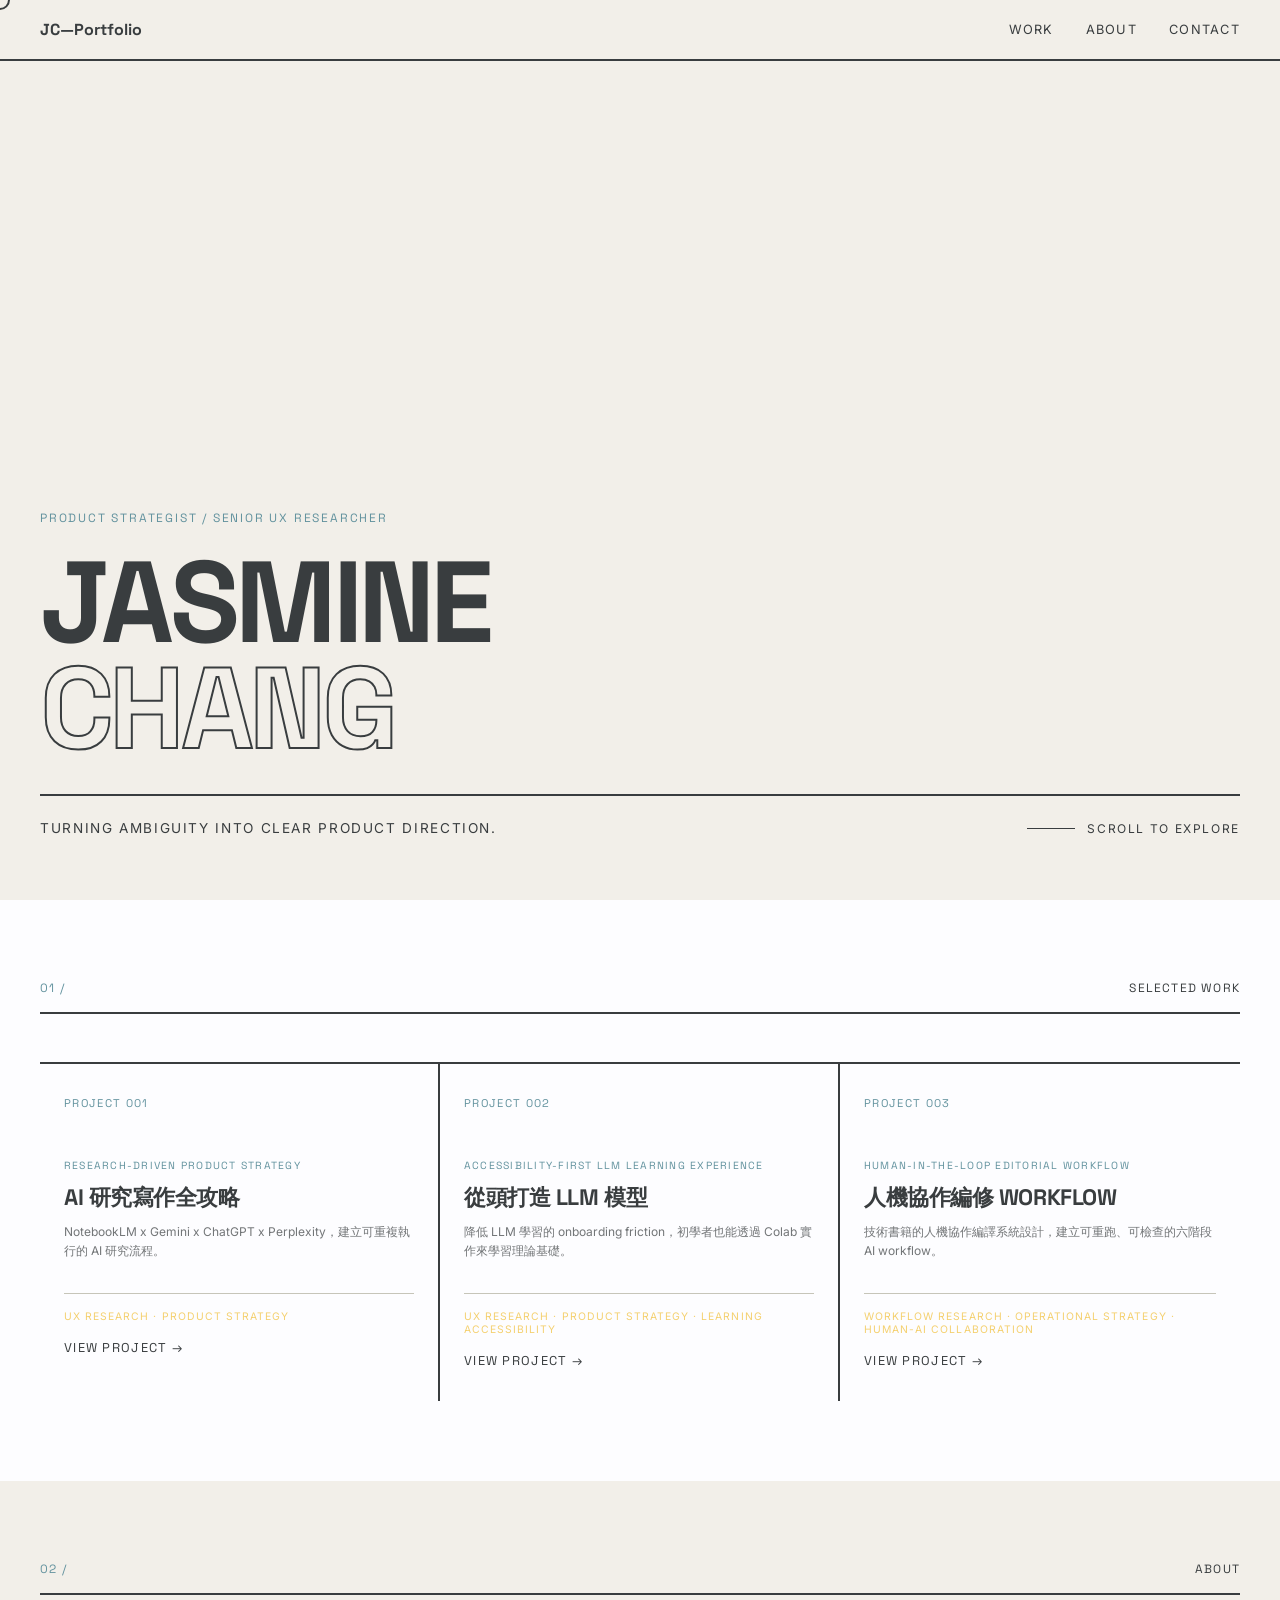
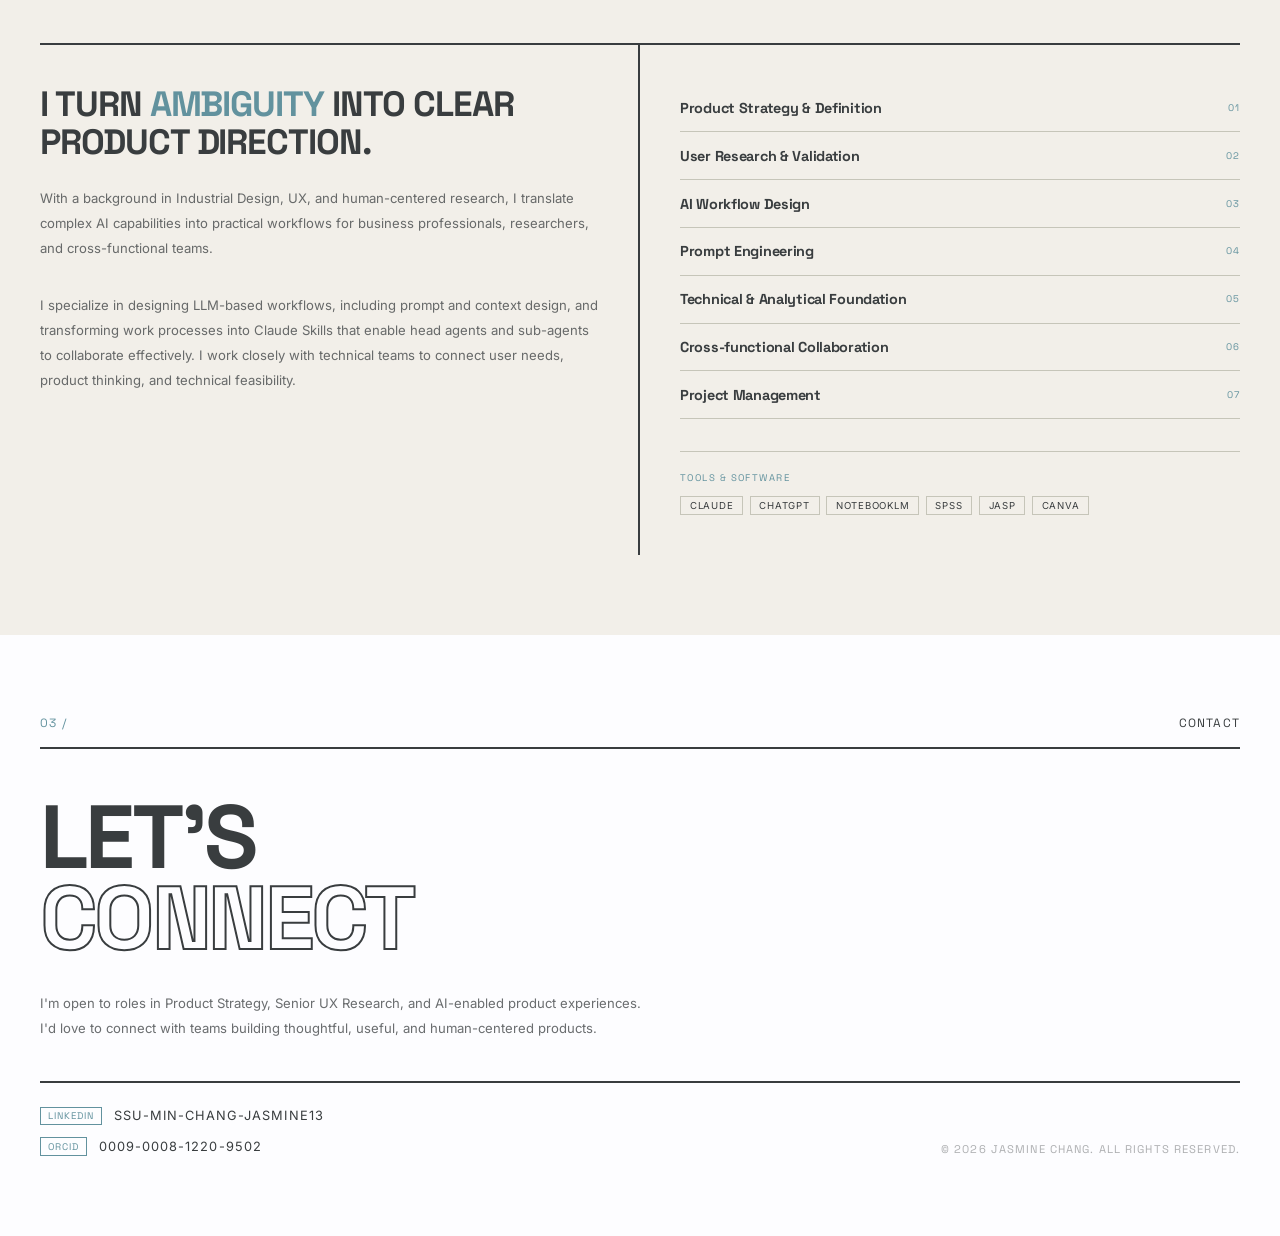
==== index.html @ cd1130ad "Update index.html" ====
<!DOCTYPE html>
<html lang="en">
<head>
<meta charset="UTF-8"/>
<meta name="viewport" content="width=device-width, initial-scale=1.0"/>
<title>Jasmine Chang</title>
<style>
@import url('https://fonts.googleapis.com/css2?family=Space+Grotesk:wght@400;700;900&family=Inter:wght@400;500&display=swap');
*{margin:0;padding:0;box-sizing:border-box;}
:root{
  --black:#393D3F;--white:#FDFDFF;--warm:#F2EFE9;
  --accent:#62929E;--accent2:#546A7B;--orange:#F4D06F;
  --divider:#C6C5B9;--border:2px solid #393D3F;
  --display:'Space Grotesk',sans-serif;--body:'Inter',sans-serif;
}
body{background:var(--warm);color:var(--black);font-family:var(--body);cursor:none;overflow-x:hidden;}
#cursor{position:fixed;width:20px;height:20px;border:2px solid var(--black);border-radius:50%;pointer-events:none;transform:translate(-50%,-50%);transition:width .15s,height .15s,background .15s;z-index:9999;}
#cursor.hover{width:40px;height:40px;background:var(--accent);border-color:var(--accent);opacity:.5;}
nav{position:fixed;top:0;left:0;right:0;padding:1.2rem 2.5rem;display:flex;justify-content:space-between;align-items:center;border-bottom:var(--border);background:var(--warm);z-index:100;}
.nav-logo{font-family:var(--display);font-size:1rem;font-weight:700;}
.nav-links{display:flex;gap:2rem;}
.nav-links a{font-family:var(--body);font-size:.8rem;text-decoration:none;color:var(--black);text-transform:uppercase;letter-spacing:.1em;cursor:none;}
.nav-links a:hover{color:var(--accent);}
section{padding:0 2.5rem;}
#hero{min-height:100vh;display:flex;flex-direction:column;justify-content:flex-end;padding-bottom:4rem;background:var(--warm);}
.hero-tag{font-family:var(--display);font-size:.75rem;text-transform:uppercase;letter-spacing:.15em;color:var(--accent);margin-bottom:1.5rem;margin-top:6rem;}
.hero-title{font-family:var(--display);font-size:clamp(3.5rem,9vw,9rem);line-height:.92;font-weight:900;letter-spacing:-.04em;text-transform:uppercase;margin-bottom:2rem;}
.hero-title span{display:block;}
.hero-title .outline{-webkit-text-stroke:2px var(--black);color:transparent;}
.hero-sub{font-family:var(--body);font-size:.85rem;text-transform:uppercase;letter-spacing:.12em;border-top:var(--border);padding-top:1.5rem;display:flex;justify-content:space-between;align-items:center;}
.scroll-line{width:3rem;height:1px;background:var(--black);}
.hero-scroll{display:flex;align-items:center;gap:.75rem;font-size:.75rem;}
#work{padding-top:5rem;padding-bottom:5rem;background:var(--white);}
.section-header{display:flex;justify-content:space-between;align-items:baseline;margin-bottom:3rem;padding-bottom:1rem;border-bottom:var(--border);}
.section-num{font-family:var(--display);font-size:.75rem;color:var(--accent);text-transform:uppercase;letter-spacing:.1em;}
.section-title-label{font-family:var(--display);font-size:.75rem;text-transform:uppercase;letter-spacing:.1em;}
.projects-grid{display:grid;grid-template-columns:1fr 1fr 1fr;border-top:var(--border);}
.project-card{border-right:var(--border);padding:2rem 1.5rem;cursor:none;position:relative;overflow:hidden;background:var(--white);}
.project-card:last-child{border-right:none;}
.project-card::before{content:'';position:absolute;inset:0;background:var(--accent2);transform:translateY(100%);transition:transform .35s cubic-bezier(.77,0,.18,1);z-index:0;}
.project-card:hover::before{transform:translateY(0);}
.project-card:hover .proj-name,
.project-card:hover .proj-capability,
.project-card:hover .proj-desc{
  color:var(--white);
}  
.project-card:hover .proj-num{color:rgba(255,255,255,.6);}
.project-card:hover .proj-border{border-color:rgba(255,255,255,.3);}
.project-card:hover .proj-arrow{color:var(--white);}
.proj-num{font-family:var(--display);font-size:.7rem;letter-spacing:.12em;text-transform:uppercase;color:var(--accent);position:relative;z-index:1;margin-bottom:3rem;transition:color .2s;}
.proj-name{font-family:var(--display);font-size:1.4rem;font-weight:900;text-transform:uppercase;letter-spacing:-.02em;line-height:1.1;position:relative;z-index:1;margin-bottom:.75rem;transition:color .2s;}
.proj-capability{
  font-family:var(--display);
  font-size:.65rem;
  text-transform:uppercase;
  letter-spacing:.12em;
  color:var(--accent);
  position:relative;
  z-index:1;
  margin-bottom:.75rem;
  line-height:1.5;
  transition:color .2s;
}
.proj-desc{font-size:.75rem;line-height:1.6;position:relative;z-index:1;margin-bottom:2rem;opacity:.7;transition:color .2s;}
.proj-border{border-top:1px solid var(--divider);padding-top:1rem;position:relative;z-index:1;transition:border-color .2s;}
.proj-tags{
  font-size:.65rem;
  text-transform:uppercase;
  letter-spacing:.1em;
  margin-bottom:1rem;
  color:var(--orange);
  opacity:1;
}
.proj-arrow{font-family:var(--display);font-size:.8rem;text-transform:uppercase;letter-spacing:.1em;cursor:none;transition:color .2s;}
.modal-overlay{position:fixed;inset:0;background:rgba(57,61,63,.8);z-index:200;display:flex;align-items:center;justify-content:center;opacity:0;pointer-events:none;transition:opacity .3s;}
.modal-overlay.active{opacity:1;pointer-events:all;}
.modal{background:var(--white);border:var(--border);width:min(720px,92vw);max-height:85vh;overflow-y:auto;transform:translateY(20px);transition:transform .3s;}
.modal-overlay.active .modal{transform:translateY(0);}
.modal-topbar{padding:1.2rem 1.5rem;border-bottom:var(--border);display:flex;justify-content:space-between;align-items:center;position:sticky;top:0;background:var(--white);z-index:10;}
.modal-proj-num{font-family:var(--display);font-size:.65rem;text-transform:uppercase;letter-spacing:.15em;color:var(--accent);}
.modal-close{font-size:.7rem;cursor:none;background:none;font-family:var(--display);color:var(--black);padding:.3rem .7rem;border:1px solid var(--black);text-transform:uppercase;letter-spacing:.08em;}
.modal-close:hover{background:var(--black);color:var(--white);}
.modal-hero{padding:2rem 1.5rem;border-bottom:1px solid var(--divider);}
.modal-name{font-family:var(--display);font-size:clamp(1.6rem,4vw,2.8rem);font-weight:900;text-transform:uppercase;letter-spacing:-.04em;line-height:.95;margin-bottom:1rem;}
.modal-subtitle{font-size:.78rem;opacity:.6;line-height:1.6;}
.m-tag{font-family:var(--body);font-size:.6rem;text-transform:uppercase;letter-spacing:.1em;padding:.25rem .6rem;border:1px solid var(--black);}
.m-tag.hi{background:var(--accent2);border-color:var(--accent2);color:var(--white);}
.tldr-block{margin:1.5rem 1.5rem .75rem;border:var(--border);background:var(--accent2);color:var(--white);padding:1.5rem;}
.tldr-label{font-family:var(--display);font-size:.6rem;text-transform:uppercase;letter-spacing:.15em;color:var(--orange);margin-bottom:1rem;}
.tldr-grid{display:grid;grid-template-columns:1fr 1fr;gap:1rem;}
.tldr-key{font-family:var(--display);font-size:.6rem;text-transform:uppercase;letter-spacing:.1em;opacity:.5;margin-bottom:.3rem;}
.tldr-val{font-family:var(--body);font-size:.78rem;line-height:1.6;}
.tldr-val.accent{color:var(--orange);}
.flow-block{margin:0 1.5rem 1.5rem;border:var(--border);padding:1.5rem;}
.flow-label{font-family:var(--display);font-size:.6rem;text-transform:uppercase;letter-spacing:.15em;color:var(--accent);margin-bottom:1.25rem;}
.flow-steps{display:flex;flex-direction:column;align-items:stretch;}
.flow-step{border:1px solid var(--divider);padding:.85rem 1.25rem;display:flex;align-items:baseline;gap:1rem;background:var(--warm);}
.flow-step-tag{font-family:var(--display);font-size:.6rem;text-transform:uppercase;letter-spacing:.12em;color:var(--white);background:var(--accent2);padding:.2rem .55rem;white-space:nowrap;flex-shrink:0;}
.flow-step-body{font-family:var(--body);font-size:.78rem;line-height:1.6;color:var(--black);}
.flow-arrow{text-align:center;font-size:1rem;color:var(--accent);padding:.3rem 0;line-height:1;}
.modal-sections{padding:0 1.5rem 2rem;}
.m-section{border-top:1px solid var(--divider);padding:1.5rem 0;}
.m-section:first-child{border-top:none;padding-top:.5rem;}
.m-sec-label{font-family:var(--display);font-size:.6rem;text-transform:uppercase;letter-spacing:.15em;color:var(--accent);margin-bottom:.5rem;}
.m-sec-title{font-family:var(--display);font-size:1rem;font-weight:900;text-transform:uppercase;letter-spacing:-.02em;margin-bottom:.75rem;}
.m-body{font-size:.78rem;line-height:1.85;opacity:.75;}
.m-chips{display:flex;flex-wrap:wrap;gap:.4rem;margin-top:.5rem;}
.m-chip{font-size:.6rem;text-transform:uppercase;letter-spacing:.08em;padding:.2rem .55rem;border:1px solid var(--divider);}
.m-bullet-list{list-style:none;margin-top:.75rem;}
.m-bullet-list li{font-size:.78rem;line-height:1.7;padding:.5rem 0;border-bottom:1px solid rgba(57,61,63,.08);display:flex;gap:.75rem;}
.m-bullet-list li::before{content:"—";color:var(--accent);flex-shrink:0;}
.bullet-text{font-size:.78rem;line-height:1.7;margin-bottom:.3rem;}
.outcome-big{font-family:var(--display);font-size:2rem;font-weight:900;color:var(--accent);letter-spacing:-.04em;margin:.5rem 0 .25rem;}
.outcome-sub{font-family:var(--display);font-size:.72rem;opacity:.6;text-transform:uppercase;letter-spacing:.1em;}
#about{padding-top:5rem;padding-bottom:5rem;background:var(--warm);}
.about-grid{display:grid;grid-template-columns:1fr 1fr;border-top:var(--border);}
.about-left{padding:2.5rem 2.5rem 2.5rem 0;border-right:var(--border);}
.about-right{padding:2.5rem 0 2.5rem 2.5rem;}
.about-big{font-family:var(--display);font-size:clamp(1.4rem,3vw,2.2rem);font-weight:900;text-transform:uppercase;line-height:1.1;letter-spacing:-.03em;margin-bottom:1.5rem;}
.about-big .accent{color:var(--accent);}
.about-body{font-size:.82rem;line-height:1.9;opacity:.75;}
  .about-body-spaced{margin-top:2rem;}
.skills-list{list-style:none;}
.skills-list li{padding:.9rem 0;border-bottom:1px solid var(--divider);display:flex;justify-content:space-between;align-items:center;}
.skill-name{font-family:var(--display);font-size:.9rem;font-weight:900;letter-spacing:-.02em;}
.skill-num{font-family:var(--display);font-size:.6rem;color:var(--accent);letter-spacing:.1em;}
#contact{padding-top:5rem;padding-bottom:5rem;background:var(--white);}
.contact-big{font-family:var(--display);font-size:clamp(2.5rem,7vw,7rem);font-weight:900;text-transform:uppercase;line-height:.9;letter-spacing:-.04em;margin-bottom:2rem;}
.contact-big .outline{-webkit-text-stroke:2px var(--black);color:transparent;}
.contact-row{display:flex;justify-content:space-between;align-items:flex-end;border-top:var(--border);padding-top:1.5rem;}
.contact-link{color:var(--black);text-decoration:none;font-size:.8rem;text-transform:uppercase;letter-spacing:.08em;cursor:none;display:flex;align-items:center;gap:.75rem;}
.contact-link:hover{color:var(--accent);}
.contact-badge{font-size:.6rem;color:var(--accent);border:1px solid var(--accent);padding:.15rem .45rem;letter-spacing:.1em;font-family:var(--display);}
.contact-copy{font-size:.7rem;text-transform:uppercase;letter-spacing:.1em;opacity:.4;font-family:var(--display);}
.reveal{opacity:0;transform:translateY(30px);transition:opacity .6s,transform .6s;}
.reveal.visible{opacity:1;transform:none;}

@media (max-width: 768px) {
  body {
    cursor: auto;
  }

  #cursor {
    display: none;
  }

  .projects-grid {
    grid-template-columns: 1fr;
  }

  .project-card {
    border-right: none;
    border-bottom: var(--border);
    cursor: pointer;
  }

  .project-card:last-child {
    border-bottom: none;
  }

  .about-grid {
    grid-template-columns: 1fr;
  }

  .about-left {
    border-right: none;
    border-bottom: var(--border);
    padding-right: 0;
  }

  .about-right {
    padding-left: 0;
  }

  .contact-row {
    flex-direction: column;
    align-items: flex-start;
    gap: 2rem;
  }

  .contact-link {
    cursor: pointer;
  }

  /* Project modal mobile fix */
  .modal-overlay {
    align-items: center;
    padding: 1rem;
  }

  .modal {
    width: 100%;
    max-width: 100%;
    max-height: 82vh;
    overflow-y: auto;
    -webkit-overflow-scrolling: touch;
  }

  .modal-topbar {
    position: sticky;
    top: 0;
    z-index: 20;
    padding: 1rem;
  }

  .modal-close {
    cursor: pointer;
    font-size: .72rem;
    padding: .5rem .75rem;
  }

  .modal-hero {
    padding: 1.4rem 1rem;
  }

  .modal-name {
    font-size: 1.65rem;
    line-height: 1.05;
  }

  .tldr-block {
    margin: 1rem;
    padding: 1rem;
  }

  .tldr-grid {
    grid-template-columns: 1fr;
  }

  .flow-block {
    margin: 0 1rem 1rem;
    padding: 1rem;
  }

  .flow-step {
    flex-direction: column;
    align-items: flex-start;
    gap: .45rem;
  }

  .modal-sections {
    padding: 0 1rem 1.5rem;
  }

  .modal [style*="grid-template-columns:1fr 1fr"],
  .modal [style*="grid-template-columns:1fr 1fr 1fr"],
  .modal [style*="grid-template-columns: 1fr 1fr"],
  .modal [style*="grid-template-columns: 1fr 1fr 1fr"] {
    grid-template-columns: 1fr !important;
  }

  /* Mobile hero spacing */
  #hero {
    min-height: 82vh;
    min-height: 82svh;
    padding-top: 6rem;
    padding-bottom: 3rem;
    justify-content: center;
  }
  .hero-tag {
    margin-top: 0;
    margin-bottom: 1.2rem;
    font-size: .68rem;
    line-height: 1.5;
  }
  .hero-title {
    font-size: clamp(3.2rem, 18vw, 5rem);
    line-height: .95;
    margin-bottom: 1.6rem;
  }
  .hero-sub {
    display: block;
    font-size: .72rem;
    line-height: 1.6;
  }
  .hero-scroll {
    margin-top: 1rem;
  }
  
  /* Mobile scroll-active project card */
  .project-card.mobile-active::before {
    transform: translateY(0);
  }
  .project-card.mobile-active .proj-name,
  .project-card.mobile-active .proj-capability,
  .project-card.mobile-active .proj-desc {
    color: var(--white);
  }
  .project-card.mobile-active .proj-num {
    color: rgba(255,255,255,.6);
  }
  .project-card.mobile-active .proj-border {
    border-color: rgba(255,255,255,.3);
  }
  .project-card.mobile-active .proj-arrow {
    color: var(--white);
  }
  .project-card.mobile-active .proj-tags {
    color: var(--orange);
  }
}
</style>
  
</head>
<body>
<div id="cursor"></div>
<nav>
  <div class="nav-logo">JC—Portfolio</div>
  <div class="nav-links">
    <a href="#work">Work</a>
    <a href="#about">About</a>
    <a href="#contact">Contact</a>
  </div>
</nav>

<section id="hero">
  <p class="hero-tag">Product Strategist / Senior UX Researcher</p>
  <h1 class="hero-title">
    <span>Jasmine</span>
    <span class="outline">Chang</span>
  </h1>
  <div class="hero-sub">
    <span>Turning ambiguity into clear product direction.</span>
    <div class="hero-scroll"><div class="scroll-line"></div><span>Scroll to explore</span></div>
  </div>
</section>

<section id="work">
  <div class="section-header">
    <span class="section-num">01 /</span>
    <span class="section-title-label">Selected Work</span>
  </div>
  <div class="projects-grid">
    <div class="project-card reveal" onclick="openModal(0)">
      <div class="proj-num">Project 001</div>
      <div class="proj-capability">Research-Driven Product Strategy</div>
      <div class="proj-name">AI 研究寫作全攻略</div>
      <div class="proj-desc">NotebookLM x Gemini x ChatGPT x Perplexity，建立可重複執行的 AI 研究流程。</div>
      <div class="proj-border">
        <div class="proj-tags">UX Research · Product Strategy</div>
        <div class="proj-arrow">View Project →</div>
      </div>
    </div>
    <div class="project-card reveal" onclick="openModal(1)">
      <div class="proj-num">Project 002</div>
      <div class="proj-capability">Accessibility-First LLM Learning Experience</div>
      <div class="proj-name">從頭打造 LLM 模型</div>
      <div class="proj-desc">降低 LLM 學習的 onboarding friction，初學者也能透過 Colab 實作來學習理論基礎。</div>
      <div class="proj-border">
        <div class="proj-tags">UX Research · Product Strategy · Learning Accessibility</div>
        <div class="proj-arrow">View Project →</div>
      </div>
    </div>
    <div class="project-card reveal" onclick="openModal(2)">
      <div class="proj-num">Project 003</div>
      <div class="proj-capability">Human-in-the-loop Editorial Workflow</div>
      <div class="proj-name">人機協作編修 workflow</div>
      <div class="proj-desc">技術書籍的人機協作編譯系統設計，建立可重跑、可檢查的六階段 AI workflow。</div>
      <div class="proj-border">
        <div class="proj-tags">Workflow Research · Operational Strategy · Human-AI Collaboration</div>
        <div class="proj-arrow">View Project →</div>
      </div>
    </div>
  </div>
</section>

<section id="about">
  <div class="section-header">
    <span class="section-num">02 /</span>
    <span class="section-title-label">About</span>
  </div>
  <div class="about-grid">
    <div class="about-left reveal">
      <div class="about-big">I turn <span class="accent">ambiguity</span> into clear product direction.</div>
      <p class="about-body">With a background in Industrial Design, UX, and human-centered research, I translate complex AI capabilities into practical workflows for business professionals, researchers, and cross-functional teams.</p>
      <p class="about-body about-body-spaced">I specialize in designing LLM-based workflows, including prompt and context design, and transforming work processes into Claude Skills that enable head agents and sub-agents to collaborate effectively. I work closely with technical teams to connect user needs, product thinking, and technical feasibility.</p>
    </div>
    <div class="about-right reveal">
      <ul class="skills-list">
        <li><span class="skill-name">Product Strategy &amp; Definition</span><span class="skill-num">01</span></li>
        <li><span class="skill-name">User Research &amp; Validation</span><span class="skill-num">02</span></li>
        <li><span class="skill-name">AI Workflow Design</span><span class="skill-num">03</span></li>
        <li><span class="skill-name">Prompt Engineering</span><span class="skill-num">04</span></li>
        <li><span class="skill-name">Technical &amp; Analytical Foundation</span><span class="skill-num">05</span></li>
        <li><span class="skill-name">Cross-functional Collaboration</span><span class="skill-num">06</span></li>
        <li><span class="skill-name">Project Management</span><span class="skill-num">07</span></li>
      </ul>
      <div style="margin-top:2rem;padding-top:1.25rem;border-top:1px solid var(--divider);">
        <div style="font-family:var(--display);font-size:.6rem;text-transform:uppercase;letter-spacing:.15em;color:var(--accent);margin-bottom:.75rem;">Tools &amp; Software</div>
        <div style="display:flex;flex-wrap:wrap;gap:.4rem;">
          <span class="m-chip">Claude</span><span class="m-chip">ChatGPT</span><span class="m-chip">NotebookLM</span><span class="m-chip">SPSS</span><span class="m-chip">JASP</span><span class="m-chip">Canva</span>
        </div>
      </div>
    </div>
  </div>
</section>

<section id="contact">
  <div class="section-header">
    <span class="section-num">03 /</span>
    <span class="section-title-label">Contact</span>
  </div>
  <div class="contact-big reveal"><div>Let's</div><div class="outline">Connect</div></div>
  <div class="reveal" style="margin-bottom:2.5rem;">
    <p style="font-size:.82rem;line-height:1.9;opacity:.75;word-break:keep-all;">I'm open to roles in Product Strategy, Senior UX Research, and AI-enabled product experiences.</p>
    <p style="font-size:.82rem;line-height:1.9;opacity:.75;word-break:keep-all;">I'd love to connect with teams building thoughtful, useful, and human-centered products.</p>
  </div>
  <div class="contact-row reveal">
    <div style="display:flex;flex-direction:column;gap:.75rem;">
      <a href="https://www.linkedin.com/in/ssu-min-chang-jasmine13" target="_blank" rel="noopener noreferrer" class="contact-link"><span class="contact-badge">LinkedIn</span>ssu-min-chang-jasmine13</a>
      <a href="https://orcid.org/0009-0008-1220-9502" target="_blank" rel="noopener noreferrer" class="contact-link"><span class="contact-badge">ORCID</span>0009-0008-1220-9502</a>
    </div>
    <div class="contact-copy">© 2026 Jasmine Chang. All rights reserved.</div>
  </div>
</section>

<div class="modal-overlay" id="modal" onclick="handleOverlayClick(event)">
  <div class="modal" id="modal-box"></div>
</div>

<script>
var cur = document.getElementById('cursor');

// ─── DATA ───────────────────────────────────────────────
var P1 = {
  num:"Project 001", name:"AI 研究寫作全攻略",
  subtitle:"NotebookLM x Gemini x ChatGPT x Perplexity",
  tagGroups:[
    {label:"Research & Strategy", items:["UX Research","Product Strategy"], hi:true},
    {label:"Experience & Execution", items:["AI Workflow Design","Information Architecture","Learning Experience Design","Cross-functional Collaboration"], hi:false}
  ],
  tldr:[
    {key:"問題", val:"AI 工具快速普及，但在「研究寫作」情境中缺乏穩定的應用方法"},
    {key:"方法", val:"探索型研究：情境觀察 + 使用者訪談 + 市場調查"},
    {key:"關鍵洞察", val:"使用者不缺 AI 工具，而是缺「可重複執行的研究流程」", accent:true},
    {key:"成果", val:"產品上市 20 天即達成年度毛利目標 100%", accent:true}
  ],
  flowSteps:[
    {tag:"Research", body:"情境觀察 + 使用者訪談 + 市場調查"},
    {tag:"Key Insight", body:"使用者缺乏「可運用 AI、重複執行的研究 workflow」"},
    {tag:"Workflow Strategy", body:"AI Research Workflow + Responsible AI 設計"},
    {tag:"Outcome", body:"20 天達成年度目標、開拓新受眾"}
  ],
  sections:[
    {label:"Context & Challenge", title:"市場缺口與內部挑戰",
      body:"隨著生成式 AI 工具快速普及，使用者已能取得強大的內容生成能力，但在「研究寫作」這類高知識密集的任務中，仍難以轉化為可支持研究流程的實際方法，造成成效不佳。",
      chips:["#以工具及功能導向為主","#缺乏跨工具整合的應用情境","#缺少結構化研究流程","#公司未曾經營的新受眾"]},
    {label:"Research Goals", title:"研究目標",
      bullets:["了解使用者如何在研究情境中使用 AI 工具","找出研究流程中的關鍵阻礙與斷點","評估是否存在可被產品化的 AI 輔助研究流程"]},
    {label:"Research Approach", title:"探索型研究策略",
      body:"在資源有限且問題高度不確定的情況下，採用輕量但多來源的探索型研究策略。",
      bullets:["情境觀察：參與 AI 相關講座，觀察現場 Q&A；長期接觸研究所學生（超過 10 年），累積觀察超過 60 位研究生的實際研究行為","使用者訪談：訪談日間部、在職研究生的 AI 工具使用行為，共計 10 位","市場調查：台灣尚無 AI 輔助研究相關出版品；專案提案時中國市場僅約 2 本相關書籍"]},
    {label:"User Problem Space", title:"三大核心痛點",
      bulletTags:[
        {text:"研究啟動困難：使用者缺乏「問題定義能力」，而 AI 無法直接解決此問題。", tags:["#對研究命題感到迷茫","#不理解研究假設與變項設計","#無法將興趣範圍轉化為研究問題"]},
        {text:"知識理解與轉化困難：能取得資訊，但缺乏「理解→轉化→應用」的串接機制。", tags:["#難以閱讀與理解學術論文","#無法將論文內容轉化為自身研究","#不知道如何選擇研究方法與統計方法"]},
        {text:"研究流程與工具整合缺失：缺乏「可執行的 AI 研究工作流」與使用規範。", tags:["#不清楚哪些 AI 工具適合什麼階段","#缺乏串接 AI 工具的方法","#缺乏完整研究流程的指引","#不了解使用 AI 所延伸的學術倫理問題"]}
      ]},
    {label:"Key Insight", title:"關鍵洞察",
      bulletTags:[
        {text:"機會：使用者缺乏「AI 工具輔助下，可重複執行的研究流程」", tags:[]},
        {text:"風險：引發學術倫理問題，像是 AI 虛構文獻，導致學位被撤銷", tags:[]}
      ]},
    {label:"Strategy Translation", title:"策略轉化",
      positioning:"「AI 輔助研究流程」——以 workflow 為核心的產品設計", divider:true},
    {label:"Design Principles", title:"設計原則",
      principles:[
        {name:"1. Workflow over Tools", sub:"流程優先於工具", tags:["#將研究過程拆解為可執行的步驟","#在各階段引入適合的 AI 工具","#降低使用者自行組合工具的負擔"]},
        {name:"2. Structured Guidance", sub:"結構化決策引導", tags:["#引導使用者定義研究問題與假設","#提供研究方法與統計分析的選擇邏輯","#將 AI 輸出轉化為可用於研究決策的資訊"]},
        {name:"3. Repeatability & Learnability", sub:"可重複性與可學習性", tags:["#建立標準化 workflow 與操作模板","#讓使用者能在不同研究主題中重複應用","#降低對個人經驗與 trial-and-error 的依賴"]},
        {name:"4. Responsible AI Integration", sub:"負責任的 AI 使用整合", tags:["#在流程中加入「結果檢查」步驟","#引導使用者理解 AI 可能產生的錯誤","#提供學術圈對於 AI 輔助與使用者責任的界定現況"]}
      ],
      principleFooter:"上述原則共同支撐一個核心目標：將 AI 從「內容生成工具」，轉化為「支援研究決策與流程推進的系統」"},
    {label:"Strategy Execution", title:"策略落地",
      body:"基於上述設計原則，我將研究洞察轉化為可執行的產品結構與 AI workflow：",
      execution:[
        {name:"1. 建立 AI 輔助研究 Workflow", body:"將研究流程拆解為多個可執行階段，並於不同階段整合適合的 AI 工具與使用方式。", tags:["#研究問題定義","#文獻閱讀與理解","#研究架構建立","#方法論概念釐清","#統計方法選擇","#論文撰寫與修正"]},
        {name:"2. 整合多工具應用情境", body:"設計跨工具 workflow，而非單一工具教學，降低使用者自行摸索工具組合的成本。", tags:["#ChatGPT & Gemini：研究問題探索、內容生成、統計分析","#NotebookLM：文獻整理與摘要、內容驗證","#Perplexity：蒐集文獻資料","#Canva：研究成果視覺化"]},
        {name:"3. 建立可重複使用的操作模板", body:"將 AI 使用方式轉化為結構化方法，協助使用者建立可持續使用的方法，而非一次性技巧。", tags:["#Prompt 模板","#Workflow 與人工檢查架構","#研究流程 SOP"]},
        {name:"4. 導入 Responsible AI 使用機制", body:"為降低 AI 使用風險，在 workflow 中加入驗證與提醒機制，避免使用者直接依賴 AI 生成結果。", tags:["#文獻來源驗證","#AI 輸出檢查流程","#學術倫理與引用提醒"]},
        {name:"5. 建立領域合作與產品可信度", body:"透過參與 AI 與研究相關講座，觀察領域專家觀點，進一步篩選並建立潛在合作作者名單，確保產品內容具備研究領域專業性。", tags:["#具備研究領域專業性","#兼顧 AI 應用與學術可信度","#符合目標受眾的實際需求與語言脈絡"]}
      ]}
  ],
  outcome:{custom:true, groups:[
    {label:"使用者層面", items:["降低使用者進入 AI 輔助研究的門檻","協助使用者建立研究流程理解","提升 AI 工具在研究情境中的可操作性"]},
    {label:"產品層面", items:["成功將抽象 AI 能力轉化為具體產品場景","建立公司首個 AI 輔助研究類型產品","驗證 workflow 型內容的市場需求"]},
    {label:"商業成果", items:["上市 20 天即達成年毛利目標 100%","上市初期進入各大通路 Top 3","專案績效超過部門平均值 300%"], highlight:true},
    {label:"組織影響", items:["開拓公司未曾經營的新受眾","建立後續「AI 支援決策」相關產品的參考框架","促進公司以相同架構，展開理財類型專案"]}
  ]}
};

var P2 = {
  num:"Project 002", name:"從頭打造 LLM 模型",
  subtitle:"原書：Build a Large Language Model (From Scratch) by Sebastian Raschka",
  tagGroups:[
    {label:"Research & Strategy", items:["UX Research","Product Strategy","Learning Accessibility"], hi:true},
    {label:"Experience & Execution", items:["Learning Experience Design","Information Architecture","Technical Content Design","Cross-functional Collaboration"], hi:false}
  ],
  tldr:[
    {key:"問題", val:"LLM 技術學習門檻高，許多初學者還沒真正開始理解模型概念，就先卡在環境建置與執行流程。"},
    {key:"方法", val:"從初學者的學習體驗出發，重新調整實作流程、內容編排與程式執行方式，降低學習與實作門檻。"},
    {key:"關鍵洞察", val:"初學者在真正理解模型概念之前，就已經因環境建置與 terminal 操作而中斷學習。", accent:true},
    {key:"成果", val:"產品上市 2 個月即達成年度毛利目標 100%。", accent:true}
  ],
  flowSteps:[
    {tag:"Research", body:"情境觀察 + 程式測試 + 內容分析"},
    {tag:"Key Insight", body:"許多對 LLM 有興趣的學習者，在真正開始之前，就先卡在環境建置與技術門檻"},
    {tag:"Learning Experience Design", body:"Colab 實作版本 + 結構化學習引導"},
    {tag:"Outcome", body:"2 個月達成年度目標、提升初學者實作可能性"}
  ],
  sections:[
    {label:"Context & Challenge", title:"LLM 技術的學習門檻高",
      body:"隨著大型語言模型（LLM）受到廣泛關注，越來越多人開始接觸 AI 與模型開發。然而，對初學者來說，光是環境建置，一直到能夠實際執行，都存在不小門檻。本書內容完整且深入，但對非工程背景的讀者而言，實作過程容易在一開始就中斷。",
      chips:["#本地端環境建置流程複雜","#terminal 操作門檻高","#專有名詞與程式邏輯不易理解","#部分流程對初學者來說跳太快","#學習容易在 setup 階段中斷"]},
    {label:"Research Goals", title:"研究目標",
      bullets:["了解初學者在學習與實作 LLM 過程中的主要阻礙","重新思考技術內容的學習體驗，降低初學者在環境建置、理解流程與實作上的負擔","提升讀者從「開始閱讀」到「完成實作」的可能性"]},
    {label:"Research Approach", title:"參與式觀察法",
      body:"以「初學者如何開始學習 LLM」為核心，結合自身學習經驗、程式測試與內容分析，重新檢視整體學習流程。",
      bullets:["情境觀察：自身作為程式初學者，在建置開發環境與執行流程時，觀察到許多容易學習體驗的中斷點","技術驗證：實際測試與 debug 書中所有程式碼流程，確認初學者可能遇到的錯誤情境與執行問題","內容分析：重新檢視原始教材的章節節奏、步驟跨度與專有名詞密度，找出可能造成認知負荷過高的地方"]},
    {label:"User Problem Space", title:"三大核心痛點",
      bulletTags:[
        {text:"環境建置門檻：很多初學者還沒開始理解模型概念，就已經卡在環境建置與執行流程。", tags:["#本地端環境建置複雜","#terminal 操作陌生","#dependency 與執行流程容易中斷學習"]},
        {text:"技術理解斷點：即使成功執行程式，也不代表能真正理解內容。", tags:["#專有名詞難以理解","#程式碼缺乏脈絡說明","#初學者難以理解程式邏輯與用途"]},
        {text:"認知負荷過高：部分章節對初學者來說步驟跨度過大，還沒理解前面的概念，就已經進到下一段實作。", tags:["#章節節奏偏快","#缺乏中間拆解步驟","#流程理解與實作容易脫節"]}
      ]},
    {label:"Key Insight", title:"關鍵洞察",
      body:"觀察到許多對 LLM 有興趣的初學者，在正式開始之前，就被環境建置與技術門檻擋在門外。若能降低其門檻，原本不具工程背景的讀者，也有機會進入 LLM 學習與實作。"},
    {label:"Strategy Translation", title:"策略轉化",
      positioning:"以降低 onboarding friction 與 cognitive load 為核心的學習體驗設計", divider:true},
    {label:"Design Principles", title:"設計原則",
      principles:[
        {name:"1. Lower the Barrier to Start", sub:"降低入門門檻", tags:["#降低環境建置門檻","#減少因 setup 中斷學習的情況","#讓初學者能更快開始實作"]},
        {name:"2. Learn Through Structured Guidance", sub:"透過結構化引導學習", tags:["#拆解複雜流程與步驟","#補充專有名詞與程式碼脈絡","#降低理解與實作之間的落差"]},
        {name:"3. Accessibility with Practical Awareness", sub:"兼顧易用性與實務限制", tags:["#提供 Colab 可執行版本","#補充本地端執行與安全性說明","#平衡學習便利性與實際使用情境"]}
      ],
      principleFooter:"上述原則共同支撐一個核心目標：讓原本偏工程導向的 LLM 學習內容，能被更多初學者理解、開始實作，並持續完成學習。"},
    {label:"Strategy Execution", title:"策略落地",
      execution:[
        {name:"Colab 實作版本設計", body:"將原本需要透過 terminal 與本地端環境執行的部分流程，重新調整為可在 Google Colab 上運行。重新調整部分程式碼與執行方式，讓讀者能直接在 Colab 上完成實作。同時也補充說明：若有資料安全性或本地模型需求，仍建議於本地端執行。", tags:["#重構執行流程為 Colab 版本","#補充本地端安全性說明"]},
        {name:"技術內容重構", body:"針對初學者較容易卡住的內容，降低讀者在理解與實作之間的落差。", tags:["#補充專有名詞說明","#增加程式碼註解","#拆分部分流程步驟","#調整章節節奏與分段"]}
      ]}
  ],
  outcome:{custom:true, groups:[
    {label:"使用者層面", items:["降低初學者開始實作 LLM 的門檻","讓讀者能更快進入模型實作流程","提升技術內容的可理解性與可操作性"]},
    {label:"商業成果", items:["上市 2 個月即達成年度毛利目標 100%","上市初期進入各大通路 Top 3","專案績效超過部門平均值 250%"], highlight:true}
  ]}
};

var P3 = {
  num:"Project 003", name:"人機協作編修 workflow",
  subtitle:"Python scripts + LLM subagents + Human checkpoints",
  tagGroups:[
    {label:"Research & Strategy", items:["Workflow Research","Operational Strategy","Human-AI Collaboration"], hi:true},
    {label:"Experience & Systems", items:["AI Workflow Design","Editorial Process Design","Cross-functional Collaboration"], hi:false}
  ],
  tldr:[
    {key:"問題", val:"技術翻譯高度依賴人工校對與編輯經驗，流程耗時，且 AI 翻譯容易出現漏譯、誤譯與 AI 腔等問題。"},
    {key:"方法", val:"重新設計 AI 與編輯協作流程，建立可重跑、可檢查、可逐步決策的六階段 workflow。"},
    {key:"關鍵洞察", val:"缺乏一套能兼顧品質、一致性與規模化，同時降低成本的人機協作流程。", accent:true},
    {key:"成果", val:"建立可跨書系複用的 AI-assisted editorial workflow，並透過多章節測試驗證流程可行性。", accent:true}
  ],
  flowSteps:[
    {tag:"Research", body:"編輯流程觀察 + 翻譯問題分析 + AI 行為測試"},
    {tag:"Key Insight", body:"問題不只是翻譯速度，而是缺乏兼顧品質與規模化的工作流"},
    {tag:"Workflow System Design", body:"Python scripts + LLM subagents + Human checkpoints"},
    {tag:"Outcome", body:"建立可規模化的人機協作流程 + 多階段審查機制"}
  ],
  sections:[
    {label:"Context & Challenge", title:"技術翻譯流程的效率與品質衝突",
      body:"技術翻譯書籍的製作流程，除了翻譯本身，還包含大量人工校對、原文比對、術語確認與程式測試。傳統流程大多會搭配專業譯者初步翻譯，並高度依賴編輯個人經驗與英文能力，不同編輯對 AI 的使用方式與工作習慣也不一致，導致專案品質與執行時間差異很大。雖然 LLM 能提升翻譯效率、減少譯者相關成本，但因容易產生 AI 幻覺，導致成果品質控管不易。",
      chips:["#漏譯與誤譯","#AI 過度延伸原文語意","#翻譯腔與 AI 腔","#專有名詞不一致","#章節結構混亂","#缺乏可檢查與可回溯的流程"]},
    {label:"Research Goals", title:"研究目標",
      bullets:["了解技術翻譯流程中最耗時且最容易出錯的環節","重新設計 AI 與編輯之間的協作方式，降低重複性校對成本","建立一套能兼顧品質、一致性與規模化，同時降低成本的人機協作 workflow"]},
    {label:"Research Approach", title:"質性研究與系統工程思維的混合研究策略",
      body:"從實際技術翻譯流程出發，結合工作流觀察、AI 行為測試與編輯經驗分析，重新拆解整體編修流程。",
      bullets:["參與觀察法：觀察技術書編輯在翻譯、校稿、術語確認與程式測試上的實際工作流程與時間消耗","AI 行為測試：測試 LLM 在技術翻譯情境中的輸出穩定性，分析漏譯、誤譯、AI 腔與語意偏移等問題","專家意見調查：調查不同編輯在英文能力、AI 使用習慣與校稿方式上的差異，分析哪些流程可以被規格化","系統分析與流程重組：將原本高度依賴人工經驗的流程拆解為可被 Python、LLM 與人工協作的工作階段"]},
    {label:"User Problem Space", title:"三大核心問題",
      bulletTags:[
        {text:"高度依賴人工經驗：大量時間花費在重複比對與人工校稿。", tags:["#逐段比對原文與譯文","#人工確認專有名詞","#程式碼測試與 debug","#不同編輯流程差異大"]},
        {text:"AI 翻譯不穩定：AI 能提升效率，但缺乏穩定品質。", tags:["#漏譯與誤譯","#AI 過度延伸原文語意","#翻譯腔與 AI 腔","#缺乏可驗證機制"]},
        {text:"缺乏標準化、可規模化的流程：整體編譯流程高度依賴個人能力，難以擴展成標準化的系統流程。", tags:["#沒有固定 workflow","#缺乏檢查點與回溯機制","#專有名詞不一致","#難以跨書系複製流程"]}
      ]},
    {label:"Key Insight", title:"關鍵洞察",
      bullets:["觀察到影響技術書籍的翻譯效率、成本控管的關鍵，是缺乏一套能兼顧品質、一致性與規模化，同時降低成本的人機協作 workflow","相較於完全自動化，AI 更適合負責大量比對、檢查與建議，而最終判斷仍需由編輯負責"]},
    {label:"Strategy Translation", title:"策略轉化",
      positioning:"重新設計「AI 與編輯如何協作」的工作流程，將原本高度依賴人工經驗的編修流程，拆解為可被 Python、LLM 與編輯共同完成的 workflow system。", divider:true},
    {label:"Design Principles", title:"設計原則",
      principles:[
        {name:"Human-in-the-loop Workflow", sub:"人機協作工作流", tags:["#AI 負責大量比對與建議","#保留編輯最終決策權","#每個階段設置檢查點","#避免 AI 直接改稿"]},
        {name:"Scalable Editorial System", sub:"可規模化的編修系統", tags:["#建立可重跑 workflow","#建立共用 style guide 與 glossary","#降低個人工作習慣差異","#提升跨書系複用性"]},
        {name:"Verifiable AI Assistance", sub:"可驗證的 AI 輔助機制", tags:["#所有建議皆保留原文與譯文對照","#可 diff、可還原、可追蹤","#降低 AI hallucination 風險","#提升編輯判斷效率"]}
      ],
      principleFooter:"上述原則共同支撐一個核心目標：AI 協助處理大量比對、潤飾等重複性工作，並且提供各個階段的檢查點，將最終判斷與品質把關保留給編輯處理。"},
    {label:"Human-AI Collaboration Model", title:"分工架構",
      collaboration:[
        {name:"Python", icon:"{ }", items:["確定性工作","術語替換、結構標註","套用使用者決策"]},
        {name:"LLM", icon:"#", sub:"Head Agent & Sub Agent", items:["大量文本分析與建議","忠實度對照、風格潤飾、結構建議","只提供建議，不直接改稿"]},
        {name:"Editor", icon:"O", items:["判斷與最終決策","每階段檢查點","採用 / 修改 / 拒絕 AI 建議"]}
      ]},
    {label:"Shared Infrastructure", title:"共用基礎設施",
      body:"建立可被不同編輯與不同書系重複使用的 workflow infrastructure。",
      infraGroups:[
        {name:"Python Scripts", tags:["#結構標註","#術語替換","#忠實度決策套用","#AI 腔掃描","#章節結構分析","#結構調整"]},
        {name:"Shared Artifacts", tags:["#style guide","#term glossary","#decision rules","#code comment criteria","#style extraction checklist"]}
      ]},
    {label:"Strategy Execution", title:"建立六階段編修 Workflow",
      body:"設計從原文 PDF 與譯文 docx，到最終可排版稿件的六階段 workflow：",
      phases:[
        {id:"0", name:"結構標註", tool:"Python + Editor", desc:"使用 Python 自動辨識標題層級與程式碼區塊。"},
        {id:"1", name:"忠實度校稿", tool:"LLM Subagent + Editor + Python", desc:"透過 subagent 對照原文與譯文，產出問題類型、修改建議、前後差異對照表。編輯確認修改內容後，由 Python 套用決策。"},
        {id:"2", name:"程式碼註解", tool:"LLM Subagent + Editor + Python", desc:"針對初學者較難理解的程式碼區塊補充中文註解。編輯確認補充內容後，由 Python 套用決策。"},
        {id:"3", name:"風格萃取", tool:"LLM + Editor", desc:"從既有章節建立全書共用 style guide 與 glossary。編輯將視 AI 編修效果，適時調整風格萃取內容。"},
        {id:"4", name:"風格潤飾", tool:"LLM Subagent + Editor + Python", desc:"為降低翻譯腔與 AI 腔，由 subagent 進行潤飾，產出問題類型、修改建議、前後差異對照表。編輯確認修改內容後，由 Python 套用決策。"},
        {id:"5", name:"補結構", tool:"LLM + Editor", desc:"偵測需要新增小節與層級的段落，提升閱讀節奏與結構清晰度。"}
      ]}
  ],
  outcome:{custom:true, groups:[
    {label:"Workflow 層面", items:["建立可重跑、可回溯的人機協作 workflow","降低人工逐段比對成本","建立跨章節可複用的編修流程","透過多個章節測試，驗證 workflow 可行性"]},
    {label:"品質層面", items:["提升專有名詞一致性","降低漏譯與誤譯問題","降低 AI 腔與翻譯腔","建立可驗證、可追蹤的 AI 輔助機制"]},
    {label:"組織層面", items:["建立可跨書系複用的編修規範與 artifact"], highlight:true,
      chips:["#通用原則","#專有名詞對照表","#敘事句式、節奏與語氣規範","#標點符號風格","#章節結構與標題層級規範","#程式碼標註慣例","#翻譯腔修正規範","#AI 腔修正規範"]}
  ]}
};

var projects = [P1, P2, P3];

// ─── RENDER ─────────────────────────────────────────────
function buildFlowHtml(steps) {
  var h = '<div class="flow-block"><div class="flow-label">Research-Driven Product Strategy</div><div class="flow-steps">';
  for (var i = 0; i < steps.length; i++) {
    h += '<div class="flow-step"><span class="flow-step-tag">' + steps[i].tag + '</span><span class="flow-step-body">' + steps[i].body + '</span></div>';
    if (i < steps.length - 1) h += '<div class="flow-arrow">↓</div>';
  }
  return h + '</div></div>';
}

function renderSection(s) {
  var inner = s.body ? '<p class="m-body">' + s.body + '</p>' : '';

  if (s.bullets) {
    inner += '<ul class="m-bullet-list">';
    for (var i = 0; i < s.bullets.length; i++) inner += '<li>' + s.bullets[i] + '</li>';
    inner += '</ul>';
  }
  if (s.bulletTags) {
    inner += '<ul class="m-bullet-list">';
    for (var i = 0; i < s.bulletTags.length; i++) {
      var b = s.bulletTags[i];
      var chips = '';
      for (var j = 0; j < b.tags.length; j++) chips += '<span class="m-chip">' + b.tags[j] + '</span>';
      inner += '<li><div><div class="bullet-text">' + b.text + '</div>' + (chips ? '<div class="m-chips">' + chips + '</div>' : '') + '</div></li>';
    }
    inner += '</ul>';
  }
  if (s.chips) {
    inner += '<div class="m-chips">';
    for (var i = 0; i < s.chips.length; i++) inner += '<span class="m-chip">' + s.chips[i] + '</span>';
    inner += '</div>';
  }
  if (s.positioning) {
    inner += '<div style="font-family:var(--display);font-size:1.1rem;font-weight:900;line-height:1.4;margin-top:.5rem;letter-spacing:-.02em;">' + s.positioning + '</div>';
    if (s.divider) inner += '<div style="margin-top:1.5rem;display:flex;align-items:center;gap:1rem;"><div style="flex:1;height:2px;background:var(--black);"></div><div style="font-family:var(--display);font-size:.6rem;text-transform:uppercase;letter-spacing:.2em;white-space:nowrap;color:var(--accent);">Design & Execution →</div><div style="flex:1;height:2px;background:var(--black);"></div></div>';
  }
  if (s.principles) {
    inner += '<div style="display:grid;gap:.6rem;margin-top:.75rem;">';
    for (var i = 0; i < s.principles.length; i++) {
      var pr = s.principles[i];
      var ptags = '';
      for (var j = 0; j < pr.tags.length; j++) ptags += '<span class="m-chip">' + pr.tags[j] + '</span>';
      inner += '<div style="border:1px solid var(--divider);padding:.85rem 1rem;background:var(--warm);">' +
        '<div style="font-family:var(--display);font-size:.8rem;font-weight:900;text-transform:uppercase;">' + pr.name + '</div>' +
        '<div style="font-family:var(--display);font-size:.6rem;opacity:.5;text-transform:uppercase;letter-spacing:.08em;margin:.2rem 0 .5rem;">' + pr.sub + '</div>' +
        '<div class="m-chips">' + ptags + '</div></div>';
    }
    inner += '</div>';
    if (s.principleFooter) inner += '<div style="margin-top:1rem;padding:1rem;background:var(--accent2);color:var(--white);font-size:.78rem;line-height:1.7;">' + s.principleFooter + '</div>';
  }
  if (s.collaboration) {
    var colStyles = [
      {bg:'var(--warm)', color:'var(--black)', border:'var(--divider)', lc:'var(--accent)'},
      {bg:'var(--accent2)', color:'var(--white)', border:'var(--accent2)', lc:'var(--orange)'},
      {bg:'#F4D06F', color:'#2a2a2a', border:'#d4aa3a', lc:'#5a4200'}
    ];
    inner += '<div style="display:grid;grid-template-columns:1fr 1fr 1fr;gap:.6rem;margin-top:.75rem;">';
    for (var i = 0; i < s.collaboration.length; i++) {
      var c = s.collaboration[i];
      var st = colStyles[i];
      var citems = '';
      for (var j = 0; j < c.items.length; j++) citems += '<div style="font-size:.72rem;line-height:1.7;padding:.25rem 0;border-bottom:1px solid rgba(0,0,0,.1);opacity:.85;">→ ' + c.items[j] + '</div>';
      inner += '<div style="border:1px solid ' + st.border + ';padding:1.25rem 1rem;background:' + st.bg + ';color:' + st.color + ';">' +
        '<div style="font-family:var(--display);font-size:1.4rem;font-weight:900;margin-bottom:.2rem;color:' + st.lc + ';">' + c.icon + '</div>' +
        '<div style="font-family:var(--display);font-size:.85rem;font-weight:900;text-transform:uppercase;">' + c.name + '</div>' +
        (c.sub ? '<div style="font-family:var(--display);font-size:.55rem;text-transform:uppercase;letter-spacing:.08em;opacity:.6;margin-bottom:.75rem;">' + c.sub + '</div>' : '<div style="margin-bottom:.75rem;"></div>') +
        citems + '</div>';
    }
    inner += '</div>';
  }
  if (s.infraGroups) {
    inner += '<div style="display:grid;grid-template-columns:1fr 1fr;gap:.6rem;margin-top:.75rem;">';
    for (var i = 0; i < s.infraGroups.length; i++) {
      var g = s.infraGroups[i];
      var gtags = '';
      for (var j = 0; j < g.tags.length; j++) gtags += '<span class="m-chip">' + g.tags[j] + '</span>';
      inner += '<div style="border:1px solid var(--divider);padding:1rem;">' +
        '<div style="font-family:var(--display);font-size:.75rem;font-weight:900;text-transform:uppercase;margin-bottom:.75rem;color:var(--accent);">' + g.name + '</div>' +
        '<div class="m-chips">' + gtags + '</div></div>';
    }
    inner += '</div>';
  }
  if (s.phases) {
    inner += '<div style="margin-top:.75rem;">';
    for (var i = 0; i < s.phases.length; i++) {
      var ph = s.phases[i];
      var isLast = i === s.phases.length - 1;
      inner += '<div style="display:flex;align-items:stretch;">';
      inner += '<div style="display:flex;flex-direction:column;align-items:center;width:2.5rem;flex-shrink:0;">';
      inner += '<div style="width:2rem;height:2rem;border-radius:50%;display:flex;align-items:center;justify-content:center;font-family:var(--display);font-size:.7rem;font-weight:900;background:var(--black);color:var(--white);flex-shrink:0;">' + ph.id + '</div>';
      if (!isLast) inner += '<div style="width:2px;flex:1;background:var(--divider);margin:.2rem 0;"></div>';
      inner += '</div>';
      inner += '<div style="flex:1;padding:.4rem 0 ' + (isLast ? '0' : '1.2rem') + ' 1rem;">';
      inner += '<div style="display:flex;flex-wrap:wrap;align-items:center;gap:.5rem;margin-bottom:.3rem;">';
      inner += '<span style="font-family:var(--display);font-size:.85rem;font-weight:900;">Phase ' + ph.id + '｜' + ph.name + '</span>';
      inner += '<span style="font-family:var(--display);font-size:.55rem;text-transform:uppercase;letter-spacing:.08em;padding:.15rem .45rem;border:1px solid var(--divider);color:var(--accent);">' + ph.tool + '</span>';
      inner += '</div>';
      inner += '<div style="font-size:.75rem;line-height:1.7;opacity:.7;">' + ph.desc + '</div>';
      inner += '</div></div>';
    }
    inner += '</div>';
  }
  if (s.execution) {
    inner += '<div style="display:grid;gap:.6rem;margin-top:.75rem;">';
    for (var i = 0; i < s.execution.length; i++) {
      var ex = s.execution[i];
      var etags = '';
      for (var j = 0; j < ex.tags.length; j++) etags += '<span class="m-chip">' + ex.tags[j] + '</span>';
      inner += '<div style="border:1px solid var(--divider);padding:.85rem 1rem;">' +
        '<div style="font-family:var(--display);font-size:.8rem;font-weight:900;text-transform:uppercase;margin-bottom:.35rem;">' + ex.name + '</div>' +
        '<div style="font-size:.75rem;line-height:1.7;opacity:.7;margin-bottom:.5rem;">' + ex.body + '</div>' +
        '<div class="m-chips">' + etags + '</div></div>';
    }
    inner += '</div>';
  }
  return '<div class="m-section"><div class="m-sec-label">' + s.label + '</div><div class="m-sec-title">' + s.title + '</div>' + inner + '</div>';
}

function renderModal(p) {
  var tldrHtml = '';
  for (var i = 0; i < p.tldr.length; i++) {
    var t = p.tldr[i];
    tldrHtml += '<div><div class="tldr-key">' + t.key + '</div><div class="tldr-val' + (t.accent ? ' accent' : '') + '">' + t.val + '</div></div>';
  }

  var tagsHtml = '';
  if (p.tagGroups) {
    tagsHtml = '<div style="margin-top:1.2rem;"><div style="font-family:var(--display);font-size:.6rem;text-transform:uppercase;letter-spacing:.15em;color:var(--accent);margin-bottom:.75rem;">My Role</div><div style="display:flex;flex-wrap:wrap;gap:.75rem;align-items:flex-start;">';
    for (var i = 0; i < p.tagGroups.length; i++) {
      var g = p.tagGroups[i];
      var items = '';
      for (var j = 0; j < g.items.length; j++) items += '<span class="m-tag' + (g.hi ? ' hi' : '') + '">' + g.items[j] + '</span>';
      tagsHtml += '<div style="display:flex;flex-direction:column;gap:.4rem;"><div style="font-family:var(--display);font-size:.55rem;text-transform:uppercase;letter-spacing:.12em;opacity:.45;">' + g.label + '</div><div style="display:flex;flex-wrap:wrap;gap:.4rem;">' + items + '</div></div>';
    }
    tagsHtml += '</div></div>';
  }

  var o = p.outcome;
  var outcomeHtml = '';
  if (o.custom) {
    var gHtml = '';
    for (var i = 0; i < o.groups.length; i++) {
      var g = o.groups[i];
      var hi = g.highlight;
      var iHtml = '';
      for (var j = 0; j < g.items.length; j++) iHtml += '<div style="font-size:.75rem;line-height:1.7;padding:.3rem 0;border-bottom:1px solid rgba(' + (hi ? '255,255,255' : '57,61,63') + ',.1);opacity:' + (hi ? '.9' : '.75') + ';">— ' + g.items[j] + '</div>';
      gHtml += '<div style="padding:1.25rem 1rem;border:' + (hi ? '2px solid var(--black)' : '1px solid var(--divider)') + ';background:' + (hi ? 'var(--accent2)' : 'transparent') + ';color:' + (hi ? 'var(--white)' : 'var(--black)') + ';"><div style="font-family:var(--display);font-size:.6rem;text-transform:uppercase;letter-spacing:.15em;color:' + (hi ? 'var(--orange)' : 'var(--accent)') + ';margin-bottom:.6rem;">' + (i + 1) + '. ' + g.label + '</div>' + iHtml + (g.chips ? '<div style="display:flex;flex-wrap:wrap;gap:.4rem;margin-top:.6rem;">' + g.chips.map(function(c){ return '<span style="font-size:.6rem;text-transform:uppercase;letter-spacing:.08em;padding:.2rem .55rem;border:1px solid rgba(255,255,255,.3);color:var(--white);">' + c + '</span>'; }).join('') + '</div>' : '') + '</div>';
    }
    outcomeHtml = '<div class="m-section"><div class="m-sec-label">Execution Outcome</div><div class="m-sec-title">執行成果</div><div style="display:grid;grid-template-columns:' + (o.groups.length === 3 ? '1fr 1fr 1fr' : '1fr 1fr') + ';gap:.6rem;margin-top:.5rem;">' + gHtml + '</div></div>';
  } else {
    outcomeHtml = '<div class="m-section"><div class="m-sec-label">Outcome</div><div class="outcome-big">' + o.stat + '</div><div class="m-sec-title" style="margin-bottom:.25rem">' + o.label + '</div><div class="outcome-sub">' + o.sub + '</div></div>';
  }

  var flowHtml = p.flowSteps ? buildFlowHtml(p.flowSteps) : '';
  var sectionsHtml = '';
  for (var i = 0; i < p.sections.length; i++) sectionsHtml += renderSection(p.sections[i]);

  document.getElementById('modal-box').innerHTML =
    '<div class="modal-topbar"><span class="modal-proj-num">' + p.num + '</span><button class="modal-close" onclick="closeModal()">× Close</button></div>' +
    '<div class="modal-hero"><div class="modal-name">' + p.name + '</div><div class="modal-subtitle">' + p.subtitle + '</div>' + tagsHtml + '</div>' +
    '<div class="tldr-block"><div class="tldr-label">TL ; DR</div><div class="tldr-grid">' + tldrHtml + '</div></div>' +
    flowHtml +
    '<div class="modal-sections">' + sectionsHtml + outcomeHtml + '</div>';
}

function openModal(i) {
  renderModal(projects[i]);
  document.getElementById('modal').classList.add('active');
  document.body.style.overflow = 'hidden';
}
function closeModal() {
  document.getElementById('modal').classList.remove('active');
  document.body.style.overflow = '';
}
function handleOverlayClick(e) {
  if (e.target === document.getElementById('modal')) closeModal();
}
document.addEventListener('keydown', function(e) { if (e.key === 'Escape') closeModal(); });
document.addEventListener('mousemove', function(e) { cur.style.left = e.clientX + 'px'; cur.style.top = e.clientY + 'px'; });
document.querySelectorAll('a,button,.project-card').forEach(function(el) {
  el.addEventListener('mouseenter', function() { cur.classList.add('hover'); });
  el.addEventListener('mouseleave', function() { cur.classList.remove('hover'); });
});
document.querySelectorAll('.nav-links a').forEach(function(a) {
  a.addEventListener('click', function(e) {
    e.preventDefault();
    var t = document.querySelector(a.getAttribute('href'));
    if (t) t.scrollIntoView({ behavior: 'smooth' });
  });
});
var obs = new IntersectionObserver(function(entries) {
  entries.forEach(function(e) { if (e.isIntersecting) e.target.classList.add('visible'); });
}, { threshold: .15 });
document.querySelectorAll('.reveal').forEach(function(el) { obs.observe(el); });
var projectCards = document.querySelectorAll('.project-card');
var cardObserver = new IntersectionObserver(function(entries) {
  entries.forEach(function(entry) {
    if (window.innerWidth <= 768) {
      if (entry.isIntersecting) {
        projectCards.forEach(function(card) {
          card.classList.remove('mobile-active');
        });
        entry.target.classList.add('mobile-active');
      }
    }
  });
}, {
  threshold: 0.55
});
projectCards.forEach(function(card) {
  cardObserver.observe(card);
});
</script>
</body>
</html>
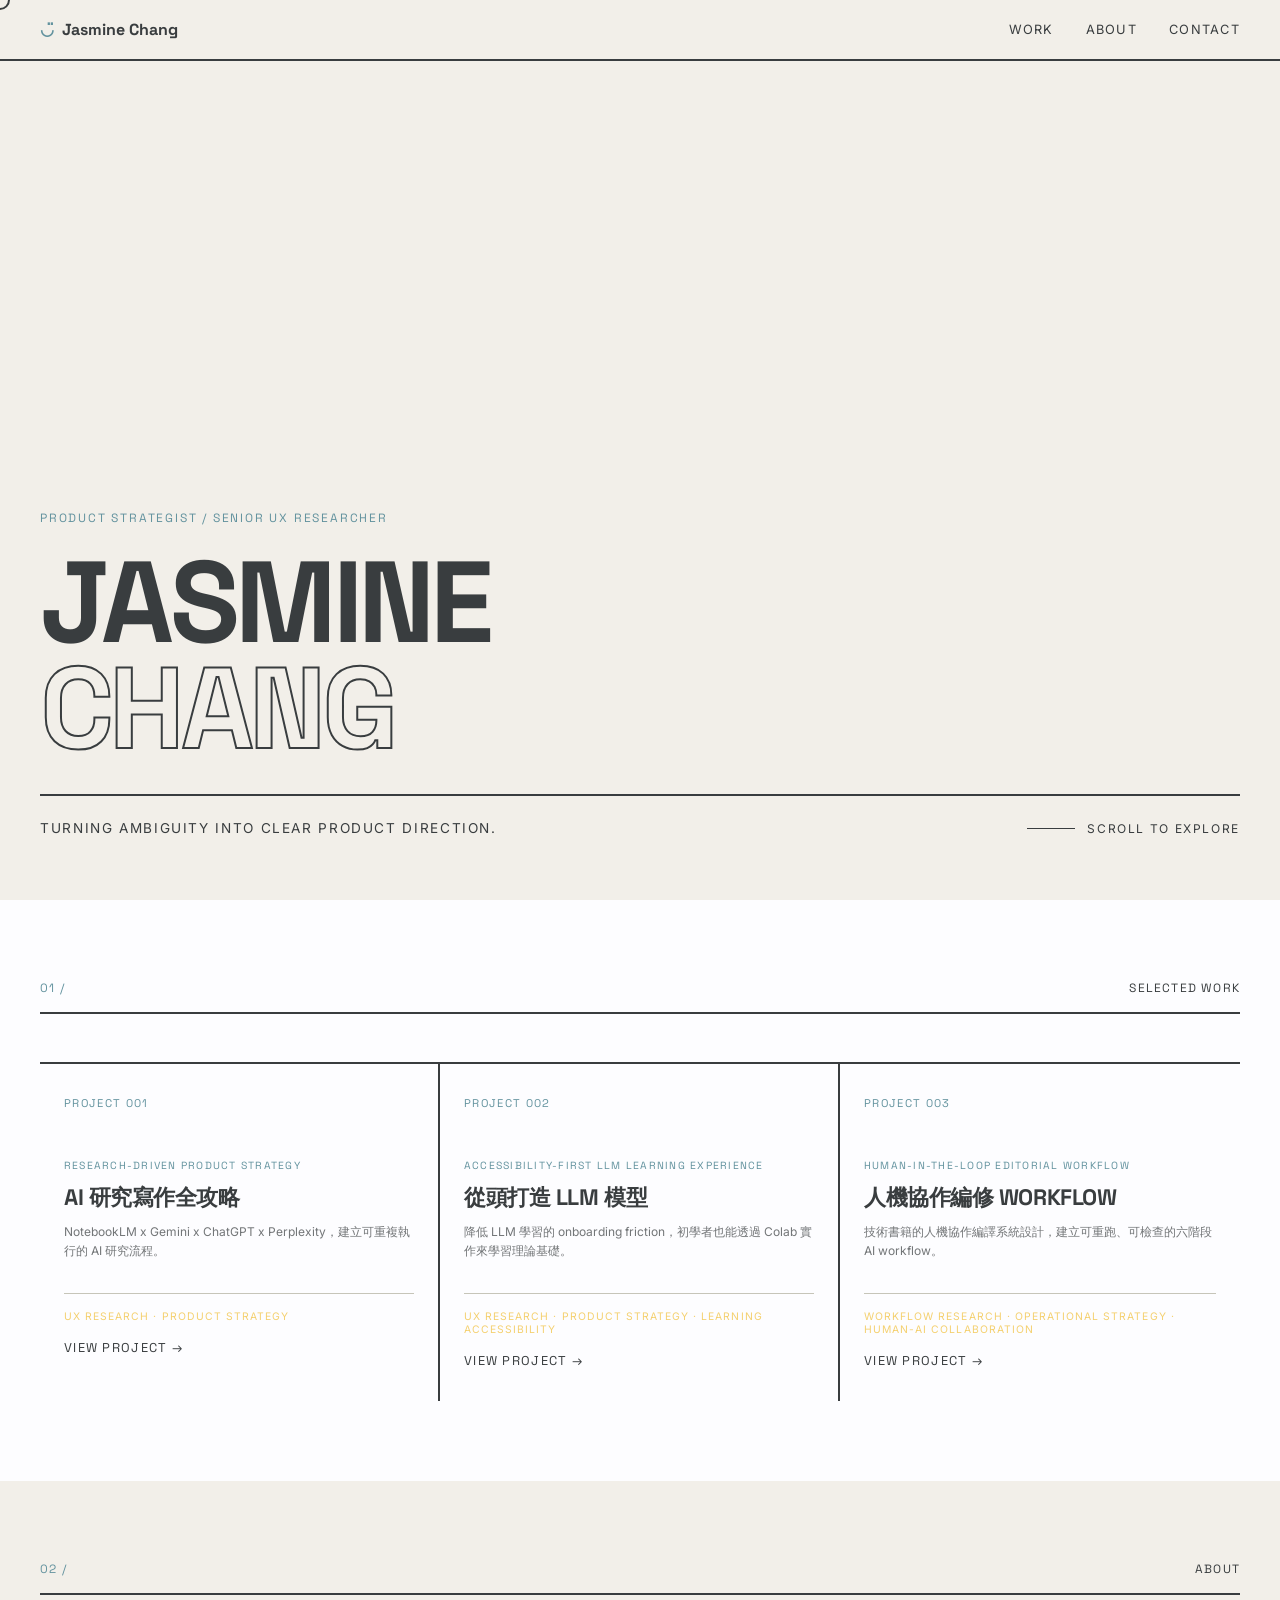
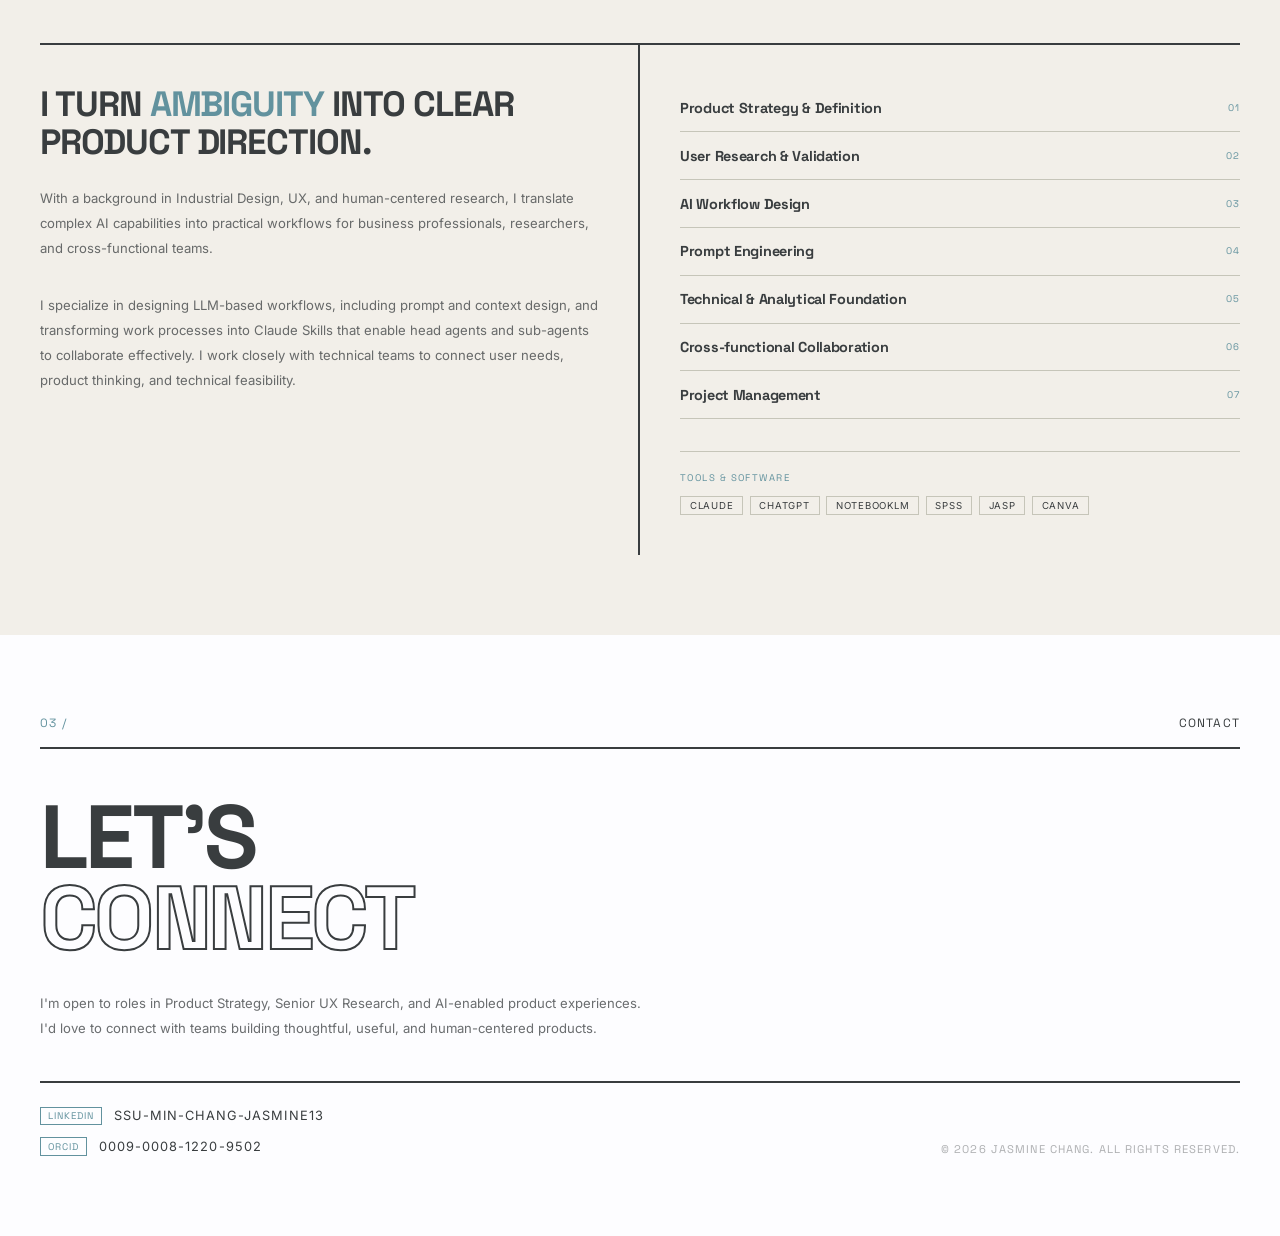
==== commit be8aca26: "Update index.html" ====
--- a/index.html
+++ b/index.html
@@ -18,6 +18,11 @@
 #cursor.hover{width:40px;height:40px;background:var(--accent);border-color:var(--accent);opacity:.5;}
 nav{position:fixed;top:0;left:0;right:0;padding:1.2rem 2.5rem;display:flex;justify-content:space-between;align-items:center;border-bottom:var(--border);background:var(--warm);z-index:100;}
 .nav-logo{font-family:var(--display);font-size:1rem;font-weight:700;}
+.text-logo{
+  letter-spacing:0;
+  margin-right:.25rem;
+  color:var(--accent);
+}
 .nav-links{display:flex;gap:2rem;}
 .nav-links a{font-family:var(--body);font-size:.8rem;text-decoration:none;color:var(--black);text-transform:uppercase;letter-spacing:.1em;cursor:none;}
 .nav-links a:hover{color:var(--accent);}
@@ -277,26 +282,37 @@
     margin-top: 1rem;
   }
   
-  /* Mobile scroll-active project card */
-  .project-card.mobile-active::before {
-    transform: translateY(0);
-  }
-  .project-card.mobile-active .proj-name,
-  .project-card.mobile-active .proj-capability,
-  .project-card.mobile-active .proj-desc {
-    color: var(--white);
-  }
-  .project-card.mobile-active .proj-num {
-    color: rgba(255,255,255,.6);
-  }
-  .project-card.mobile-active .proj-border {
-    border-color: rgba(255,255,255,.3);
-  }
-  .project-card.mobile-active .proj-arrow {
-    color: var(--white);
-  }
-  .project-card.mobile-active .proj-tags {
-    color: var(--orange);
+  /* Mobile project cards: clearer tappable design */
+  .project-card {
+    cursor: pointer;
+    padding: 1.8rem 1.2rem;
+  }
+  .project-card::before {
+    display: none;
+  }
+  .proj-border {
+    display: flex;
+    justify-content: space-between;
+    align-items: flex-end;
+    gap: 1rem;
+  }
+  .proj-arrow {
+    font-size: .7rem;
+    opacity: .9;
+    white-space: nowrap;
+  }
+  .proj-arrow::after {
+    content: "";
+    display: inline-block;
+    width: .45rem;
+    height: .45rem;
+    margin-left: .35rem;
+    border-top: 1.5px solid currentColor;
+    border-right: 1.5px solid currentColor;
+    transform: rotate(45deg) translateY(-1px);
+  }
+  .project-card:active {
+    transform: scale(.99);
   }
 }
 </style>
@@ -305,7 +321,7 @@
 <body>
 <div id="cursor"></div>
 <nav>
-  <div class="nav-logo">JC—Portfolio</div>
+  <div class="nav-logo"><span class="text-logo">◡̈</span> Jasmine Chang</div>
   <div class="nav-links">
     <a href="#work">Work</a>
     <a href="#about">About</a>
@@ -819,24 +835,6 @@
   entries.forEach(function(e) { if (e.isIntersecting) e.target.classList.add('visible'); });
 }, { threshold: .15 });
 document.querySelectorAll('.reveal').forEach(function(el) { obs.observe(el); });
-var projectCards = document.querySelectorAll('.project-card');
-var cardObserver = new IntersectionObserver(function(entries) {
-  entries.forEach(function(entry) {
-    if (window.innerWidth <= 768) {
-      if (entry.isIntersecting) {
-        projectCards.forEach(function(card) {
-          card.classList.remove('mobile-active');
-        });
-        entry.target.classList.add('mobile-active');
-      }
-    }
-  });
-}, {
-  threshold: 0.55
-});
-projectCards.forEach(function(card) {
-  cardObserver.observe(card);
-});
 </script>
 </body>
 </html>
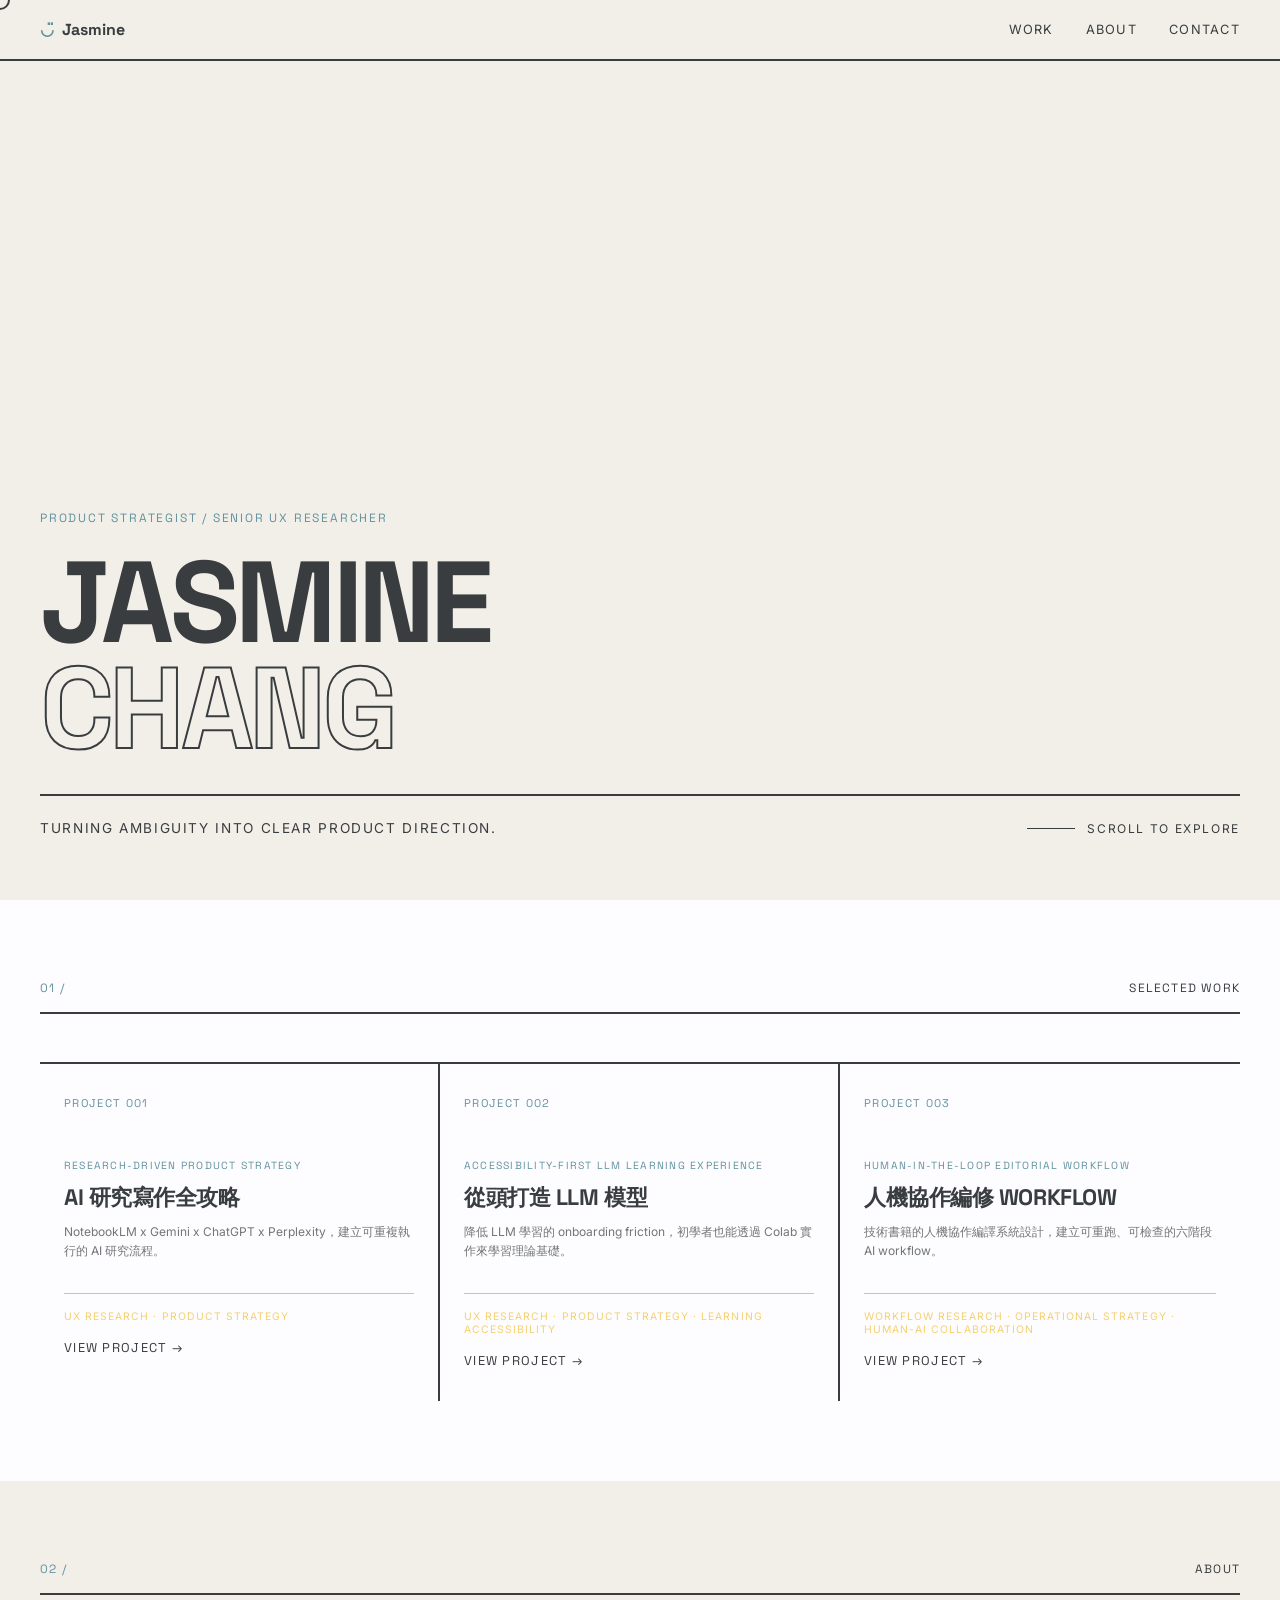
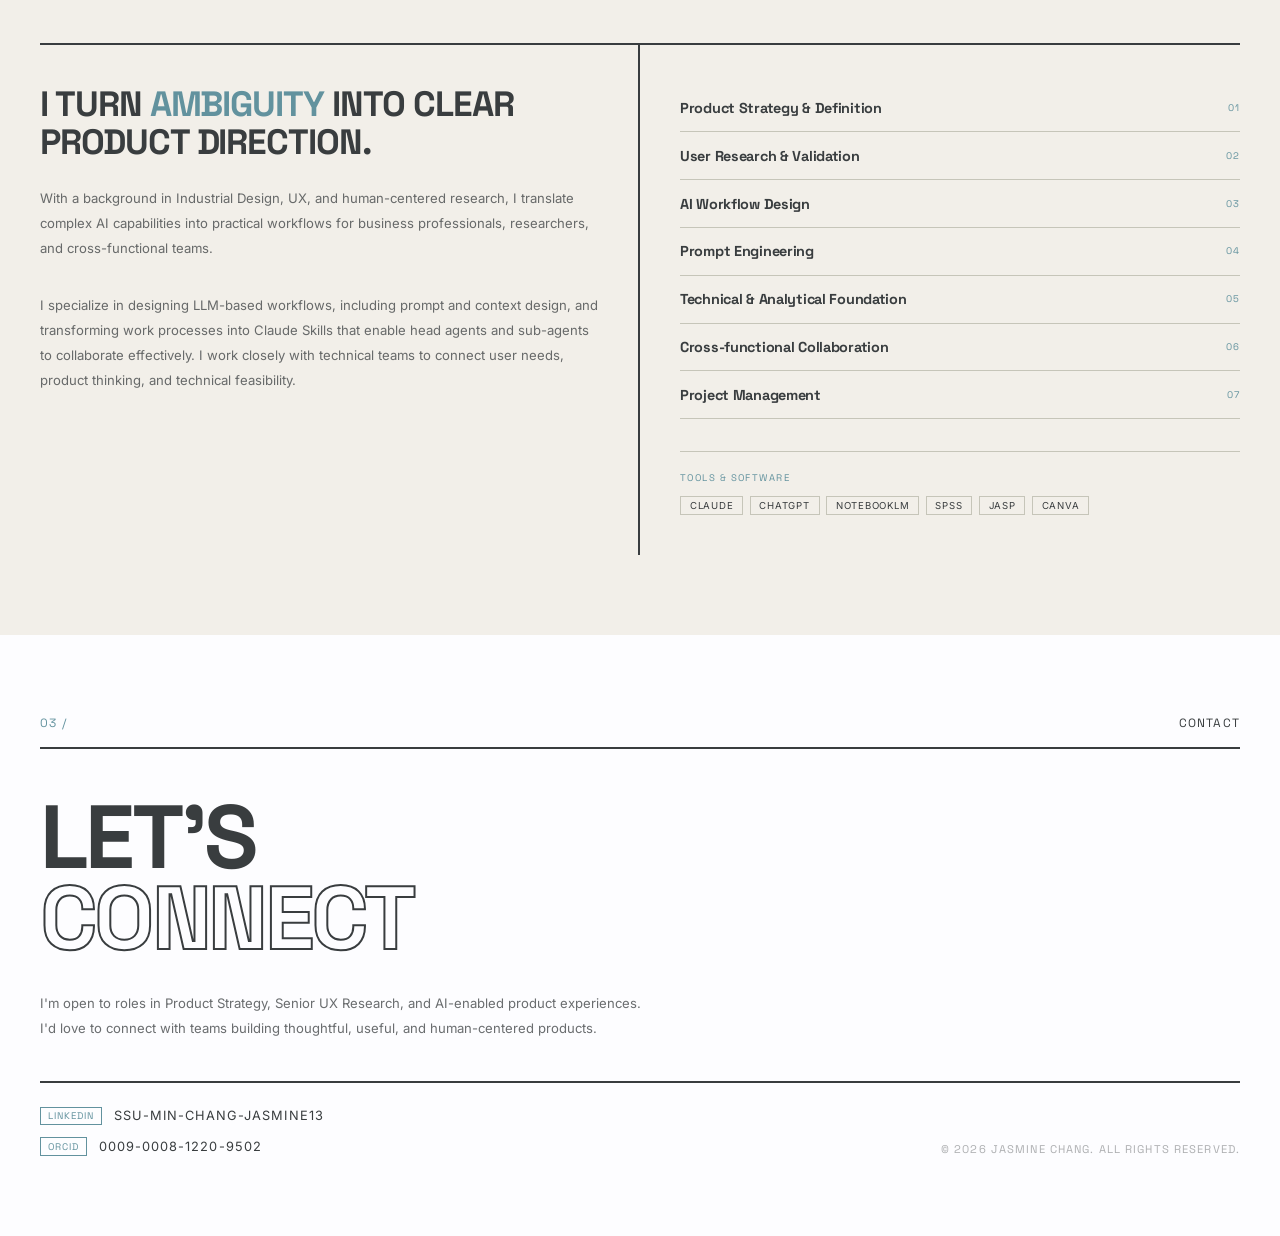
==== commit 9dd1fb44: "Update index.html" ====
--- a/index.html
+++ b/index.html
@@ -149,10 +149,35 @@
     display: none;
   }
 
+  /* Mobile nav spacing */
+  nav {
+    padding: .9rem 1rem;
+  }
+
+  .nav-logo {
+    font-size: .78rem;
+    white-space: nowrap;
+    flex-shrink: 0;
+  }
+
+  .text-logo {
+    margin-right: .18rem;
+  }
+
+  .nav-links {
+    gap: .55rem;
+    flex-shrink: 1;
+  }
+
+  .nav-links a {
+    font-size: .58rem;
+    letter-spacing: .04em;
+  }
+
   .projects-grid {
     grid-template-columns: 1fr;
   }
-
+  
   .project-card {
     border-right: none;
     border-bottom: var(--border);
@@ -321,7 +346,7 @@
 <body>
 <div id="cursor"></div>
 <nav>
-  <div class="nav-logo"><span class="text-logo">◡̈</span> Jasmine Chang</div>
+  <div class="nav-logo"><span class="text-logo">◡̈</span> Jasmine</div>
   <div class="nav-links">
     <a href="#work">Work</a>
     <a href="#about">About</a>
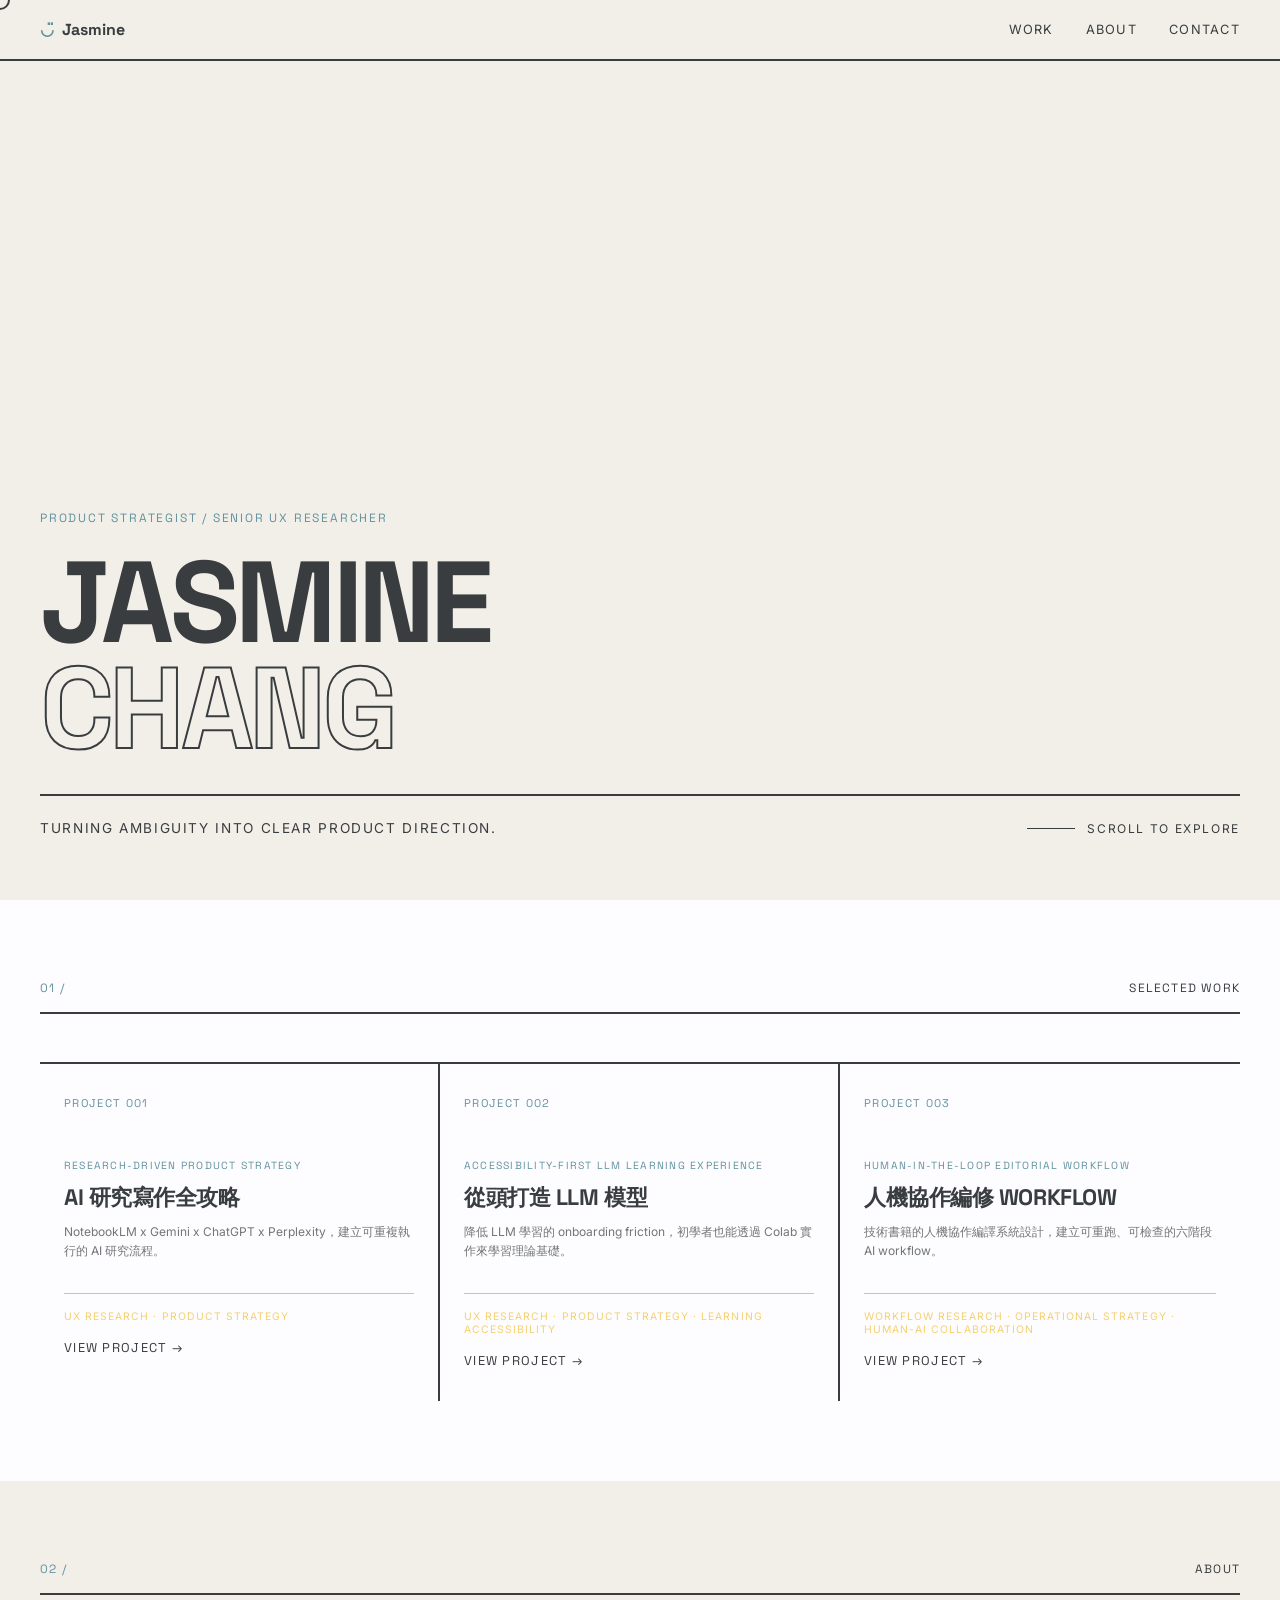
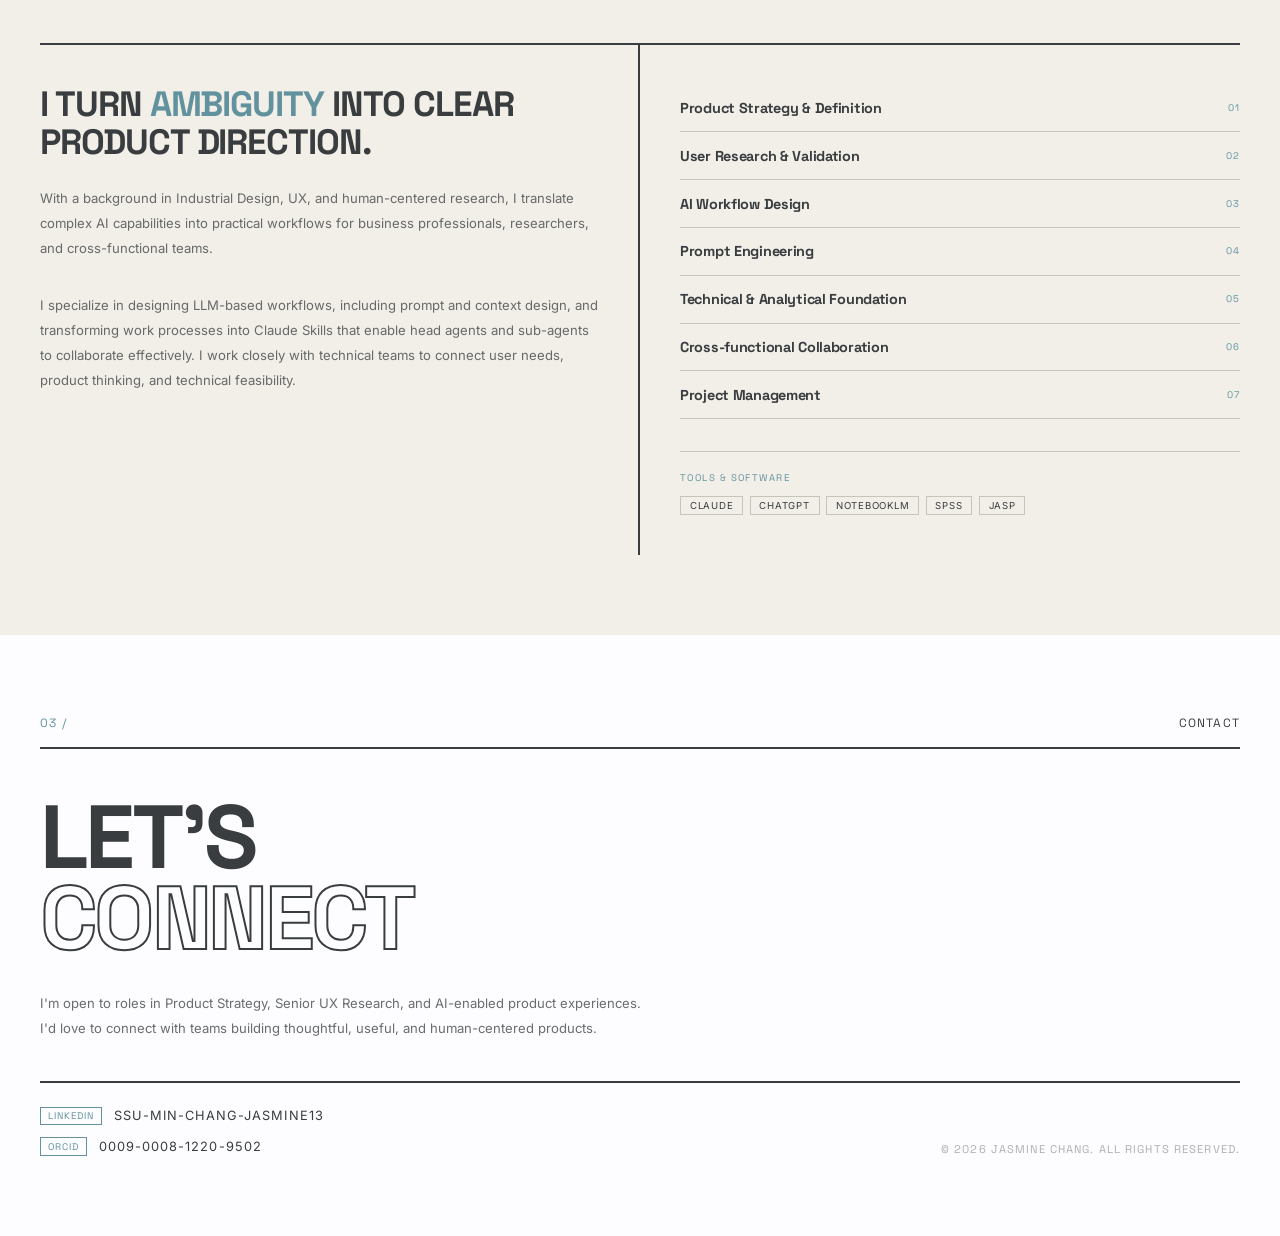
==== commit 6350241b: "Update index.html" ====
--- a/index.html
+++ b/index.html
@@ -429,7 +429,7 @@
       <div style="margin-top:2rem;padding-top:1.25rem;border-top:1px solid var(--divider);">
         <div style="font-family:var(--display);font-size:.6rem;text-transform:uppercase;letter-spacing:.15em;color:var(--accent);margin-bottom:.75rem;">Tools &amp; Software</div>
         <div style="display:flex;flex-wrap:wrap;gap:.4rem;">
-          <span class="m-chip">Claude</span><span class="m-chip">ChatGPT</span><span class="m-chip">NotebookLM</span><span class="m-chip">SPSS</span><span class="m-chip">JASP</span><span class="m-chip">Canva</span>
+          <span class="m-chip">Claude</span><span class="m-chip">ChatGPT</span><span class="m-chip">NotebookLM</span><span class="m-chip">SPSS</span><span class="m-chip">JASP</span>
         </div>
       </div>
     </div>
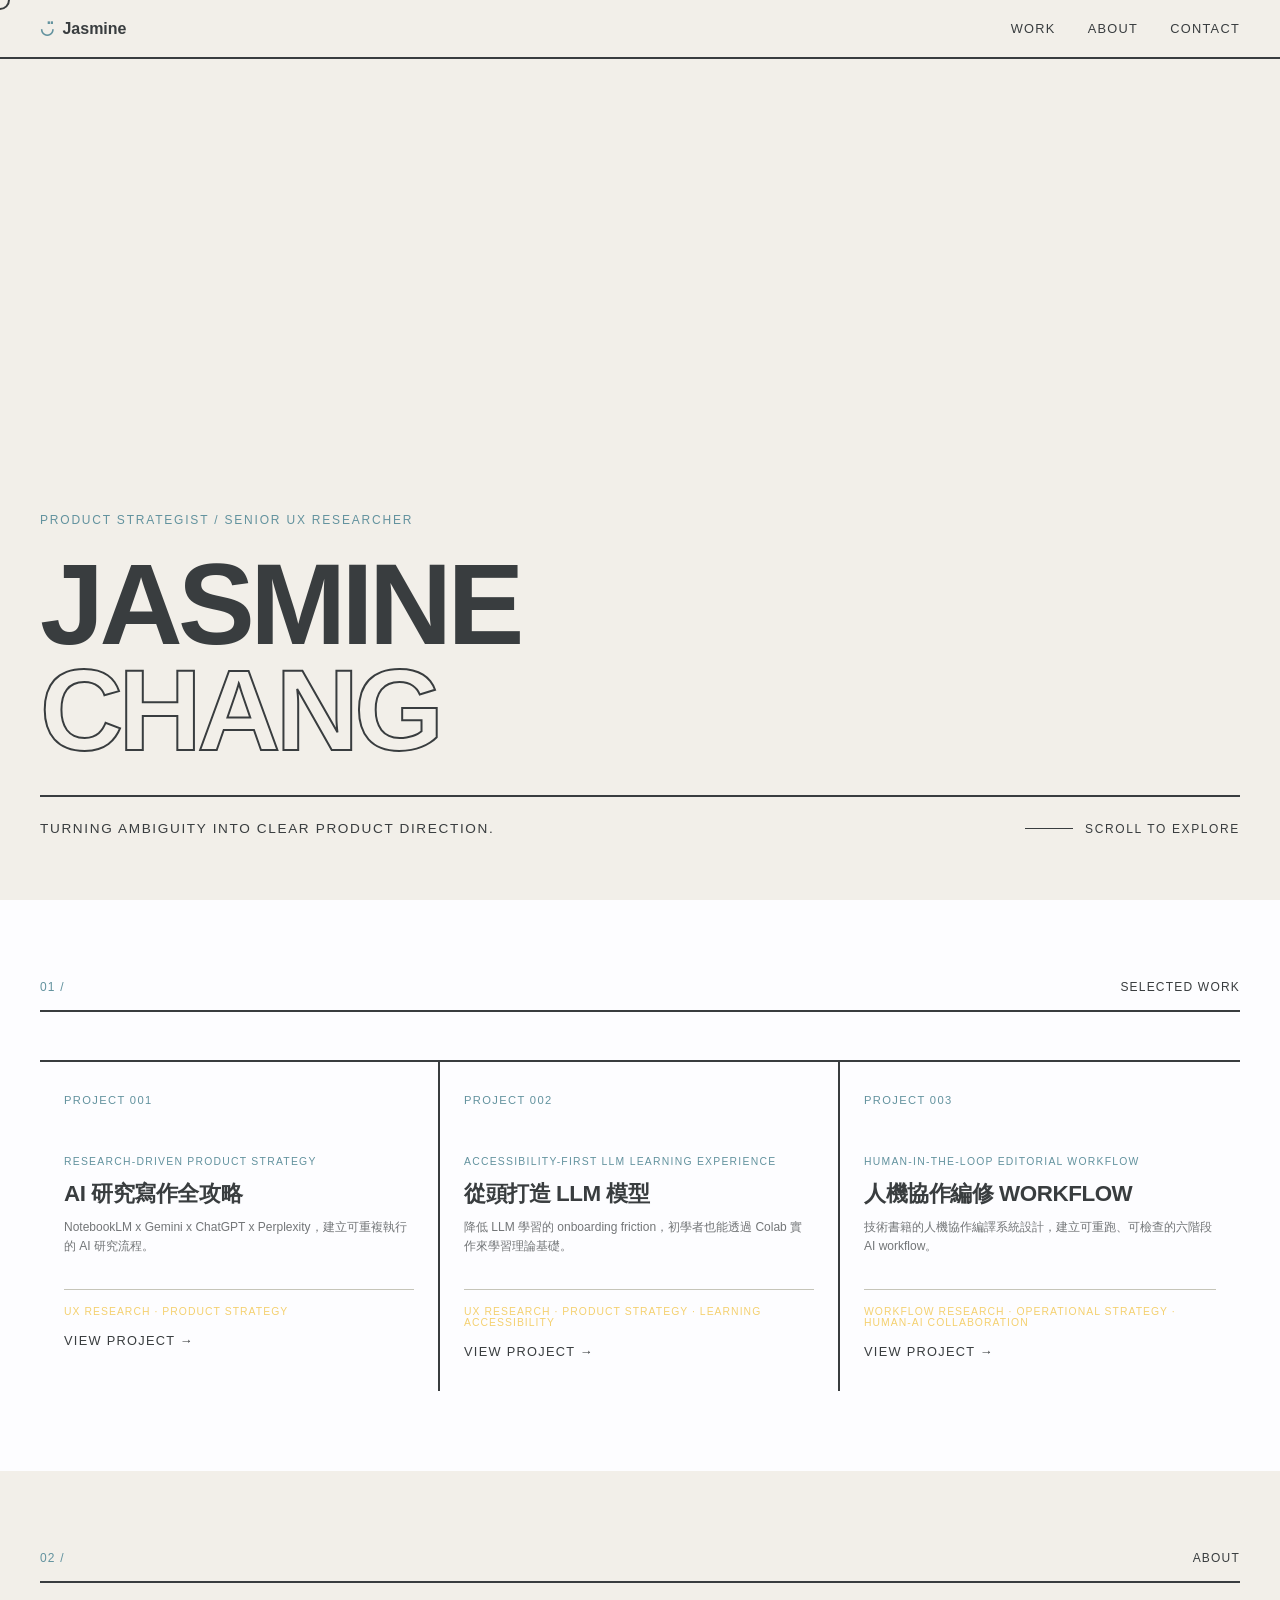
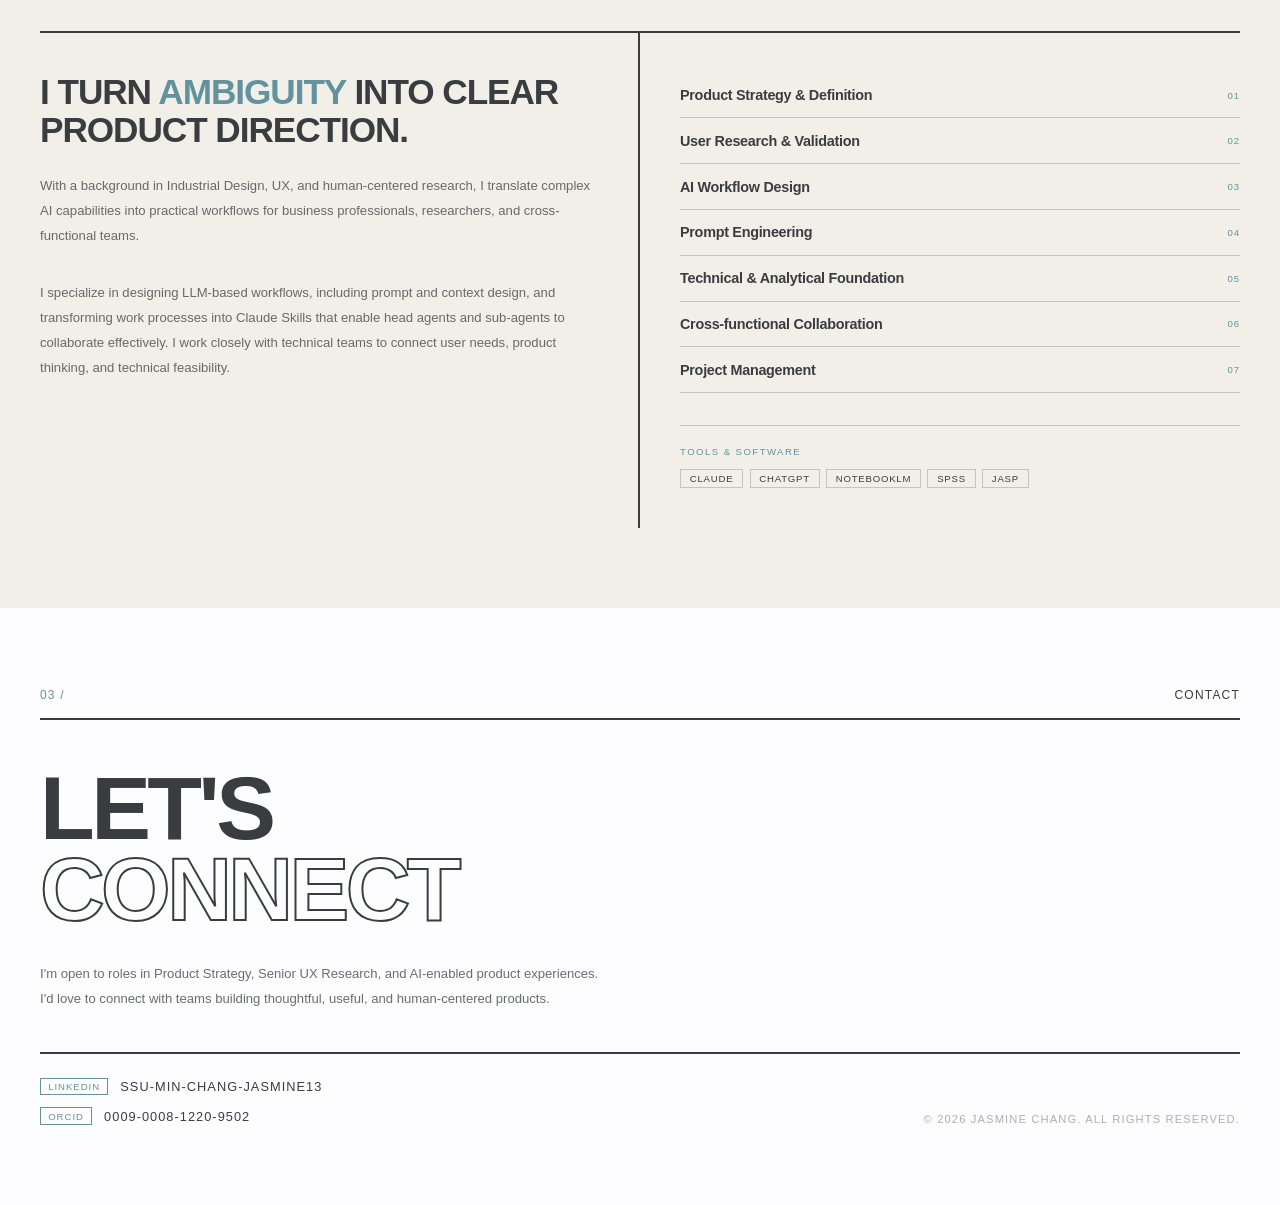
==== commit cb2e21d3: "Add files via upload" ====
--- a/index.html
+++ b/index.html
@@ -4,347 +4,13 @@
 <meta charset="UTF-8"/>
 <meta name="viewport" content="width=device-width, initial-scale=1.0"/>
 <title>Jasmine Chang</title>
-<style>
-@import url('https://fonts.googleapis.com/css2?family=Space+Grotesk:wght@400;700;900&family=Inter:wght@400;500&display=swap');
-*{margin:0;padding:0;box-sizing:border-box;}
-:root{
-  --black:#393D3F;--white:#FDFDFF;--warm:#F2EFE9;
-  --accent:#62929E;--accent2:#546A7B;--orange:#F4D06F;
-  --divider:#C6C5B9;--border:2px solid #393D3F;
-  --display:'Space Grotesk',sans-serif;--body:'Inter',sans-serif;
-}
-body{background:var(--warm);color:var(--black);font-family:var(--body);cursor:none;overflow-x:hidden;}
-#cursor{position:fixed;width:20px;height:20px;border:2px solid var(--black);border-radius:50%;pointer-events:none;transform:translate(-50%,-50%);transition:width .15s,height .15s,background .15s;z-index:9999;}
-#cursor.hover{width:40px;height:40px;background:var(--accent);border-color:var(--accent);opacity:.5;}
-nav{position:fixed;top:0;left:0;right:0;padding:1.2rem 2.5rem;display:flex;justify-content:space-between;align-items:center;border-bottom:var(--border);background:var(--warm);z-index:100;}
-.nav-logo{font-family:var(--display);font-size:1rem;font-weight:700;}
-.text-logo{
-  letter-spacing:0;
-  margin-right:.25rem;
-  color:var(--accent);
-}
-.nav-links{display:flex;gap:2rem;}
-.nav-links a{font-family:var(--body);font-size:.8rem;text-decoration:none;color:var(--black);text-transform:uppercase;letter-spacing:.1em;cursor:none;}
-.nav-links a:hover{color:var(--accent);}
-section{padding:0 2.5rem;}
-#hero{min-height:100vh;display:flex;flex-direction:column;justify-content:flex-end;padding-bottom:4rem;background:var(--warm);}
-.hero-tag{font-family:var(--display);font-size:.75rem;text-transform:uppercase;letter-spacing:.15em;color:var(--accent);margin-bottom:1.5rem;margin-top:6rem;}
-.hero-title{font-family:var(--display);font-size:clamp(3.5rem,9vw,9rem);line-height:.92;font-weight:900;letter-spacing:-.04em;text-transform:uppercase;margin-bottom:2rem;}
-.hero-title span{display:block;}
-.hero-title .outline{-webkit-text-stroke:2px var(--black);color:transparent;}
-.hero-sub{font-family:var(--body);font-size:.85rem;text-transform:uppercase;letter-spacing:.12em;border-top:var(--border);padding-top:1.5rem;display:flex;justify-content:space-between;align-items:center;}
-.scroll-line{width:3rem;height:1px;background:var(--black);}
-.hero-scroll{display:flex;align-items:center;gap:.75rem;font-size:.75rem;}
-#work{padding-top:5rem;padding-bottom:5rem;background:var(--white);}
-.section-header{display:flex;justify-content:space-between;align-items:baseline;margin-bottom:3rem;padding-bottom:1rem;border-bottom:var(--border);}
-.section-num{font-family:var(--display);font-size:.75rem;color:var(--accent);text-transform:uppercase;letter-spacing:.1em;}
-.section-title-label{font-family:var(--display);font-size:.75rem;text-transform:uppercase;letter-spacing:.1em;}
-.projects-grid{display:grid;grid-template-columns:1fr 1fr 1fr;border-top:var(--border);}
-.project-card{border-right:var(--border);padding:2rem 1.5rem;cursor:none;position:relative;overflow:hidden;background:var(--white);}
-.project-card:last-child{border-right:none;}
-.project-card::before{content:'';position:absolute;inset:0;background:var(--accent2);transform:translateY(100%);transition:transform .35s cubic-bezier(.77,0,.18,1);z-index:0;}
-.project-card:hover::before{transform:translateY(0);}
-.project-card:hover .proj-name,
-.project-card:hover .proj-capability,
-.project-card:hover .proj-desc{
-  color:var(--white);
-}  
-.project-card:hover .proj-num{color:rgba(255,255,255,.6);}
-.project-card:hover .proj-border{border-color:rgba(255,255,255,.3);}
-.project-card:hover .proj-arrow{color:var(--white);}
-.proj-num{font-family:var(--display);font-size:.7rem;letter-spacing:.12em;text-transform:uppercase;color:var(--accent);position:relative;z-index:1;margin-bottom:3rem;transition:color .2s;}
-.proj-name{font-family:var(--display);font-size:1.4rem;font-weight:900;text-transform:uppercase;letter-spacing:-.02em;line-height:1.1;position:relative;z-index:1;margin-bottom:.75rem;transition:color .2s;}
-.proj-capability{
-  font-family:var(--display);
-  font-size:.65rem;
-  text-transform:uppercase;
-  letter-spacing:.12em;
-  color:var(--accent);
-  position:relative;
-  z-index:1;
-  margin-bottom:.75rem;
-  line-height:1.5;
-  transition:color .2s;
-}
-.proj-desc{font-size:.75rem;line-height:1.6;position:relative;z-index:1;margin-bottom:2rem;opacity:.7;transition:color .2s;}
-.proj-border{border-top:1px solid var(--divider);padding-top:1rem;position:relative;z-index:1;transition:border-color .2s;}
-.proj-tags{
-  font-size:.65rem;
-  text-transform:uppercase;
-  letter-spacing:.1em;
-  margin-bottom:1rem;
-  color:var(--orange);
-  opacity:1;
-}
-.proj-arrow{font-family:var(--display);font-size:.8rem;text-transform:uppercase;letter-spacing:.1em;cursor:none;transition:color .2s;}
-.modal-overlay{position:fixed;inset:0;background:rgba(57,61,63,.8);z-index:200;display:flex;align-items:center;justify-content:center;opacity:0;pointer-events:none;transition:opacity .3s;}
-.modal-overlay.active{opacity:1;pointer-events:all;}
-.modal{background:var(--white);border:var(--border);width:min(720px,92vw);max-height:85vh;overflow-y:auto;transform:translateY(20px);transition:transform .3s;}
-.modal-overlay.active .modal{transform:translateY(0);}
-.modal-topbar{padding:1.2rem 1.5rem;border-bottom:var(--border);display:flex;justify-content:space-between;align-items:center;position:sticky;top:0;background:var(--white);z-index:10;}
-.modal-proj-num{font-family:var(--display);font-size:.65rem;text-transform:uppercase;letter-spacing:.15em;color:var(--accent);}
-.modal-close{font-size:.7rem;cursor:none;background:none;font-family:var(--display);color:var(--black);padding:.3rem .7rem;border:1px solid var(--black);text-transform:uppercase;letter-spacing:.08em;}
-.modal-close:hover{background:var(--black);color:var(--white);}
-.modal-hero{padding:2rem 1.5rem;border-bottom:1px solid var(--divider);}
-.modal-name{font-family:var(--display);font-size:clamp(1.6rem,4vw,2.8rem);font-weight:900;text-transform:uppercase;letter-spacing:-.04em;line-height:.95;margin-bottom:1rem;}
-.modal-subtitle{font-size:.78rem;opacity:.6;line-height:1.6;}
-.m-tag{font-family:var(--body);font-size:.6rem;text-transform:uppercase;letter-spacing:.1em;padding:.25rem .6rem;border:1px solid var(--black);}
-.m-tag.hi{background:var(--accent2);border-color:var(--accent2);color:var(--white);}
-.tldr-block{margin:1.5rem 1.5rem .75rem;border:var(--border);background:var(--accent2);color:var(--white);padding:1.5rem;}
-.tldr-label{font-family:var(--display);font-size:.6rem;text-transform:uppercase;letter-spacing:.15em;color:var(--orange);margin-bottom:1rem;}
-.tldr-grid{display:grid;grid-template-columns:1fr 1fr;gap:1rem;}
-.tldr-key{font-family:var(--display);font-size:.6rem;text-transform:uppercase;letter-spacing:.1em;opacity:.5;margin-bottom:.3rem;}
-.tldr-val{font-family:var(--body);font-size:.78rem;line-height:1.6;}
-.tldr-val.accent{color:var(--orange);}
-.flow-block{margin:0 1.5rem 1.5rem;border:var(--border);padding:1.5rem;}
-.flow-label{font-family:var(--display);font-size:.6rem;text-transform:uppercase;letter-spacing:.15em;color:var(--accent);margin-bottom:1.25rem;}
-.flow-steps{display:flex;flex-direction:column;align-items:stretch;}
-.flow-step{border:1px solid var(--divider);padding:.85rem 1.25rem;display:flex;align-items:baseline;gap:1rem;background:var(--warm);}
-.flow-step-tag{font-family:var(--display);font-size:.6rem;text-transform:uppercase;letter-spacing:.12em;color:var(--white);background:var(--accent2);padding:.2rem .55rem;white-space:nowrap;flex-shrink:0;}
-.flow-step-body{font-family:var(--body);font-size:.78rem;line-height:1.6;color:var(--black);}
-.flow-arrow{text-align:center;font-size:1rem;color:var(--accent);padding:.3rem 0;line-height:1;}
-.modal-sections{padding:0 1.5rem 2rem;}
-.m-section{border-top:1px solid var(--divider);padding:1.5rem 0;}
-.m-section:first-child{border-top:none;padding-top:.5rem;}
-.m-sec-label{font-family:var(--display);font-size:.6rem;text-transform:uppercase;letter-spacing:.15em;color:var(--accent);margin-bottom:.5rem;}
-.m-sec-title{font-family:var(--display);font-size:1rem;font-weight:900;text-transform:uppercase;letter-spacing:-.02em;margin-bottom:.75rem;}
-.m-body{font-size:.78rem;line-height:1.85;opacity:.75;}
-.m-chips{display:flex;flex-wrap:wrap;gap:.4rem;margin-top:.5rem;}
-.m-chip{font-size:.6rem;text-transform:uppercase;letter-spacing:.08em;padding:.2rem .55rem;border:1px solid var(--divider);}
-.m-bullet-list{list-style:none;margin-top:.75rem;}
-.m-bullet-list li{font-size:.78rem;line-height:1.7;padding:.5rem 0;border-bottom:1px solid rgba(57,61,63,.08);display:flex;gap:.75rem;}
-.m-bullet-list li::before{content:"—";color:var(--accent);flex-shrink:0;}
-.bullet-text{font-size:.78rem;line-height:1.7;margin-bottom:.3rem;}
-.outcome-big{font-family:var(--display);font-size:2rem;font-weight:900;color:var(--accent);letter-spacing:-.04em;margin:.5rem 0 .25rem;}
-.outcome-sub{font-family:var(--display);font-size:.72rem;opacity:.6;text-transform:uppercase;letter-spacing:.1em;}
-#about{padding-top:5rem;padding-bottom:5rem;background:var(--warm);}
-.about-grid{display:grid;grid-template-columns:1fr 1fr;border-top:var(--border);}
-.about-left{padding:2.5rem 2.5rem 2.5rem 0;border-right:var(--border);}
-.about-right{padding:2.5rem 0 2.5rem 2.5rem;}
-.about-big{font-family:var(--display);font-size:clamp(1.4rem,3vw,2.2rem);font-weight:900;text-transform:uppercase;line-height:1.1;letter-spacing:-.03em;margin-bottom:1.5rem;}
-.about-big .accent{color:var(--accent);}
-.about-body{font-size:.82rem;line-height:1.9;opacity:.75;}
-  .about-body-spaced{margin-top:2rem;}
-.skills-list{list-style:none;}
-.skills-list li{padding:.9rem 0;border-bottom:1px solid var(--divider);display:flex;justify-content:space-between;align-items:center;}
-.skill-name{font-family:var(--display);font-size:.9rem;font-weight:900;letter-spacing:-.02em;}
-.skill-num{font-family:var(--display);font-size:.6rem;color:var(--accent);letter-spacing:.1em;}
-#contact{padding-top:5rem;padding-bottom:5rem;background:var(--white);}
-.contact-big{font-family:var(--display);font-size:clamp(2.5rem,7vw,7rem);font-weight:900;text-transform:uppercase;line-height:.9;letter-spacing:-.04em;margin-bottom:2rem;}
-.contact-big .outline{-webkit-text-stroke:2px var(--black);color:transparent;}
-.contact-row{display:flex;justify-content:space-between;align-items:flex-end;border-top:var(--border);padding-top:1.5rem;}
-.contact-link{color:var(--black);text-decoration:none;font-size:.8rem;text-transform:uppercase;letter-spacing:.08em;cursor:none;display:flex;align-items:center;gap:.75rem;}
-.contact-link:hover{color:var(--accent);}
-.contact-badge{font-size:.6rem;color:var(--accent);border:1px solid var(--accent);padding:.15rem .45rem;letter-spacing:.1em;font-family:var(--display);}
-.contact-copy{font-size:.7rem;text-transform:uppercase;letter-spacing:.1em;opacity:.4;font-family:var(--display);}
-.reveal{opacity:0;transform:translateY(30px);transition:opacity .6s,transform .6s;}
-.reveal.visible{opacity:1;transform:none;}
-
-@media (max-width: 768px) {
-  body {
-    cursor: auto;
-  }
-
-  #cursor {
-    display: none;
-  }
-
-  /* Mobile nav spacing */
-  nav {
-    padding: .9rem 1rem;
-  }
-
-  .nav-logo {
-    font-size: .78rem;
-    white-space: nowrap;
-    flex-shrink: 0;
-  }
-
-  .text-logo {
-    margin-right: .18rem;
-  }
-
-  .nav-links {
-    gap: .55rem;
-    flex-shrink: 1;
-  }
-
-  .nav-links a {
-    font-size: .58rem;
-    letter-spacing: .04em;
-  }
-
-  .projects-grid {
-    grid-template-columns: 1fr;
-  }
-  
-  .project-card {
-    border-right: none;
-    border-bottom: var(--border);
-    cursor: pointer;
-  }
-
-  .project-card:last-child {
-    border-bottom: none;
-  }
-
-  .about-grid {
-    grid-template-columns: 1fr;
-  }
-
-  .about-left {
-    border-right: none;
-    border-bottom: var(--border);
-    padding-right: 0;
-  }
-
-  .about-right {
-    padding-left: 0;
-  }
-
-  .contact-row {
-    flex-direction: column;
-    align-items: flex-start;
-    gap: 2rem;
-  }
-
-  .contact-link {
-    cursor: pointer;
-  }
-
-  /* Project modal mobile fix */
-  .modal-overlay {
-    align-items: center;
-    padding: 1rem;
-  }
-
-  .modal {
-    width: 100%;
-    max-width: 100%;
-    max-height: 82vh;
-    overflow-y: auto;
-    -webkit-overflow-scrolling: touch;
-  }
-
-  .modal-topbar {
-    position: sticky;
-    top: 0;
-    z-index: 20;
-    padding: 1rem;
-  }
-
-  .modal-close {
-    cursor: pointer;
-    font-size: .72rem;
-    padding: .5rem .75rem;
-  }
-
-  .modal-hero {
-    padding: 1.4rem 1rem;
-  }
-
-  .modal-name {
-    font-size: 1.65rem;
-    line-height: 1.05;
-  }
-
-  .tldr-block {
-    margin: 1rem;
-    padding: 1rem;
-  }
-
-  .tldr-grid {
-    grid-template-columns: 1fr;
-  }
-
-  .flow-block {
-    margin: 0 1rem 1rem;
-    padding: 1rem;
-  }
-
-  .flow-step {
-    flex-direction: column;
-    align-items: flex-start;
-    gap: .45rem;
-  }
-
-  .modal-sections {
-    padding: 0 1rem 1.5rem;
-  }
-
-  .modal [style*="grid-template-columns:1fr 1fr"],
-  .modal [style*="grid-template-columns:1fr 1fr 1fr"],
-  .modal [style*="grid-template-columns: 1fr 1fr"],
-  .modal [style*="grid-template-columns: 1fr 1fr 1fr"] {
-    grid-template-columns: 1fr !important;
-  }
-
-  /* Mobile hero spacing */
-  #hero {
-    min-height: 82vh;
-    min-height: 82svh;
-    padding-top: 6rem;
-    padding-bottom: 3rem;
-    justify-content: center;
-  }
-  .hero-tag {
-    margin-top: 0;
-    margin-bottom: 1.2rem;
-    font-size: .68rem;
-    line-height: 1.5;
-  }
-  .hero-title {
-    font-size: clamp(3.2rem, 18vw, 5rem);
-    line-height: .95;
-    margin-bottom: 1.6rem;
-  }
-  .hero-sub {
-    display: block;
-    font-size: .72rem;
-    line-height: 1.6;
-  }
-  .hero-scroll {
-    margin-top: 1rem;
-  }
-  
-  /* Mobile project cards: clearer tappable design */
-  .project-card {
-    cursor: pointer;
-    padding: 1.8rem 1.2rem;
-  }
-  .project-card::before {
-    display: none;
-  }
-  .proj-border {
-    display: flex;
-    justify-content: space-between;
-    align-items: flex-end;
-    gap: 1rem;
-  }
-  .proj-arrow {
-    font-size: .7rem;
-    opacity: .9;
-    white-space: nowrap;
-  }
-  .proj-arrow::after {
-    content: "";
-    display: inline-block;
-    width: .45rem;
-    height: .45rem;
-    margin-left: .35rem;
-    border-top: 1.5px solid currentColor;
-    border-right: 1.5px solid currentColor;
-    transform: rotate(45deg) translateY(-1px);
-  }
-  .project-card:active {
-    transform: scale(.99);
-  }
-}
-</style>
-  
+<meta name="description" content="Portfolio of Jasmine Chang, focused on product strategy, UX research, AI workflow design, and human-centered product experiences.">
+<link rel="stylesheet" href="style.css">
 </head>
 <body>
+<!-- Custom cursor element. The movement is controlled in script.js. -->
 <div id="cursor"></div>
+<!-- Fixed top navigation. The links jump to sections by id, e.g. href="#work". -->
 <nav>
   <div class="nav-logo"><span class="text-logo">◡̈</span> Jasmine</div>
   <div class="nav-links">
@@ -354,6 +20,7 @@
   </div>
 </nav>
 
+<!-- HERO: first screen visitors see. Edit your positioning statement and name here. -->
 <section id="hero">
   <p class="hero-tag">Product Strategist / Senior UX Researcher</p>
   <h1 class="hero-title">
@@ -366,13 +33,14 @@
   </div>
 </section>
 
+<!-- WORK: project cards. These cards open the modal through onclick="openModal(index)". -->
 <section id="work">
   <div class="section-header">
     <span class="section-num">01 /</span>
     <span class="section-title-label">Selected Work</span>
   </div>
   <div class="projects-grid">
-    <div class="project-card reveal" onclick="openModal(0)">
+    <div class="project-card reveal" onclick="openModal(0)" role="button" tabindex="0" onkeydown="if(event.key==='Enter'||event.key===' '){event.preventDefault();openModal(0)}">
       <div class="proj-num">Project 001</div>
       <div class="proj-capability">Research-Driven Product Strategy</div>
       <div class="proj-name">AI 研究寫作全攻略</div>
@@ -382,7 +50,7 @@
         <div class="proj-arrow">View Project →</div>
       </div>
     </div>
-    <div class="project-card reveal" onclick="openModal(1)">
+    <div class="project-card reveal" onclick="openModal(1)" role="button" tabindex="0" onkeydown="if(event.key==='Enter'||event.key===' '){event.preventDefault();openModal(1)}">
       <div class="proj-num">Project 002</div>
       <div class="proj-capability">Accessibility-First LLM Learning Experience</div>
       <div class="proj-name">從頭打造 LLM 模型</div>
@@ -392,7 +60,7 @@
         <div class="proj-arrow">View Project →</div>
       </div>
     </div>
-    <div class="project-card reveal" onclick="openModal(2)">
+    <div class="project-card reveal" onclick="openModal(2)" role="button" tabindex="0" onkeydown="if(event.key==='Enter'||event.key===' '){event.preventDefault();openModal(2)}">
       <div class="proj-num">Project 003</div>
       <div class="proj-capability">Human-in-the-loop Editorial Workflow</div>
       <div class="proj-name">人機協作編修 workflow</div>
@@ -405,6 +73,7 @@
   </div>
 </section>
 
+<!-- ABOUT: your professional summary, core skills, and tools. -->
 <section id="about">
   <div class="section-header">
     <span class="section-num">02 /</span>
@@ -436,6 +105,7 @@
   </div>
 </section>
 
+<!-- CONTACT: external links. Use rel="noopener noreferrer" for links opened in a new tab. -->
 <section id="contact">
   <div class="section-header">
     <span class="section-num">03 /</span>
@@ -455,411 +125,11 @@
   </div>
 </section>
 
+<!-- MODAL CONTAINER: starts empty; script.js fills #modal-box with the selected project. -->
 <div class="modal-overlay" id="modal" onclick="handleOverlayClick(event)">
   <div class="modal" id="modal-box"></div>
 </div>
 
-<script>
-var cur = document.getElementById('cursor');
-
-// ─── DATA ───────────────────────────────────────────────
-var P1 = {
-  num:"Project 001", name:"AI 研究寫作全攻略",
-  subtitle:"NotebookLM x Gemini x ChatGPT x Perplexity",
-  tagGroups:[
-    {label:"Research & Strategy", items:["UX Research","Product Strategy"], hi:true},
-    {label:"Experience & Execution", items:["AI Workflow Design","Information Architecture","Learning Experience Design","Cross-functional Collaboration"], hi:false}
-  ],
-  tldr:[
-    {key:"問題", val:"AI 工具快速普及，但在「研究寫作」情境中缺乏穩定的應用方法"},
-    {key:"方法", val:"探索型研究：情境觀察 + 使用者訪談 + 市場調查"},
-    {key:"關鍵洞察", val:"使用者不缺 AI 工具，而是缺「可重複執行的研究流程」", accent:true},
-    {key:"成果", val:"產品上市 20 天即達成年度毛利目標 100%", accent:true}
-  ],
-  flowSteps:[
-    {tag:"Research", body:"情境觀察 + 使用者訪談 + 市場調查"},
-    {tag:"Key Insight", body:"使用者缺乏「可運用 AI、重複執行的研究 workflow」"},
-    {tag:"Workflow Strategy", body:"AI Research Workflow + Responsible AI 設計"},
-    {tag:"Outcome", body:"20 天達成年度目標、開拓新受眾"}
-  ],
-  sections:[
-    {label:"Context & Challenge", title:"市場缺口與內部挑戰",
-      body:"隨著生成式 AI 工具快速普及，使用者已能取得強大的內容生成能力，但在「研究寫作」這類高知識密集的任務中，仍難以轉化為可支持研究流程的實際方法，造成成效不佳。",
-      chips:["#以工具及功能導向為主","#缺乏跨工具整合的應用情境","#缺少結構化研究流程","#公司未曾經營的新受眾"]},
-    {label:"Research Goals", title:"研究目標",
-      bullets:["了解使用者如何在研究情境中使用 AI 工具","找出研究流程中的關鍵阻礙與斷點","評估是否存在可被產品化的 AI 輔助研究流程"]},
-    {label:"Research Approach", title:"探索型研究策略",
-      body:"在資源有限且問題高度不確定的情況下，採用輕量但多來源的探索型研究策略。",
-      bullets:["情境觀察：參與 AI 相關講座，觀察現場 Q&A；長期接觸研究所學生（超過 10 年），累積觀察超過 60 位研究生的實際研究行為","使用者訪談：訪談日間部、在職研究生的 AI 工具使用行為，共計 10 位","市場調查：台灣尚無 AI 輔助研究相關出版品；專案提案時中國市場僅約 2 本相關書籍"]},
-    {label:"User Problem Space", title:"三大核心痛點",
-      bulletTags:[
-        {text:"研究啟動困難：使用者缺乏「問題定義能力」，而 AI 無法直接解決此問題。", tags:["#對研究命題感到迷茫","#不理解研究假設與變項設計","#無法將興趣範圍轉化為研究問題"]},
-        {text:"知識理解與轉化困難：能取得資訊，但缺乏「理解→轉化→應用」的串接機制。", tags:["#難以閱讀與理解學術論文","#無法將論文內容轉化為自身研究","#不知道如何選擇研究方法與統計方法"]},
-        {text:"研究流程與工具整合缺失：缺乏「可執行的 AI 研究工作流」與使用規範。", tags:["#不清楚哪些 AI 工具適合什麼階段","#缺乏串接 AI 工具的方法","#缺乏完整研究流程的指引","#不了解使用 AI 所延伸的學術倫理問題"]}
-      ]},
-    {label:"Key Insight", title:"關鍵洞察",
-      bulletTags:[
-        {text:"機會：使用者缺乏「AI 工具輔助下，可重複執行的研究流程」", tags:[]},
-        {text:"風險：引發學術倫理問題，像是 AI 虛構文獻，導致學位被撤銷", tags:[]}
-      ]},
-    {label:"Strategy Translation", title:"策略轉化",
-      positioning:"「AI 輔助研究流程」——以 workflow 為核心的產品設計", divider:true},
-    {label:"Design Principles", title:"設計原則",
-      principles:[
-        {name:"1. Workflow over Tools", sub:"流程優先於工具", tags:["#將研究過程拆解為可執行的步驟","#在各階段引入適合的 AI 工具","#降低使用者自行組合工具的負擔"]},
-        {name:"2. Structured Guidance", sub:"結構化決策引導", tags:["#引導使用者定義研究問題與假設","#提供研究方法與統計分析的選擇邏輯","#將 AI 輸出轉化為可用於研究決策的資訊"]},
-        {name:"3. Repeatability & Learnability", sub:"可重複性與可學習性", tags:["#建立標準化 workflow 與操作模板","#讓使用者能在不同研究主題中重複應用","#降低對個人經驗與 trial-and-error 的依賴"]},
-        {name:"4. Responsible AI Integration", sub:"負責任的 AI 使用整合", tags:["#在流程中加入「結果檢查」步驟","#引導使用者理解 AI 可能產生的錯誤","#提供學術圈對於 AI 輔助與使用者責任的界定現況"]}
-      ],
-      principleFooter:"上述原則共同支撐一個核心目標：將 AI 從「內容生成工具」，轉化為「支援研究決策與流程推進的系統」"},
-    {label:"Strategy Execution", title:"策略落地",
-      body:"基於上述設計原則，我將研究洞察轉化為可執行的產品結構與 AI workflow：",
-      execution:[
-        {name:"1. 建立 AI 輔助研究 Workflow", body:"將研究流程拆解為多個可執行階段，並於不同階段整合適合的 AI 工具與使用方式。", tags:["#研究問題定義","#文獻閱讀與理解","#研究架構建立","#方法論概念釐清","#統計方法選擇","#論文撰寫與修正"]},
-        {name:"2. 整合多工具應用情境", body:"設計跨工具 workflow，而非單一工具教學，降低使用者自行摸索工具組合的成本。", tags:["#ChatGPT & Gemini：研究問題探索、內容生成、統計分析","#NotebookLM：文獻整理與摘要、內容驗證","#Perplexity：蒐集文獻資料","#Canva：研究成果視覺化"]},
-        {name:"3. 建立可重複使用的操作模板", body:"將 AI 使用方式轉化為結構化方法，協助使用者建立可持續使用的方法，而非一次性技巧。", tags:["#Prompt 模板","#Workflow 與人工檢查架構","#研究流程 SOP"]},
-        {name:"4. 導入 Responsible AI 使用機制", body:"為降低 AI 使用風險，在 workflow 中加入驗證與提醒機制，避免使用者直接依賴 AI 生成結果。", tags:["#文獻來源驗證","#AI 輸出檢查流程","#學術倫理與引用提醒"]},
-        {name:"5. 建立領域合作與產品可信度", body:"透過參與 AI 與研究相關講座，觀察領域專家觀點，進一步篩選並建立潛在合作作者名單，確保產品內容具備研究領域專業性。", tags:["#具備研究領域專業性","#兼顧 AI 應用與學術可信度","#符合目標受眾的實際需求與語言脈絡"]}
-      ]}
-  ],
-  outcome:{custom:true, groups:[
-    {label:"使用者層面", items:["降低使用者進入 AI 輔助研究的門檻","協助使用者建立研究流程理解","提升 AI 工具在研究情境中的可操作性"]},
-    {label:"產品層面", items:["成功將抽象 AI 能力轉化為具體產品場景","建立公司首個 AI 輔助研究類型產品","驗證 workflow 型內容的市場需求"]},
-    {label:"商業成果", items:["上市 20 天即達成年毛利目標 100%","上市初期進入各大通路 Top 3","專案績效超過部門平均值 300%"], highlight:true},
-    {label:"組織影響", items:["開拓公司未曾經營的新受眾","建立後續「AI 支援決策」相關產品的參考框架","促進公司以相同架構，展開理財類型專案"]}
-  ]}
-};
-
-var P2 = {
-  num:"Project 002", name:"從頭打造 LLM 模型",
-  subtitle:"原書：Build a Large Language Model (From Scratch) by Sebastian Raschka",
-  tagGroups:[
-    {label:"Research & Strategy", items:["UX Research","Product Strategy","Learning Accessibility"], hi:true},
-    {label:"Experience & Execution", items:["Learning Experience Design","Information Architecture","Technical Content Design","Cross-functional Collaboration"], hi:false}
-  ],
-  tldr:[
-    {key:"問題", val:"LLM 技術學習門檻高，許多初學者還沒真正開始理解模型概念，就先卡在環境建置與執行流程。"},
-    {key:"方法", val:"從初學者的學習體驗出發，重新調整實作流程、內容編排與程式執行方式，降低學習與實作門檻。"},
-    {key:"關鍵洞察", val:"初學者在真正理解模型概念之前，就已經因環境建置與 terminal 操作而中斷學習。", accent:true},
-    {key:"成果", val:"產品上市 2 個月即達成年度毛利目標 100%。", accent:true}
-  ],
-  flowSteps:[
-    {tag:"Research", body:"情境觀察 + 程式測試 + 內容分析"},
-    {tag:"Key Insight", body:"許多對 LLM 有興趣的學習者，在真正開始之前，就先卡在環境建置與技術門檻"},
-    {tag:"Learning Experience Design", body:"Colab 實作版本 + 結構化學習引導"},
-    {tag:"Outcome", body:"2 個月達成年度目標、提升初學者實作可能性"}
-  ],
-  sections:[
-    {label:"Context & Challenge", title:"LLM 技術的學習門檻高",
-      body:"隨著大型語言模型（LLM）受到廣泛關注，越來越多人開始接觸 AI 與模型開發。然而，對初學者來說，光是環境建置，一直到能夠實際執行，都存在不小門檻。本書內容完整且深入，但對非工程背景的讀者而言，實作過程容易在一開始就中斷。",
-      chips:["#本地端環境建置流程複雜","#terminal 操作門檻高","#專有名詞與程式邏輯不易理解","#部分流程對初學者來說跳太快","#學習容易在 setup 階段中斷"]},
-    {label:"Research Goals", title:"研究目標",
-      bullets:["了解初學者在學習與實作 LLM 過程中的主要阻礙","重新思考技術內容的學習體驗，降低初學者在環境建置、理解流程與實作上的負擔","提升讀者從「開始閱讀」到「完成實作」的可能性"]},
-    {label:"Research Approach", title:"參與式觀察法",
-      body:"以「初學者如何開始學習 LLM」為核心，結合自身學習經驗、程式測試與內容分析，重新檢視整體學習流程。",
-      bullets:["情境觀察：自身作為程式初學者，在建置開發環境與執行流程時，觀察到許多容易學習體驗的中斷點","技術驗證：實際測試與 debug 書中所有程式碼流程，確認初學者可能遇到的錯誤情境與執行問題","內容分析：重新檢視原始教材的章節節奏、步驟跨度與專有名詞密度，找出可能造成認知負荷過高的地方"]},
-    {label:"User Problem Space", title:"三大核心痛點",
-      bulletTags:[
-        {text:"環境建置門檻：很多初學者還沒開始理解模型概念，就已經卡在環境建置與執行流程。", tags:["#本地端環境建置複雜","#terminal 操作陌生","#dependency 與執行流程容易中斷學習"]},
-        {text:"技術理解斷點：即使成功執行程式，也不代表能真正理解內容。", tags:["#專有名詞難以理解","#程式碼缺乏脈絡說明","#初學者難以理解程式邏輯與用途"]},
-        {text:"認知負荷過高：部分章節對初學者來說步驟跨度過大，還沒理解前面的概念，就已經進到下一段實作。", tags:["#章節節奏偏快","#缺乏中間拆解步驟","#流程理解與實作容易脫節"]}
-      ]},
-    {label:"Key Insight", title:"關鍵洞察",
-      body:"觀察到許多對 LLM 有興趣的初學者，在正式開始之前，就被環境建置與技術門檻擋在門外。若能降低其門檻，原本不具工程背景的讀者，也有機會進入 LLM 學習與實作。"},
-    {label:"Strategy Translation", title:"策略轉化",
-      positioning:"以降低 onboarding friction 與 cognitive load 為核心的學習體驗設計", divider:true},
-    {label:"Design Principles", title:"設計原則",
-      principles:[
-        {name:"1. Lower the Barrier to Start", sub:"降低入門門檻", tags:["#降低環境建置門檻","#減少因 setup 中斷學習的情況","#讓初學者能更快開始實作"]},
-        {name:"2. Learn Through Structured Guidance", sub:"透過結構化引導學習", tags:["#拆解複雜流程與步驟","#補充專有名詞與程式碼脈絡","#降低理解與實作之間的落差"]},
-        {name:"3. Accessibility with Practical Awareness", sub:"兼顧易用性與實務限制", tags:["#提供 Colab 可執行版本","#補充本地端執行與安全性說明","#平衡學習便利性與實際使用情境"]}
-      ],
-      principleFooter:"上述原則共同支撐一個核心目標：讓原本偏工程導向的 LLM 學習內容，能被更多初學者理解、開始實作，並持續完成學習。"},
-    {label:"Strategy Execution", title:"策略落地",
-      execution:[
-        {name:"Colab 實作版本設計", body:"將原本需要透過 terminal 與本地端環境執行的部分流程，重新調整為可在 Google Colab 上運行。重新調整部分程式碼與執行方式，讓讀者能直接在 Colab 上完成實作。同時也補充說明：若有資料安全性或本地模型需求，仍建議於本地端執行。", tags:["#重構執行流程為 Colab 版本","#補充本地端安全性說明"]},
-        {name:"技術內容重構", body:"針對初學者較容易卡住的內容，降低讀者在理解與實作之間的落差。", tags:["#補充專有名詞說明","#增加程式碼註解","#拆分部分流程步驟","#調整章節節奏與分段"]}
-      ]}
-  ],
-  outcome:{custom:true, groups:[
-    {label:"使用者層面", items:["降低初學者開始實作 LLM 的門檻","讓讀者能更快進入模型實作流程","提升技術內容的可理解性與可操作性"]},
-    {label:"商業成果", items:["上市 2 個月即達成年度毛利目標 100%","上市初期進入各大通路 Top 3","專案績效超過部門平均值 250%"], highlight:true}
-  ]}
-};
-
-var P3 = {
-  num:"Project 003", name:"人機協作編修 workflow",
-  subtitle:"Python scripts + LLM subagents + Human checkpoints",
-  tagGroups:[
-    {label:"Research & Strategy", items:["Workflow Research","Operational Strategy","Human-AI Collaboration"], hi:true},
-    {label:"Experience & Systems", items:["AI Workflow Design","Editorial Process Design","Cross-functional Collaboration"], hi:false}
-  ],
-  tldr:[
-    {key:"問題", val:"技術翻譯高度依賴人工校對與編輯經驗，流程耗時，且 AI 翻譯容易出現漏譯、誤譯與 AI 腔等問題。"},
-    {key:"方法", val:"重新設計 AI 與編輯協作流程，建立可重跑、可檢查、可逐步決策的六階段 workflow。"},
-    {key:"關鍵洞察", val:"缺乏一套能兼顧品質、一致性與規模化，同時降低成本的人機協作流程。", accent:true},
-    {key:"成果", val:"建立可跨書系複用的 AI-assisted editorial workflow，並透過多章節測試驗證流程可行性。", accent:true}
-  ],
-  flowSteps:[
-    {tag:"Research", body:"編輯流程觀察 + 翻譯問題分析 + AI 行為測試"},
-    {tag:"Key Insight", body:"問題不只是翻譯速度，而是缺乏兼顧品質與規模化的工作流"},
-    {tag:"Workflow System Design", body:"Python scripts + LLM subagents + Human checkpoints"},
-    {tag:"Outcome", body:"建立可規模化的人機協作流程 + 多階段審查機制"}
-  ],
-  sections:[
-    {label:"Context & Challenge", title:"技術翻譯流程的效率與品質衝突",
-      body:"技術翻譯書籍的製作流程，除了翻譯本身，還包含大量人工校對、原文比對、術語確認與程式測試。傳統流程大多會搭配專業譯者初步翻譯，並高度依賴編輯個人經驗與英文能力，不同編輯對 AI 的使用方式與工作習慣也不一致，導致專案品質與執行時間差異很大。雖然 LLM 能提升翻譯效率、減少譯者相關成本，但因容易產生 AI 幻覺，導致成果品質控管不易。",
-      chips:["#漏譯與誤譯","#AI 過度延伸原文語意","#翻譯腔與 AI 腔","#專有名詞不一致","#章節結構混亂","#缺乏可檢查與可回溯的流程"]},
-    {label:"Research Goals", title:"研究目標",
-      bullets:["了解技術翻譯流程中最耗時且最容易出錯的環節","重新設計 AI 與編輯之間的協作方式，降低重複性校對成本","建立一套能兼顧品質、一致性與規模化，同時降低成本的人機協作 workflow"]},
-    {label:"Research Approach", title:"質性研究與系統工程思維的混合研究策略",
-      body:"從實際技術翻譯流程出發，結合工作流觀察、AI 行為測試與編輯經驗分析，重新拆解整體編修流程。",
-      bullets:["參與觀察法：觀察技術書編輯在翻譯、校稿、術語確認與程式測試上的實際工作流程與時間消耗","AI 行為測試：測試 LLM 在技術翻譯情境中的輸出穩定性，分析漏譯、誤譯、AI 腔與語意偏移等問題","專家意見調查：調查不同編輯在英文能力、AI 使用習慣與校稿方式上的差異，分析哪些流程可以被規格化","系統分析與流程重組：將原本高度依賴人工經驗的流程拆解為可被 Python、LLM 與人工協作的工作階段"]},
-    {label:"User Problem Space", title:"三大核心問題",
-      bulletTags:[
-        {text:"高度依賴人工經驗：大量時間花費在重複比對與人工校稿。", tags:["#逐段比對原文與譯文","#人工確認專有名詞","#程式碼測試與 debug","#不同編輯流程差異大"]},
-        {text:"AI 翻譯不穩定：AI 能提升效率，但缺乏穩定品質。", tags:["#漏譯與誤譯","#AI 過度延伸原文語意","#翻譯腔與 AI 腔","#缺乏可驗證機制"]},
-        {text:"缺乏標準化、可規模化的流程：整體編譯流程高度依賴個人能力，難以擴展成標準化的系統流程。", tags:["#沒有固定 workflow","#缺乏檢查點與回溯機制","#專有名詞不一致","#難以跨書系複製流程"]}
-      ]},
-    {label:"Key Insight", title:"關鍵洞察",
-      bullets:["觀察到影響技術書籍的翻譯效率、成本控管的關鍵，是缺乏一套能兼顧品質、一致性與規模化，同時降低成本的人機協作 workflow","相較於完全自動化，AI 更適合負責大量比對、檢查與建議，而最終判斷仍需由編輯負責"]},
-    {label:"Strategy Translation", title:"策略轉化",
-      positioning:"重新設計「AI 與編輯如何協作」的工作流程，將原本高度依賴人工經驗的編修流程，拆解為可被 Python、LLM 與編輯共同完成的 workflow system。", divider:true},
-    {label:"Design Principles", title:"設計原則",
-      principles:[
-        {name:"Human-in-the-loop Workflow", sub:"人機協作工作流", tags:["#AI 負責大量比對與建議","#保留編輯最終決策權","#每個階段設置檢查點","#避免 AI 直接改稿"]},
-        {name:"Scalable Editorial System", sub:"可規模化的編修系統", tags:["#建立可重跑 workflow","#建立共用 style guide 與 glossary","#降低個人工作習慣差異","#提升跨書系複用性"]},
-        {name:"Verifiable AI Assistance", sub:"可驗證的 AI 輔助機制", tags:["#所有建議皆保留原文與譯文對照","#可 diff、可還原、可追蹤","#降低 AI hallucination 風險","#提升編輯判斷效率"]}
-      ],
-      principleFooter:"上述原則共同支撐一個核心目標：AI 協助處理大量比對、潤飾等重複性工作，並且提供各個階段的檢查點，將最終判斷與品質把關保留給編輯處理。"},
-    {label:"Human-AI Collaboration Model", title:"分工架構",
-      collaboration:[
-        {name:"Python", icon:"{ }", items:["確定性工作","術語替換、結構標註","套用使用者決策"]},
-        {name:"LLM", icon:"#", sub:"Head Agent & Sub Agent", items:["大量文本分析與建議","忠實度對照、風格潤飾、結構建議","只提供建議，不直接改稿"]},
-        {name:"Editor", icon:"O", items:["判斷與最終決策","每階段檢查點","採用 / 修改 / 拒絕 AI 建議"]}
-      ]},
-    {label:"Shared Infrastructure", title:"共用基礎設施",
-      body:"建立可被不同編輯與不同書系重複使用的 workflow infrastructure。",
-      infraGroups:[
-        {name:"Python Scripts", tags:["#結構標註","#術語替換","#忠實度決策套用","#AI 腔掃描","#章節結構分析","#結構調整"]},
-        {name:"Shared Artifacts", tags:["#style guide","#term glossary","#decision rules","#code comment criteria","#style extraction checklist"]}
-      ]},
-    {label:"Strategy Execution", title:"建立六階段編修 Workflow",
-      body:"設計從原文 PDF 與譯文 docx，到最終可排版稿件的六階段 workflow：",
-      phases:[
-        {id:"0", name:"結構標註", tool:"Python + Editor", desc:"使用 Python 自動辨識標題層級與程式碼區塊。"},
-        {id:"1", name:"忠實度校稿", tool:"LLM Subagent + Editor + Python", desc:"透過 subagent 對照原文與譯文，產出問題類型、修改建議、前後差異對照表。編輯確認修改內容後，由 Python 套用決策。"},
-        {id:"2", name:"程式碼註解", tool:"LLM Subagent + Editor + Python", desc:"針對初學者較難理解的程式碼區塊補充中文註解。編輯確認補充內容後，由 Python 套用決策。"},
-        {id:"3", name:"風格萃取", tool:"LLM + Editor", desc:"從既有章節建立全書共用 style guide 與 glossary。編輯將視 AI 編修效果，適時調整風格萃取內容。"},
-        {id:"4", name:"風格潤飾", tool:"LLM Subagent + Editor + Python", desc:"為降低翻譯腔與 AI 腔，由 subagent 進行潤飾，產出問題類型、修改建議、前後差異對照表。編輯確認修改內容後，由 Python 套用決策。"},
-        {id:"5", name:"補結構", tool:"LLM + Editor", desc:"偵測需要新增小節與層級的段落，提升閱讀節奏與結構清晰度。"}
-      ]}
-  ],
-  outcome:{custom:true, groups:[
-    {label:"Workflow 層面", items:["建立可重跑、可回溯的人機協作 workflow","降低人工逐段比對成本","建立跨章節可複用的編修流程","透過多個章節測試，驗證 workflow 可行性"]},
-    {label:"品質層面", items:["提升專有名詞一致性","降低漏譯與誤譯問題","降低 AI 腔與翻譯腔","建立可驗證、可追蹤的 AI 輔助機制"]},
-    {label:"組織層面", items:["建立可跨書系複用的編修規範與 artifact"], highlight:true,
-      chips:["#通用原則","#專有名詞對照表","#敘事句式、節奏與語氣規範","#標點符號風格","#章節結構與標題層級規範","#程式碼標註慣例","#翻譯腔修正規範","#AI 腔修正規範"]}
-  ]}
-};
-
-var projects = [P1, P2, P3];
-
-// ─── RENDER ─────────────────────────────────────────────
-function buildFlowHtml(steps) {
-  var h = '<div class="flow-block"><div class="flow-label">Research-Driven Product Strategy</div><div class="flow-steps">';
-  for (var i = 0; i < steps.length; i++) {
-    h += '<div class="flow-step"><span class="flow-step-tag">' + steps[i].tag + '</span><span class="flow-step-body">' + steps[i].body + '</span></div>';
-    if (i < steps.length - 1) h += '<div class="flow-arrow">↓</div>';
-  }
-  return h + '</div></div>';
-}
-
-function renderSection(s) {
-  var inner = s.body ? '<p class="m-body">' + s.body + '</p>' : '';
-
-  if (s.bullets) {
-    inner += '<ul class="m-bullet-list">';
-    for (var i = 0; i < s.bullets.length; i++) inner += '<li>' + s.bullets[i] + '</li>';
-    inner += '</ul>';
-  }
-  if (s.bulletTags) {
-    inner += '<ul class="m-bullet-list">';
-    for (var i = 0; i < s.bulletTags.length; i++) {
-      var b = s.bulletTags[i];
-      var chips = '';
-      for (var j = 0; j < b.tags.length; j++) chips += '<span class="m-chip">' + b.tags[j] + '</span>';
-      inner += '<li><div><div class="bullet-text">' + b.text + '</div>' + (chips ? '<div class="m-chips">' + chips + '</div>' : '') + '</div></li>';
-    }
-    inner += '</ul>';
-  }
-  if (s.chips) {
-    inner += '<div class="m-chips">';
-    for (var i = 0; i < s.chips.length; i++) inner += '<span class="m-chip">' + s.chips[i] + '</span>';
-    inner += '</div>';
-  }
-  if (s.positioning) {
-    inner += '<div style="font-family:var(--display);font-size:1.1rem;font-weight:900;line-height:1.4;margin-top:.5rem;letter-spacing:-.02em;">' + s.positioning + '</div>';
-    if (s.divider) inner += '<div style="margin-top:1.5rem;display:flex;align-items:center;gap:1rem;"><div style="flex:1;height:2px;background:var(--black);"></div><div style="font-family:var(--display);font-size:.6rem;text-transform:uppercase;letter-spacing:.2em;white-space:nowrap;color:var(--accent);">Design & Execution →</div><div style="flex:1;height:2px;background:var(--black);"></div></div>';
-  }
-  if (s.principles) {
-    inner += '<div style="display:grid;gap:.6rem;margin-top:.75rem;">';
-    for (var i = 0; i < s.principles.length; i++) {
-      var pr = s.principles[i];
-      var ptags = '';
-      for (var j = 0; j < pr.tags.length; j++) ptags += '<span class="m-chip">' + pr.tags[j] + '</span>';
-      inner += '<div style="border:1px solid var(--divider);padding:.85rem 1rem;background:var(--warm);">' +
-        '<div style="font-family:var(--display);font-size:.8rem;font-weight:900;text-transform:uppercase;">' + pr.name + '</div>' +
-        '<div style="font-family:var(--display);font-size:.6rem;opacity:.5;text-transform:uppercase;letter-spacing:.08em;margin:.2rem 0 .5rem;">' + pr.sub + '</div>' +
-        '<div class="m-chips">' + ptags + '</div></div>';
-    }
-    inner += '</div>';
-    if (s.principleFooter) inner += '<div style="margin-top:1rem;padding:1rem;background:var(--accent2);color:var(--white);font-size:.78rem;line-height:1.7;">' + s.principleFooter + '</div>';
-  }
-  if (s.collaboration) {
-    var colStyles = [
-      {bg:'var(--warm)', color:'var(--black)', border:'var(--divider)', lc:'var(--accent)'},
-      {bg:'var(--accent2)', color:'var(--white)', border:'var(--accent2)', lc:'var(--orange)'},
-      {bg:'#F4D06F', color:'#2a2a2a', border:'#d4aa3a', lc:'#5a4200'}
-    ];
-    inner += '<div style="display:grid;grid-template-columns:1fr 1fr 1fr;gap:.6rem;margin-top:.75rem;">';
-    for (var i = 0; i < s.collaboration.length; i++) {
-      var c = s.collaboration[i];
-      var st = colStyles[i];
-      var citems = '';
-      for (var j = 0; j < c.items.length; j++) citems += '<div style="font-size:.72rem;line-height:1.7;padding:.25rem 0;border-bottom:1px solid rgba(0,0,0,.1);opacity:.85;">→ ' + c.items[j] + '</div>';
-      inner += '<div style="border:1px solid ' + st.border + ';padding:1.25rem 1rem;background:' + st.bg + ';color:' + st.color + ';">' +
-        '<div style="font-family:var(--display);font-size:1.4rem;font-weight:900;margin-bottom:.2rem;color:' + st.lc + ';">' + c.icon + '</div>' +
-        '<div style="font-family:var(--display);font-size:.85rem;font-weight:900;text-transform:uppercase;">' + c.name + '</div>' +
-        (c.sub ? '<div style="font-family:var(--display);font-size:.55rem;text-transform:uppercase;letter-spacing:.08em;opacity:.6;margin-bottom:.75rem;">' + c.sub + '</div>' : '<div style="margin-bottom:.75rem;"></div>') +
-        citems + '</div>';
-    }
-    inner += '</div>';
-  }
-  if (s.infraGroups) {
-    inner += '<div style="display:grid;grid-template-columns:1fr 1fr;gap:.6rem;margin-top:.75rem;">';
-    for (var i = 0; i < s.infraGroups.length; i++) {
-      var g = s.infraGroups[i];
-      var gtags = '';
-      for (var j = 0; j < g.tags.length; j++) gtags += '<span class="m-chip">' + g.tags[j] + '</span>';
-      inner += '<div style="border:1px solid var(--divider);padding:1rem;">' +
-        '<div style="font-family:var(--display);font-size:.75rem;font-weight:900;text-transform:uppercase;margin-bottom:.75rem;color:var(--accent);">' + g.name + '</div>' +
-        '<div class="m-chips">' + gtags + '</div></div>';
-    }
-    inner += '</div>';
-  }
-  if (s.phases) {
-    inner += '<div style="margin-top:.75rem;">';
-    for (var i = 0; i < s.phases.length; i++) {
-      var ph = s.phases[i];
-      var isLast = i === s.phases.length - 1;
-      inner += '<div style="display:flex;align-items:stretch;">';
-      inner += '<div style="display:flex;flex-direction:column;align-items:center;width:2.5rem;flex-shrink:0;">';
-      inner += '<div style="width:2rem;height:2rem;border-radius:50%;display:flex;align-items:center;justify-content:center;font-family:var(--display);font-size:.7rem;font-weight:900;background:var(--black);color:var(--white);flex-shrink:0;">' + ph.id + '</div>';
-      if (!isLast) inner += '<div style="width:2px;flex:1;background:var(--divider);margin:.2rem 0;"></div>';
-      inner += '</div>';
-      inner += '<div style="flex:1;padding:.4rem 0 ' + (isLast ? '0' : '1.2rem') + ' 1rem;">';
-      inner += '<div style="display:flex;flex-wrap:wrap;align-items:center;gap:.5rem;margin-bottom:.3rem;">';
-      inner += '<span style="font-family:var(--display);font-size:.85rem;font-weight:900;">Phase ' + ph.id + '｜' + ph.name + '</span>';
-      inner += '<span style="font-family:var(--display);font-size:.55rem;text-transform:uppercase;letter-spacing:.08em;padding:.15rem .45rem;border:1px solid var(--divider);color:var(--accent);">' + ph.tool + '</span>';
-      inner += '</div>';
-      inner += '<div style="font-size:.75rem;line-height:1.7;opacity:.7;">' + ph.desc + '</div>';
-      inner += '</div></div>';
-    }
-    inner += '</div>';
-  }
-  if (s.execution) {
-    inner += '<div style="display:grid;gap:.6rem;margin-top:.75rem;">';
-    for (var i = 0; i < s.execution.length; i++) {
-      var ex = s.execution[i];
-      var etags = '';
-      for (var j = 0; j < ex.tags.length; j++) etags += '<span class="m-chip">' + ex.tags[j] + '</span>';
-      inner += '<div style="border:1px solid var(--divider);padding:.85rem 1rem;">' +
-        '<div style="font-family:var(--display);font-size:.8rem;font-weight:900;text-transform:uppercase;margin-bottom:.35rem;">' + ex.name + '</div>' +
-        '<div style="font-size:.75rem;line-height:1.7;opacity:.7;margin-bottom:.5rem;">' + ex.body + '</div>' +
-        '<div class="m-chips">' + etags + '</div></div>';
-    }
-    inner += '</div>';
-  }
-  return '<div class="m-section"><div class="m-sec-label">' + s.label + '</div><div class="m-sec-title">' + s.title + '</div>' + inner + '</div>';
-}
-
-function renderModal(p) {
-  var tldrHtml = '';
-  for (var i = 0; i < p.tldr.length; i++) {
-    var t = p.tldr[i];
-    tldrHtml += '<div><div class="tldr-key">' + t.key + '</div><div class="tldr-val' + (t.accent ? ' accent' : '') + '">' + t.val + '</div></div>';
-  }
-
-  var tagsHtml = '';
-  if (p.tagGroups) {
-    tagsHtml = '<div style="margin-top:1.2rem;"><div style="font-family:var(--display);font-size:.6rem;text-transform:uppercase;letter-spacing:.15em;color:var(--accent);margin-bottom:.75rem;">My Role</div><div style="display:flex;flex-wrap:wrap;gap:.75rem;align-items:flex-start;">';
-    for (var i = 0; i < p.tagGroups.length; i++) {
-      var g = p.tagGroups[i];
-      var items = '';
-      for (var j = 0; j < g.items.length; j++) items += '<span class="m-tag' + (g.hi ? ' hi' : '') + '">' + g.items[j] + '</span>';
-      tagsHtml += '<div style="display:flex;flex-direction:column;gap:.4rem;"><div style="font-family:var(--display);font-size:.55rem;text-transform:uppercase;letter-spacing:.12em;opacity:.45;">' + g.label + '</div><div style="display:flex;flex-wrap:wrap;gap:.4rem;">' + items + '</div></div>';
-    }
-    tagsHtml += '</div></div>';
-  }
-
-  var o = p.outcome;
-  var outcomeHtml = '';
-  if (o.custom) {
-    var gHtml = '';
-    for (var i = 0; i < o.groups.length; i++) {
-      var g = o.groups[i];
-      var hi = g.highlight;
-      var iHtml = '';
-      for (var j = 0; j < g.items.length; j++) iHtml += '<div style="font-size:.75rem;line-height:1.7;padding:.3rem 0;border-bottom:1px solid rgba(' + (hi ? '255,255,255' : '57,61,63') + ',.1);opacity:' + (hi ? '.9' : '.75') + ';">— ' + g.items[j] + '</div>';
-      gHtml += '<div style="padding:1.25rem 1rem;border:' + (hi ? '2px solid var(--black)' : '1px solid var(--divider)') + ';background:' + (hi ? 'var(--accent2)' : 'transparent') + ';color:' + (hi ? 'var(--white)' : 'var(--black)') + ';"><div style="font-family:var(--display);font-size:.6rem;text-transform:uppercase;letter-spacing:.15em;color:' + (hi ? 'var(--orange)' : 'var(--accent)') + ';margin-bottom:.6rem;">' + (i + 1) + '. ' + g.label + '</div>' + iHtml + (g.chips ? '<div style="display:flex;flex-wrap:wrap;gap:.4rem;margin-top:.6rem;">' + g.chips.map(function(c){ return '<span style="font-size:.6rem;text-transform:uppercase;letter-spacing:.08em;padding:.2rem .55rem;border:1px solid rgba(255,255,255,.3);color:var(--white);">' + c + '</span>'; }).join('') + '</div>' : '') + '</div>';
-    }
-    outcomeHtml = '<div class="m-section"><div class="m-sec-label">Execution Outcome</div><div class="m-sec-title">執行成果</div><div style="display:grid;grid-template-columns:' + (o.groups.length === 3 ? '1fr 1fr 1fr' : '1fr 1fr') + ';gap:.6rem;margin-top:.5rem;">' + gHtml + '</div></div>';
-  } else {
-    outcomeHtml = '<div class="m-section"><div class="m-sec-label">Outcome</div><div class="outcome-big">' + o.stat + '</div><div class="m-sec-title" style="margin-bottom:.25rem">' + o.label + '</div><div class="outcome-sub">' + o.sub + '</div></div>';
-  }
-
-  var flowHtml = p.flowSteps ? buildFlowHtml(p.flowSteps) : '';
-  var sectionsHtml = '';
-  for (var i = 0; i < p.sections.length; i++) sectionsHtml += renderSection(p.sections[i]);
-
-  document.getElementById('modal-box').innerHTML =
-    '<div class="modal-topbar"><span class="modal-proj-num">' + p.num + '</span><button class="modal-close" onclick="closeModal()">× Close</button></div>' +
-    '<div class="modal-hero"><div class="modal-name">' + p.name + '</div><div class="modal-subtitle">' + p.subtitle + '</div>' + tagsHtml + '</div>' +
-    '<div class="tldr-block"><div class="tldr-label">TL ; DR</div><div class="tldr-grid">' + tldrHtml + '</div></div>' +
-    flowHtml +
-    '<div class="modal-sections">' + sectionsHtml + outcomeHtml + '</div>';
-}
-
-function openModal(i) {
-  renderModal(projects[i]);
-  document.getElementById('modal').classList.add('active');
-  document.body.style.overflow = 'hidden';
-}
-function closeModal() {
-  document.getElementById('modal').classList.remove('active');
-  document.body.style.overflow = '';
-}
-function handleOverlayClick(e) {
-  if (e.target === document.getElementById('modal')) closeModal();
-}
-document.addEventListener('keydown', function(e) { if (e.key === 'Escape') closeModal(); });
-document.addEventListener('mousemove', function(e) { cur.style.left = e.clientX + 'px'; cur.style.top = e.clientY + 'px'; });
-document.querySelectorAll('a,button,.project-card').forEach(function(el) {
-  el.addEventListener('mouseenter', function() { cur.classList.add('hover'); });
-  el.addEventListener('mouseleave', function() { cur.classList.remove('hover'); });
-});
-document.querySelectorAll('.nav-links a').forEach(function(a) {
-  a.addEventListener('click', function(e) {
-    e.preventDefault();
-    var t = document.querySelector(a.getAttribute('href'));
-    if (t) t.scrollIntoView({ behavior: 'smooth' });
-  });
-});
-var obs = new IntersectionObserver(function(entries) {
-  entries.forEach(function(e) { if (e.isIntersecting) e.target.classList.add('visible'); });
-}, { threshold: .15 });
-document.querySelectorAll('.reveal').forEach(function(el) { obs.observe(el); });
-</script>
+<script src="script.js"></script>
 </body>
 </html>
--- a/style.css
+++ b/style.css
@@ -0,0 +1,1196 @@
+/*
+  style.css
+  -----------------------------
+  This file controls the visual design of the portfolio.
+  
+  How to read this file:
+  1. :root stores global design tokens such as colors and fonts.
+  2. Styles are grouped by page/module: nav, hero, work cards, modal, product block, about, contact.
+  3. Default desktop/shared styles come first. Mobile overrides live at the bottom in @media(max-width:768px).
+  4. When possible, use reusable class names instead of inline style attributes in JavaScript.
+  
+  Common things to edit:
+  - Colors: change the CSS variables in :root.
+  - Spacing: look for padding, margin, and gap.
+  - Typography: look for font-size, line-height, font-weight, and letter-spacing.
+  - Mobile layout: edit the @media block near the bottom.
+*/
+
+/* Reset: removes browser default spacing and makes sizing easier to predict. */
+
+*{
+  margin:0;
+  padding:0;
+  box-sizing:border-box;
+}
+
+/* Design tokens: change these values to update colors/fonts across the site. */
+
+:root{
+  /* Brand color palette */
+  --black:#393D3F;
+  --white:#FDFDFF;
+  --warm:#F2EFE9;
+  --accent:#62929E;
+  --accent2:#546A7B;
+  --orange:#F4D06F;
+  --divider:#C6C5B9;
+  /* Semantic colors */
+  --text:var(--black);
+  --surface:var(--white);
+  --surface-warm:var(--warm);
+  --primary:var(--accent2);
+  --primary-soft:var(--accent);
+  --highlight:var(--orange);
+  /* Borders */
+  --border:2px solid var(--text);
+  --border-light:1px solid var(--divider);
+  /* Typography */
+  --display:'SF Pro Display', 'Helvetica Neue', Arial, sans-serif;
+  --body:'SF Pro Text', 'Helvetica Neue', Arial, sans-serif;
+  /* Typography scale */
+  --text-3xs:.55rem;
+  --text-2xs:.58rem;
+  --text-xs:.6rem;
+  --text-sm:.65rem;
+  --text-sm-plus:.68rem;
+  --text-md:.7rem;
+  --text-md-plus:.72rem;
+  --text-label:.75rem;
+  --text-body-sm:.78rem;
+  --text-body:.8rem;
+  --text-body-lg:.82rem;
+  --text-subtitle:.85rem;
+  --text-lg:.9rem;
+  --text-xl:.95rem;
+  --text-2xl:1rem;
+  --text-2xl-plus:1.1rem;
+  --text-project-title:1.4rem;
+  --text-modal-title-mobile:1.65rem;
+  --text-outcome:2rem;
+  /* Transparent / supporting color tokens */
+  --overlay-dark:rgba(57,61,63,.8);
+  --line-subtle:rgba(57,61,63,.08);
+  --line-neutral:rgba(0,0,0,.1);
+  --line-on-primary:rgba(255,255,255,.1);
+  --hover-text-muted:rgba(255,255,255,.6);
+  --hover-border-muted:rgba(255,255,255,.3);
+  --highlight-border:#D4AA3A;
+  --highlight-text:#5A4200;
+}
+
+/* Global page base styles. */
+
+body{
+  background:var(--surface-warm);
+  color:var(--text);
+  font-family:var(--body);
+  cursor:none;
+  overflow-x:hidden;
+}
+
+/* Custom desktop cursor. It is hidden on mobile in the media query. */
+
+#cursor{
+  position:fixed;
+  width:20px;
+  height:20px;
+  border:2px solid var(--text);
+  border-radius:50%;
+  pointer-events:none;
+  transform:translate(-50%,-50%);
+  transition:width .15s,height .15s,background .15s;
+  z-index:9999;
+}
+
+#cursor.hover{
+  width:40px;
+  height:40px;
+  background:var(--primary-soft);
+  border-color:var(--primary-soft);
+  opacity:.5;
+}
+
+/* Top navigation bar. It is fixed so it stays visible while scrolling. */
+
+nav{
+  position:fixed;
+  top:0;
+  left:0;
+  right:0;
+  padding:1.2rem 2.5rem;
+  display:flex;
+  justify-content:space-between;
+  align-items:center;
+  border-bottom:var(--border);
+  background:var(--surface-warm);
+  z-index:100;
+}
+
+.nav-logo{
+  font-family:var(--display);
+  font-size:var(--text-2xl);
+  font-weight:700;
+}
+
+.text-logo{
+  letter-spacing:0;
+  margin-right:.25rem;
+  color:var(--primary-soft);
+}
+
+.nav-links{
+  display:flex;
+  gap:2rem;
+}
+
+.nav-links a{
+  font-family:var(--body);
+  font-size:var(--text-body);
+  text-decoration:none;
+  color:var(--text);
+  text-transform:uppercase;
+  letter-spacing:.1em;
+  cursor:none;
+}
+
+.nav-links a:hover{
+  color:var(--primary-soft);
+}
+
+section{
+  padding:0 2.5rem;
+}
+
+/* Hero section: first-screen layout and spacing. */
+
+#hero{
+  min-height:100vh;
+  display:flex;
+  flex-direction:column;
+  justify-content:flex-end;
+  padding-bottom:4rem;
+  background:var(--surface-warm);
+}
+
+.hero-tag{
+  font-family:var(--display);
+  font-size:var(--text-label);
+  text-transform:uppercase;
+  letter-spacing:.15em;
+  color:var(--primary-soft);
+  margin-bottom:1.5rem;
+  margin-top:6rem;
+}
+
+.hero-title{
+  font-family:var(--display);
+  font-size:clamp(3.5rem,9vw,9rem);
+  line-height:.92;
+  font-weight:900;
+  letter-spacing:-.04em;
+  text-transform:uppercase;
+  margin-bottom:2rem;
+}
+
+.hero-title span{
+  display:block;
+}
+
+.hero-title .outline{
+  -webkit-text-stroke:2px var(--text);
+  color:transparent;
+}
+
+.hero-sub{
+  font-family:var(--body);
+  font-size:var(--text-subtitle);
+  text-transform:uppercase;
+  letter-spacing:.12em;
+  border-top:var(--border);
+  padding-top:1.5rem;
+  display:flex;
+  justify-content:space-between;
+  align-items:center;
+}
+
+.scroll-line{
+  width:3rem;
+  height:1px;
+  background:var(--text);
+}
+
+.hero-scroll{
+  display:flex;
+  align-items:center;
+  gap:.75rem;
+  font-size:var(--text-label);
+}
+
+/* Work section: project card grid. */
+
+#work{
+  padding-top:5rem;
+  padding-bottom:5rem;
+  background:var(--surface);
+}
+
+.section-header{
+  display:flex;
+  justify-content:space-between;
+  align-items:baseline;
+  margin-bottom:3rem;
+  padding-bottom:1rem;
+  border-bottom:var(--border);
+}
+
+.section-num{
+  font-family:var(--display);
+  font-size:var(--text-label);
+  color:var(--primary-soft);
+  text-transform:uppercase;
+  letter-spacing:.1em;
+}
+
+.section-title-label{
+  font-family:var(--display);
+  font-size:var(--text-label);
+  text-transform:uppercase;
+  letter-spacing:.1em;
+}
+
+/* Desktop project layout: three columns. Mobile changes this to one column. */
+
+.projects-grid{
+  display:grid;
+  grid-template-columns:1fr 1fr 1fr;
+  border-top:var(--border);
+}
+
+/* Project cards: clickable cards that open the modal. */
+
+.project-card{
+  border-right:var(--border);
+  padding:2rem 1.5rem;
+  cursor:none;
+  position:relative;
+  overflow:hidden;
+  background:var(--surface);
+}
+
+.project-card:last-child{
+  border-right:none;
+}
+
+.project-card::before{
+  content:'';
+  position:absolute;
+  inset:0;
+  background:var(--primary);
+  transform:translateY(100%);
+  transition:transform .35s cubic-bezier(.77,0,.18,1);
+  z-index:0;
+}
+
+.project-card:hover::before{
+  transform:translateY(0);
+}
+
+.project-card:focus-visible{
+  outline:3px solid var(--highlight);
+  outline-offset:4px;
+}
+
+.project-card:hover .proj-name,.project-card:hover .proj-capability,.project-card:hover .proj-desc{
+  color:var(--surface);
+}
+
+.project-card:hover .proj-num{
+  color:var(--hover-text-muted);
+}
+
+.project-card:hover .proj-border{
+  border-color:var(--hover-border-muted);
+}
+
+.project-card:hover .proj-arrow{
+  color:var(--surface);
+}
+
+.proj-num{
+  font-family:var(--display);
+  font-size:var(--text-md);
+  letter-spacing:.12em;
+  text-transform:uppercase;
+  color:var(--primary-soft);
+  position:relative;
+  z-index:1;
+  margin-bottom:3rem;
+  transition:color .2s;
+}
+
+.proj-capability{
+  font-family:var(--display);
+  font-size:var(--text-sm);
+  text-transform:uppercase;
+  letter-spacing:.12em;
+  color:var(--primary-soft);
+  position:relative;
+  z-index:1;
+  margin-bottom:.75rem;
+  line-height:1.5;
+  transition:color .2s;
+}
+
+.proj-name{
+  font-family:var(--display);
+  font-size:var(--text-project-title);
+  font-weight:900;
+  text-transform:uppercase;
+  letter-spacing:-.02em;
+  line-height:1.1;
+  position:relative;
+  z-index:1;
+  margin-bottom:.75rem;
+  transition:color .2s;
+}
+
+.proj-desc{
+  font-size:var(--text-label);
+  line-height:1.6;
+  position:relative;
+  z-index:1;
+  margin-bottom:2rem;
+  opacity:.7;
+  transition:color .2s;
+}
+
+.proj-border{
+  border-top:1px solid var(--divider);
+  padding-top:1rem;
+  position:relative;
+  z-index:1;
+  transition:border-color .2s;
+}
+
+.proj-tags{
+  font-size:var(--text-sm);
+  text-transform:uppercase;
+  letter-spacing:.1em;
+  margin-bottom:1rem;
+  color:var(--highlight);
+  opacity:1;
+}
+
+.proj-arrow{
+  font-family:var(--display);
+  font-size:var(--text-body);
+  text-transform:uppercase;
+  letter-spacing:.1em;
+  cursor:none;
+  transition:color .2s;
+}
+
+/* Modal overlay: full-screen background behind the project detail window. */
+
+.modal-overlay{
+  position:fixed;
+  inset:0;
+  background:var(--overlay-dark);
+  z-index:200;
+  display:flex;
+  align-items:center;
+  justify-content:center;
+  opacity:0;
+  pointer-events:none;
+  transition:opacity .3s;
+}
+
+.modal-overlay.active{
+  opacity:1;
+  pointer-events:all;
+}
+
+/* Modal box: scrollable project detail content. */
+
+.modal{
+  background:var(--surface);
+  border:var(--border);
+  width:min(720px,92vw);
+  max-height:85vh;
+  overflow-y:auto;
+  transform:translateY(20px);
+  transition:transform .3s;
+}
+
+.modal-overlay.active .modal{
+  transform:translateY(0);
+}
+
+.modal-topbar{
+  padding:1.2rem 1.5rem;
+  border-bottom:var(--border);
+  display:flex;
+  justify-content:space-between;
+  align-items:center;
+  position:sticky;
+  top:0;
+  background:var(--surface);
+  z-index:10;
+}
+
+.modal-proj-num{
+  font-family:var(--display);
+  font-size:var(--text-sm);
+  text-transform:uppercase;
+  letter-spacing:.15em;
+  color:var(--primary-soft);
+}
+
+.modal-close{
+  font-size:var(--text-md);
+  cursor:none;
+  background:none;
+  font-family:var(--display);
+  color:var(--text);
+  padding:.3rem .7rem;
+  border:1px solid var(--text);
+  text-transform:uppercase;
+  letter-spacing:.08em;
+}
+
+.modal-close:hover{
+  background:var(--text);
+  color:var(--surface);
+}
+
+.modal-hero{
+  padding:2rem 1.5rem;
+  border-bottom:1px solid var(--divider);
+}
+
+.modal-name{
+  font-family:var(--display);
+  font-size:clamp(1.6rem,4vw,2.8rem);
+  font-weight:900;
+  text-transform:uppercase;
+  letter-spacing:-.04em;
+  line-height:.95;
+  margin-bottom:1rem;
+}
+
+.modal-subtitle{
+  font-size:var(--text-body-sm);
+  opacity:.6;
+  line-height:1.6;
+}
+
+.m-tag{
+  font-family:var(--body);
+  font-size:var(--text-xs);
+  text-transform:uppercase;
+  letter-spacing:.1em;
+  padding:.25rem .6rem;
+  border:1px solid var(--text);
+}
+
+.m-tag.hi{
+  background:var(--primary);
+  border-color:var(--primary);
+  color:var(--surface);
+}
+
+.tldr-block{
+  margin:1.5rem 1.5rem .75rem;
+  border:var(--border);
+  background:var(--primary);
+  color:var(--surface);
+  padding:1.5rem;
+}
+
+.tldr-label{
+  font-family:var(--display);
+  font-size:var(--text-xs);
+  text-transform:uppercase;
+  letter-spacing:.15em;
+  color:var(--highlight);
+  margin-bottom:1rem;
+}
+
+.tldr-grid{
+  display:grid;
+  grid-template-columns:1fr 1fr;
+  gap:1rem;
+}
+
+.tldr-key{
+  font-family:var(--display);
+  font-size:var(--text-xs);
+  text-transform:uppercase;
+  letter-spacing:.1em;
+  opacity:.5;
+  margin-bottom:.3rem;
+}
+
+.tldr-val{
+  font-family:var(--body);
+  font-size:var(--text-body-sm);
+  line-height:1.6;
+}
+
+.tldr-val.accent{
+  color:var(--highlight);
+}
+
+.flow-block{
+  margin:0 1.5rem 1.5rem;
+  border:var(--border);
+  padding:1.5rem;
+}
+
+.flow-label{
+  font-family:var(--display);
+  font-size:var(--text-xs);
+  text-transform:uppercase;
+  letter-spacing:.15em;
+  color:var(--primary-soft);
+  margin-bottom:1.25rem;
+}
+
+.flow-steps{
+  display:flex;
+  flex-direction:column;
+  align-items:stretch;
+}
+
+.flow-step{
+  border:1px solid var(--divider);
+  padding:.85rem 1.25rem;
+  display:flex;
+  align-items:baseline;
+  gap:1rem;
+  background:var(--surface-warm);
+}
+
+.flow-step-tag{
+  font-family:var(--display);
+  font-size:var(--text-xs);
+  text-transform:uppercase;
+  letter-spacing:.12em;
+  color:var(--surface);
+  background:var(--primary);
+  padding:.2rem .55rem;
+  white-space:nowrap;
+  flex-shrink:0;
+}
+
+.flow-step-body{
+  font-family:var(--body);
+  font-size:var(--text-body-sm);
+  line-height:1.6;
+  color:var(--text);
+}
+
+.flow-arrow{
+  text-align:center;
+  font-size:var(--text-2xl);
+  color:var(--primary-soft);
+  padding:.3rem 0;
+  line-height:1;
+}
+
+.modal-sections{
+  padding:0 1.5rem 2rem;
+}
+
+.m-section{
+  border-top:1px solid var(--divider);
+  padding:1.5rem 0;
+}
+
+.m-section:first-child{
+  border-top:none;
+  padding-top:.5rem;
+}
+
+.m-sec-label{
+  font-family:var(--display);
+  font-size:var(--text-xs);
+  text-transform:uppercase;
+  letter-spacing:.15em;
+  color:var(--primary-soft);
+  margin-bottom:.5rem;
+}
+
+.m-sec-title{
+  font-family:var(--display);
+  font-size:var(--text-2xl);
+  font-weight:900;
+  text-transform:uppercase;
+  letter-spacing:-.02em;
+  margin-bottom:.75rem;
+}
+
+.m-body{
+  font-size:var(--text-body-sm);
+  line-height:1.85;
+  opacity:.75;
+}
+
+.m-chips{
+  display:flex;
+  flex-wrap:wrap;
+  gap:.4rem;
+  margin-top:.5rem;
+}
+
+.m-chip{
+  font-size:var(--text-xs);
+  text-transform:uppercase;
+  letter-spacing:.08em;
+  padding:.2rem .55rem;
+  border:1px solid var(--divider);
+}
+
+.m-bullet-list{
+  list-style:none;
+  margin-top:.75rem;
+}
+
+.m-bullet-list li{
+  font-size:var(--text-body-sm);
+  line-height:1.7;
+  padding:.5rem 0;
+  border-bottom:1px solid var(--line-subtle);
+  display:flex;
+  gap:.75rem;
+}
+
+.m-bullet-list li::before{
+  content:"—";
+  color:var(--primary-soft);
+  flex-shrink:0;
+}
+
+.bullet-text{
+  font-size:var(--text-body-sm);
+  line-height:1.7;
+  margin-bottom:.3rem;
+}
+
+.outcome-big{
+  font-family:var(--display);
+  font-size:var(--text-outcome);
+  font-weight:900;
+  color:var(--primary-soft);
+  letter-spacing:-.04em;
+  margin:.5rem 0 .25rem;
+}
+
+.outcome-sub{
+  font-family:var(--display);
+  font-size:var(--text-md-plus);
+  opacity:.6;
+  text-transform:uppercase;
+  letter-spacing:.1em;
+}
+
+/*
+  Product section inside modal.
+  Management rule:
+  - Keep product-related visual rules here, not inside script.js.
+  - Use object-fit: contain so book covers are never cropped.
+  - Adjust width/height here when the cover feels too large or too small.
+*/
+
+.product-panel{
+  display:grid;
+  grid-template-columns:auto auto;
+  gap:1rem;
+  align-items:center;
+  justify-content:start;
+  margin-top:.75rem;
+}
+
+.product-cover{
+  background:var(--surface);
+  padding:1.25rem;
+  display:flex;
+  align-items:center;
+  justify-content:center;
+  min-height:200px;
+}
+
+.product-cover img{
+  width:100%;
+  max-width:150px;
+  height:auto;
+  object-fit:contain;
+  display:block;
+}
+
+.product-info{
+  background:var(--surface-warm);
+  border:var(--border-light);
+  padding:1.25rem 1.4rem;
+  display:flex;
+  flex-direction:column;
+  justify-content:flex-start;
+  max-width:520px;
+}
+
+.product-title{
+  font-family:var(--display);
+  font-size:var(--text-project-title);
+  font-weight:900;
+  line-height:1.35;
+  letter-spacing:-.01em;
+  text-transform:none;
+  margin-bottom:.6rem;
+}
+
+.product-subtitle {
+  font-family: var(--display);
+  font-size: var(--text-sm);
+  font-weight: 700;
+  line-height: 1.5;
+  color: var(--primary-soft);
+  margin-bottom: .25rem;
+}
+
+.product-desc{
+  font-size:var(--text-body-sm);
+  line-height:1.8;
+  opacity:.72;
+  margin-top: .2rem;
+  padding-top: .85rem;
+  border-top: 2px solid var(--surface);
+  margin-bottom:1rem;
+}
+
+.product-links{
+  display:flex;
+  flex-wrap:wrap;
+  gap:.5rem;
+  justify-content:flex-end;
+}
+
+.product-link{
+  display:inline-flex;
+  align-items:center;
+  justify-content:center;
+  gap:.4rem;
+  width:max-content;
+  font-family:var(--display);
+  font-size:var(--text-md-plus);
+  font-weight:700;
+  letter-spacing:.08em;
+  color:var(--text);
+  text-decoration:none;
+  padding:.55rem .9rem;
+  border:1.5px solid var(--primary);
+  background:var(--highlight);
+  transition:background .15s ease, color .15s ease, transform .15s ease;
+}
+
+.product-link:hover{
+  background:var(--primary);
+  color:var(--surface);
+  transform:translateY(-1px);
+}
+
+/* About section: two-column desktop layout. */
+
+#about{
+  padding-top:5rem;
+  padding-bottom:5rem;
+  background:var(--surface-warm);
+}
+
+.about-grid{
+  display:grid;
+  grid-template-columns:1fr 1fr;
+  border-top:var(--border);
+}
+
+.about-left{
+  padding:2.5rem 2.5rem 2.5rem 0;
+  border-right:var(--border);
+}
+
+.about-right{
+  padding:2.5rem 0 2.5rem 2.5rem;
+}
+
+.about-big{
+  font-family:var(--display);
+  font-size:clamp(1.4rem,3vw,2.2rem);
+  font-weight:900;
+  text-transform:uppercase;
+  line-height:1.1;
+  letter-spacing:-.03em;
+  margin-bottom:1.5rem;
+}
+
+.about-big .accent{
+  color:var(--primary-soft);
+}
+
+.about-body{
+  font-size:var(--text-body-lg);
+  line-height:1.9;
+  opacity:.75;
+}
+
+.about-body-spaced{
+  margin-top:2rem;
+}
+
+.skills-list{
+  list-style:none;
+}
+
+.skills-list li{
+  padding:.9rem 0;
+  border-bottom:1px solid var(--divider);
+  display:flex;
+  justify-content:space-between;
+  align-items:center;
+}
+
+.skill-name{
+  font-family:var(--display);
+  font-size:var(--text-lg);
+  font-weight:900;
+  letter-spacing:-.02em;
+}
+
+.skill-num{
+  font-family:var(--display);
+  font-size:var(--text-xs);
+  color:var(--primary-soft);
+  letter-spacing:.1em;
+}
+
+/* Contact section and external links. */
+
+#contact{
+  padding-top:5rem;
+  padding-bottom:5rem;
+  background:var(--surface);
+}
+
+.contact-big{
+  font-family:var(--display);
+  font-size:clamp(2.5rem,7vw,7rem);
+  font-weight:900;
+  text-transform:uppercase;
+  line-height:.9;
+  letter-spacing:-.04em;
+  margin-bottom:2rem;
+}
+
+.contact-big .outline{
+  -webkit-text-stroke:2px var(--text);
+  color:transparent;
+}
+
+.contact-row{
+  display:flex;
+  justify-content:space-between;
+  align-items:flex-end;
+  border-top:var(--border);
+  padding-top:1.5rem;
+}
+
+.contact-link{
+  color:var(--text);
+  text-decoration:none;
+  font-size:var(--text-body);
+  text-transform:uppercase;
+  letter-spacing:.08em;
+  cursor:none;
+  display:flex;
+  align-items:center;
+  gap:.75rem;
+}
+
+.contact-link:hover{
+  color:var(--primary-soft);
+}
+
+.contact-badge{
+  font-size:var(--text-xs);
+  color:var(--primary-soft);
+  border:1px solid var(--primary-soft);
+  padding:.15rem .45rem;
+  letter-spacing:.1em;
+  font-family:var(--display);
+}
+
+.contact-copy{
+  font-size:var(--text-md);
+  text-transform:uppercase;
+  letter-spacing:.1em;
+  opacity:.4;
+  font-family:var(--display);
+}
+
+/* Reveal animation: elements fade in when IntersectionObserver adds .visible in script.js. */
+
+.reveal{
+  opacity:0;
+  transform:translateY(30px);
+  transition:opacity .6s,transform .6s;
+}
+
+.reveal.visible{
+  opacity:1;
+  transform:none;
+}
+
+/* Mobile overrides: these styles apply at 768px wide and below. */
+
+@media (max-width:768px){
+  body{
+    cursor:auto;
+  }
+
+  #cursor{
+    display:none;
+  }
+
+  nav{
+    padding:.9rem 1rem;
+  }
+
+  .nav-logo{
+    font-size:var(--text-body-sm);
+    white-space:nowrap;
+    flex-shrink:0;
+  }
+
+  .text-logo{
+    margin-right:.18rem;
+  }
+
+  .nav-links{
+    gap:.55rem;
+    flex-shrink:1;
+  }
+
+  .nav-links a{
+    font-size:var(--text-2xs);
+    letter-spacing:.04em;
+  }
+
+  .projects-grid{
+    grid-template-columns:1fr;
+  }
+
+  .project-card{
+    border-right:none;
+    border-bottom:var(--border);
+    cursor:pointer;
+  }
+
+  .project-card:last-child{
+    border-bottom:none;
+  }
+
+  .about-grid{
+    grid-template-columns:1fr;
+  }
+
+  .about-left{
+    border-right:none;
+    border-bottom:var(--border);
+    padding-right:0;
+  }
+
+  .about-right{
+    padding-left:0;
+  }
+
+  .contact-row{
+    flex-direction:column;
+    align-items:flex-start;
+    gap:2rem;
+  }
+
+  .contact-link{
+    cursor:pointer;
+  }
+
+  .modal-overlay{
+    align-items:center;
+    padding:1rem;
+  }
+
+  .modal{
+    width:100%;
+    max-width:100%;
+    max-height:82vh;
+    overflow-y:auto;
+    -webkit-overflow-scrolling:touch;
+  }
+
+  .modal-topbar{
+    position:sticky;
+    top:0;
+    z-index:20;
+    padding:1rem;
+  }
+
+  .modal-close{
+    cursor:pointer;
+    font-size:var(--text-md-plus);
+    padding:.5rem .75rem;
+  }
+
+  .modal-hero{
+    padding:1.4rem 1rem;
+  }
+
+  .modal-name{
+    font-size:var(--text-modal-title-mobile);
+    line-height:1.05;
+  }
+
+  .tldr-block{
+    margin:1rem;
+    padding:1rem;
+  }
+
+  .tldr-grid{
+    grid-template-columns:1fr;
+  }
+
+  .flow-block{
+    margin:0 1rem 1rem;
+    padding:1rem;
+  }
+
+  .flow-step{
+    flex-direction:column;
+    align-items:flex-start;
+    gap:.45rem;
+  }
+
+  .modal-sections{
+    padding:0 1rem 1.5rem;
+  }
+
+  /* Mobile Product section: stack cover and details so the modal stays readable. */
+  .product-panel{
+    grid-template-columns:1fr;
+    gap:.75rem;
+    justify-items: center;
+  }
+
+  .product-cover{
+    min-height:auto;
+    padding:1.25rem;
+  }
+
+  .product-cover img{
+    max-width:150px;
+  }
+
+  .product-info{
+    padding:1.2rem;
+    text-align:center;
+  }
+
+  .product-title{
+    font-size:var(--text-2xl);
+    line-height:1.6;
+  }
+
+  .product-subtitle {
+  font-size: var(--text-sm);
+  line-height: 1.5;
+}
+
+  .product-desc{
+    font-size:var(--text-body-lg);
+    line-height:1.75;
+  }
+
+  .product-links{
+    justify-content:center;
+  }
+
+  .modal [style*="grid-template-columns:1fr 1fr"],.modal [style*="grid-template-columns:1fr 1fr 1fr"],.modal [style*="grid-template-columns: 1fr 1fr"],.modal [style*="grid-template-columns: 1fr 1fr 1fr"]{
+    grid-template-columns:1fr;
+  }
+
+  #hero{
+    min-height:82vh;
+    min-height:82svh;
+    padding-top:6rem;
+    padding-bottom:3rem;
+    justify-content:center;
+  }
+
+  .hero-tag{
+    margin-top:0;
+    margin-bottom:1.2rem;
+    font-size:var(--text-sm-plus);
+    line-height:1.5;
+  }
+
+  .hero-title{
+    font-size:clamp(3.2rem,18vw,5rem);
+    line-height:.95;
+    margin-bottom:1.6rem;
+  }
+
+  .hero-sub{
+    display:block;
+    font-size:var(--text-md-plus);
+    line-height:1.6;
+  }
+
+  .hero-scroll{
+    margin-top:1rem;
+  }
+
+  .project-card{
+    cursor:pointer;
+    padding:1.8rem 1.2rem;
+  }
+
+  .project-card::before{
+    display:none;
+  }
+
+  .proj-border{
+    display:flex;
+    justify-content:space-between;
+    align-items:flex-end;
+    gap:1rem;
+  }
+
+  .proj-arrow{
+    font-size:var(--text-md);
+    opacity:.9;
+    white-space:nowrap;
+  }
+
+  .project-card:hover .proj-name,
+  .project-card:hover .proj-capability,
+  .project-card:hover .proj-desc,
+  .project-card:hover .proj-num,
+  .project-card:hover .proj-arrow{
+    color:inherit;
+  }
+
+  .project-card:hover .proj-border{
+    border-color:var(--divider);
+  }
+
+  .project-card:hover .proj-tags{
+    color:var(--highlight);
+  }
+}
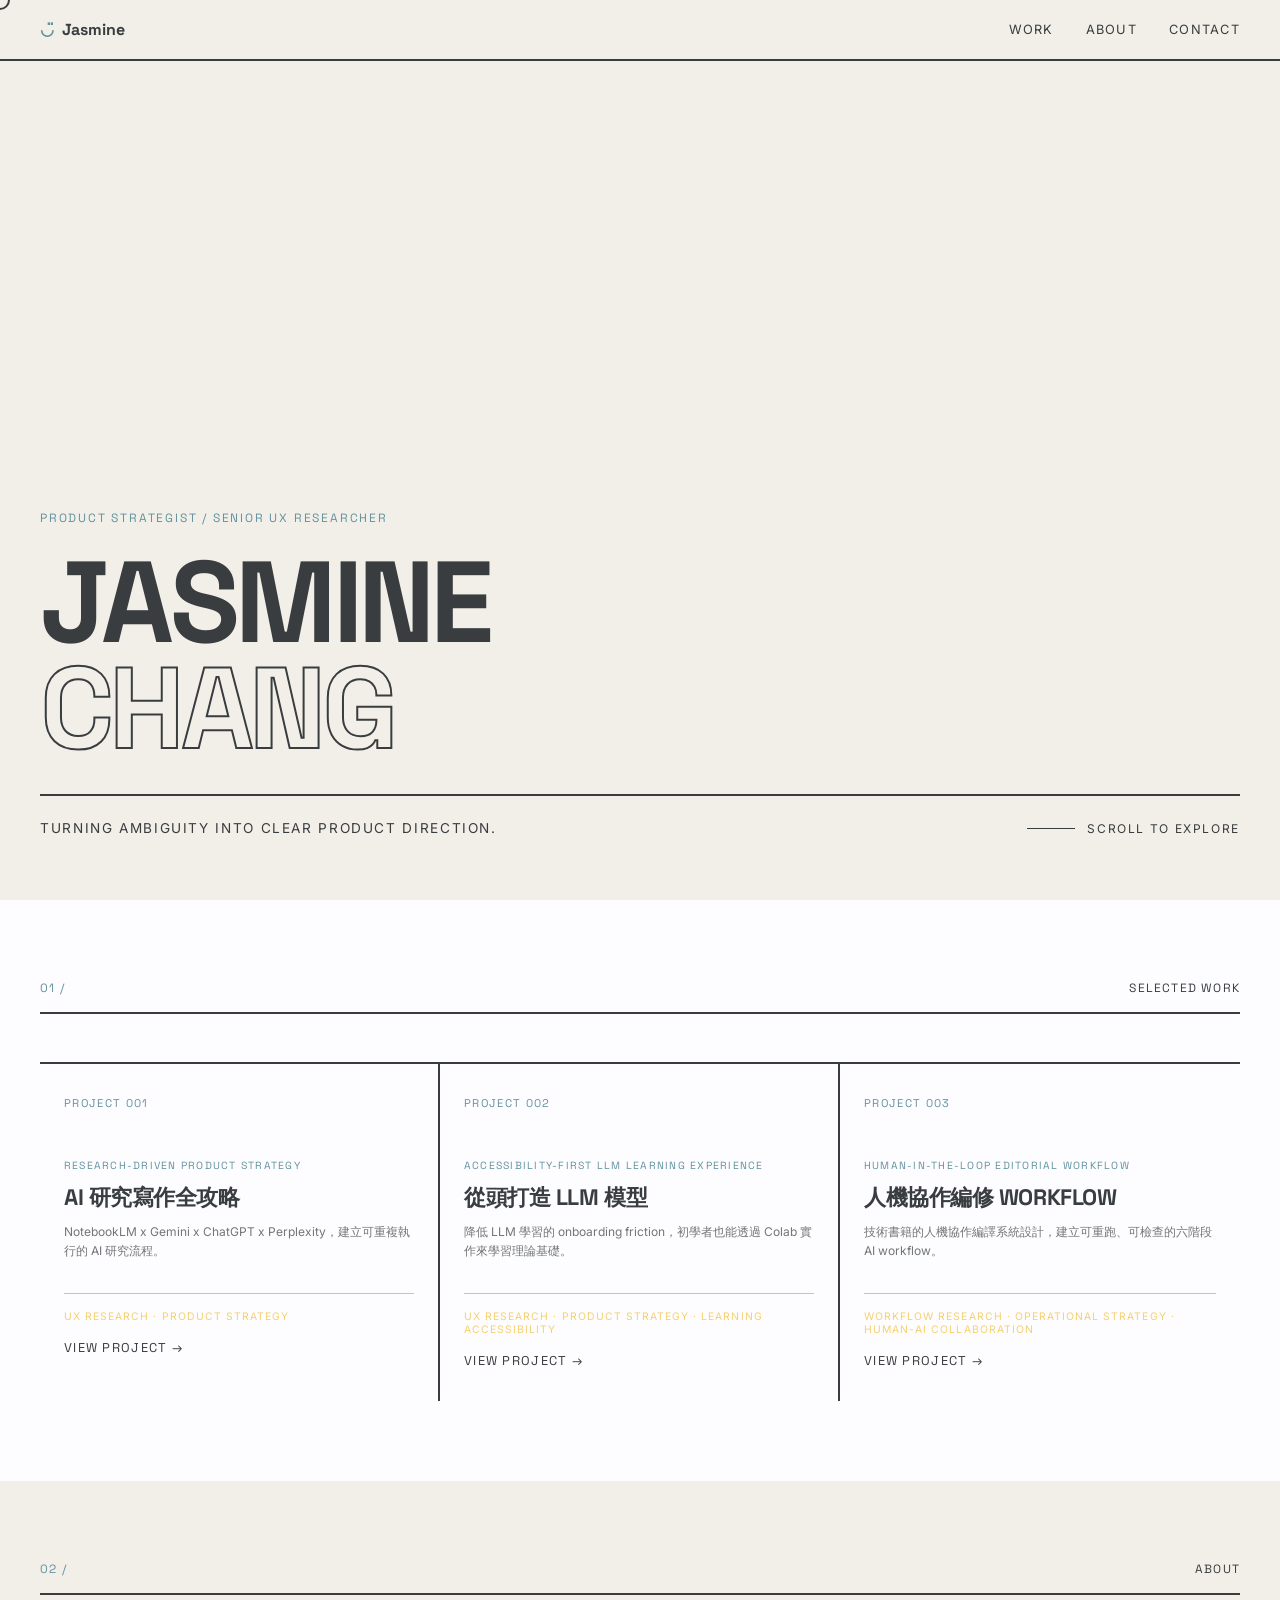
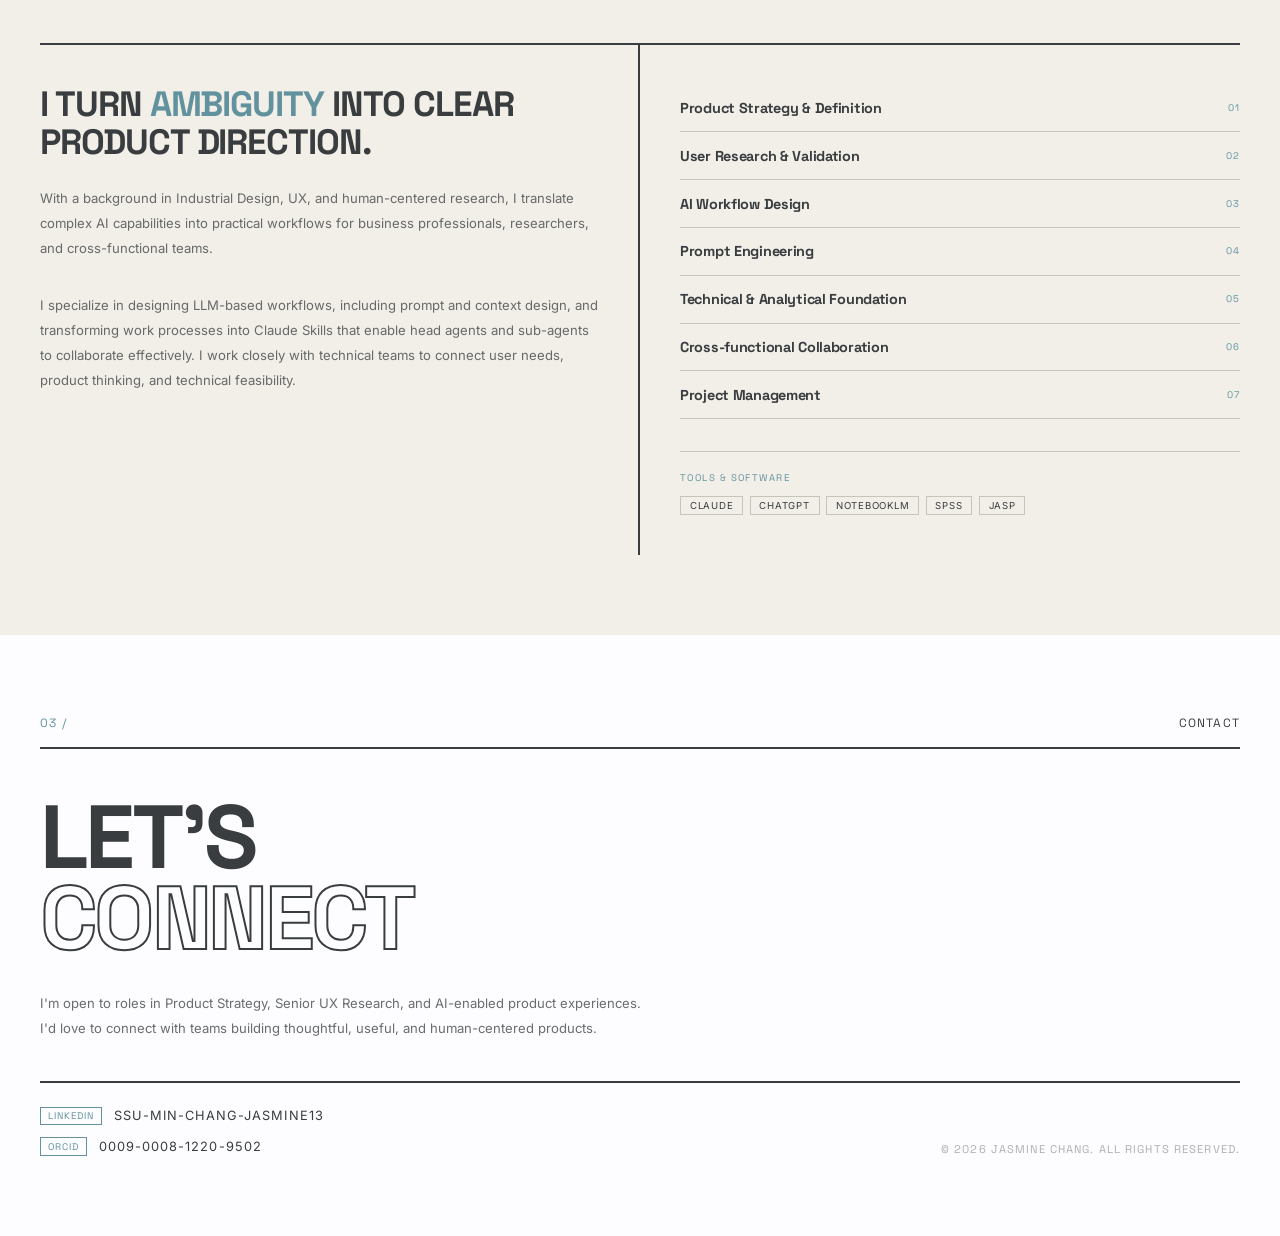
==== commit c8ebdbed: "Add files via upload" ====
--- a/index.html
+++ b/index.html
@@ -4,7 +4,10 @@
 <meta charset="UTF-8"/>
 <meta name="viewport" content="width=device-width, initial-scale=1.0"/>
 <title>Jasmine Chang</title>
-<meta name="description" content="Portfolio of Jasmine Chang, focused on product strategy, UX research, AI workflow design, and human-centered product experiences.">
+<meta name="description" content="Portfolio of Jasmine Chang — Product Strategist and Senior UX Researcher specializing in AI workflow design and human-centered product experiences.">
+<link rel="preconnect" href="https://fonts.googleapis.com">
+<link rel="preconnect" href="https://fonts.gstatic.com" crossorigin>
+<link href="https://fonts.googleapis.com/css2?family=Inter:wght@400;500;700;900&family=Space+Grotesk:wght@400;500;700&display=swap" rel="stylesheet">
 <link rel="stylesheet" href="style.css">
 </head>
 <body>
@@ -33,14 +36,14 @@
   </div>
 </section>
 
-<!-- WORK: project cards. These cards open the modal through onclick="openModal(index)". -->
+<!-- WORK: project cards. Cards use data-modal-index; click/keydown is bound in script.js. -->
 <section id="work">
   <div class="section-header">
     <span class="section-num">01 /</span>
     <span class="section-title-label">Selected Work</span>
   </div>
   <div class="projects-grid">
-    <div class="project-card reveal" onclick="openModal(0)" role="button" tabindex="0" onkeydown="if(event.key==='Enter'||event.key===' '){event.preventDefault();openModal(0)}">
+    <div class="project-card reveal" data-modal-index="0" role="button" tabindex="0">
       <div class="proj-num">Project 001</div>
       <div class="proj-capability">Research-Driven Product Strategy</div>
       <div class="proj-name">AI 研究寫作全攻略</div>
@@ -50,7 +53,7 @@
         <div class="proj-arrow">View Project →</div>
       </div>
     </div>
-    <div class="project-card reveal" onclick="openModal(1)" role="button" tabindex="0" onkeydown="if(event.key==='Enter'||event.key===' '){event.preventDefault();openModal(1)}">
+    <div class="project-card reveal" data-modal-index="1" role="button" tabindex="0">
       <div class="proj-num">Project 002</div>
       <div class="proj-capability">Accessibility-First LLM Learning Experience</div>
       <div class="proj-name">從頭打造 LLM 模型</div>
@@ -60,7 +63,7 @@
         <div class="proj-arrow">View Project →</div>
       </div>
     </div>
-    <div class="project-card reveal" onclick="openModal(2)" role="button" tabindex="0" onkeydown="if(event.key==='Enter'||event.key===' '){event.preventDefault();openModal(2)}">
+    <div class="project-card reveal" data-modal-index="2" role="button" tabindex="0">
       <div class="proj-num">Project 003</div>
       <div class="proj-capability">Human-in-the-loop Editorial Workflow</div>
       <div class="proj-name">人機協作編修 workflow</div>
@@ -95,9 +98,9 @@
         <li><span class="skill-name">Cross-functional Collaboration</span><span class="skill-num">06</span></li>
         <li><span class="skill-name">Project Management</span><span class="skill-num">07</span></li>
       </ul>
-      <div style="margin-top:2rem;padding-top:1.25rem;border-top:1px solid var(--divider);">
-        <div style="font-family:var(--display);font-size:.6rem;text-transform:uppercase;letter-spacing:.15em;color:var(--accent);margin-bottom:.75rem;">Tools &amp; Software</div>
-        <div style="display:flex;flex-wrap:wrap;gap:.4rem;">
+      <div class="tools-block">
+        <div class="tools-label">Tools &amp; Software</div>
+        <div class="tools-chips">
           <span class="m-chip">Claude</span><span class="m-chip">ChatGPT</span><span class="m-chip">NotebookLM</span><span class="m-chip">SPSS</span><span class="m-chip">JASP</span>
         </div>
       </div>
@@ -112,12 +115,12 @@
     <span class="section-title-label">Contact</span>
   </div>
   <div class="contact-big reveal"><div>Let's</div><div class="outline">Connect</div></div>
-  <div class="reveal" style="margin-bottom:2.5rem;">
-    <p style="font-size:.82rem;line-height:1.9;opacity:.75;word-break:keep-all;">I'm open to roles in Product Strategy, Senior UX Research, and AI-enabled product experiences.</p>
-    <p style="font-size:.82rem;line-height:1.9;opacity:.75;word-break:keep-all;">I'd love to connect with teams building thoughtful, useful, and human-centered products.</p>
+  <div class="reveal contact-intro">
+    <p class="contact-intro-text">I'm open to roles in Product Strategy, Senior UX Research, and AI-enabled product experiences.</p>
+    <p class="contact-intro-text">I'd love to connect with teams building thoughtful, useful, and human-centered products.</p>
   </div>
   <div class="contact-row reveal">
-    <div style="display:flex;flex-direction:column;gap:.75rem;">
+    <div class="contact-links-col">
       <a href="https://www.linkedin.com/in/ssu-min-chang-jasmine13" target="_blank" rel="noopener noreferrer" class="contact-link"><span class="contact-badge">LinkedIn</span>ssu-min-chang-jasmine13</a>
       <a href="https://orcid.org/0009-0008-1220-9502" target="_blank" rel="noopener noreferrer" class="contact-link"><span class="contact-badge">ORCID</span>0009-0008-1220-9502</a>
     </div>
@@ -126,7 +129,7 @@
 </section>
 
 <!-- MODAL CONTAINER: starts empty; script.js fills #modal-box with the selected project. -->
-<div class="modal-overlay" id="modal" onclick="handleOverlayClick(event)">
+<div class="modal-overlay" id="modal">
   <div class="modal" id="modal-box"></div>
 </div>
 
--- a/style.css
+++ b/style.css
@@ -46,8 +46,8 @@
   --border:2px solid var(--text);
   --border-light:1px solid var(--divider);
   /* Typography */
-  --display:'SF Pro Display', 'Helvetica Neue', Arial, sans-serif;
-  --body:'SF Pro Text', 'Helvetica Neue', Arial, sans-serif;
+  --display:'Space Grotesk', 'Helvetica Neue', Arial, sans-serif;
+  --body:'Inter', 'Helvetica Neue', Arial, sans-serif;
   /* Typography scale */
   --text-3xs:.55rem;
   --text-2xs:.58rem;
@@ -187,7 +187,7 @@
   font-family:var(--display);
   font-size:clamp(3.5rem,9vw,9rem);
   line-height:.92;
-  font-weight:900;
+  font-weight:700;
   letter-spacing:-.04em;
   text-transform:uppercase;
   margin-bottom:2rem;
@@ -263,7 +263,7 @@
 
 .projects-grid{
   display:grid;
-  grid-template-columns:1fr 1fr 1fr;
+  grid-template-columns:repeat(3, 1fr);
   border-top:var(--border);
 }
 
@@ -650,6 +650,27 @@
   letter-spacing:.08em;
   padding:.2rem .55rem;
   border:1px solid var(--divider);
+}
+
+.collaboration-grid {
+  display: grid;
+  grid-template-columns: repeat(3, 1fr);
+  gap: .6rem;
+  margin-top: .75rem;
+}
+
+.outcome-grid {
+  display: grid;
+  gap: .6rem;
+  margin-top: .5rem;
+}
+
+.outcome-grid-2 {
+  grid-template-columns: repeat(2, 1fr);
+}
+
+.outcome-grid-3 {
+  grid-template-columns: repeat(3, 1fr);
 }
 
 .m-bullet-list{
@@ -949,6 +970,421 @@
   transform:none;
 }
 
+/* Tools block inside About section (replaces inline styles). */
+
+.tools-block {
+  margin-top: 2rem;
+  padding-top: 1.25rem;
+  border-top: 1px solid var(--divider);
+}
+
+.tools-label {
+  font-family: var(--display);
+  font-size: var(--text-xs);
+  text-transform: uppercase;
+  letter-spacing: .15em;
+  color: var(--accent);
+  margin-bottom: .75rem;
+}
+
+.tools-chips {
+  display: flex;
+  flex-wrap: wrap;
+  gap: .4rem;
+}
+
+/* Contact intro text block (replaces inline styles). */
+
+.contact-intro {
+  margin-bottom: 2.5rem;
+}
+
+.contact-intro-text {
+  font-size: .82rem;
+  line-height: 1.9;
+  opacity: .75;
+  word-break: keep-all;
+}
+
+/* Contact links column (replaces inline styles). */
+
+.contact-links-col {
+  display: flex;
+  flex-direction: column;
+  gap: .75rem;
+}
+
+/*
+  ─── Modal component classes ───────────────────────────────────────────────────
+  These replace the inline styles that used to be generated inside script.js.
+  Editing rule: change visual appearance here; keep script.js for content only.
+*/
+
+/* Positioning / strategy translation block */
+
+.positioning-text{
+  font-family:var(--display);
+  font-size:var(--text-lg);
+  font-weight:700;
+  line-height:1.5;
+  color:var(--primary);
+  border-left:3px solid var(--primary);
+  padding:.75rem 1rem;
+  background:var(--surface-warm);
+  margin:.75rem 0;
+}
+
+/* Divider between "Strategy Translation" and "Design & Execution" */
+
+.section-divider{
+  display:flex;
+  align-items:center;
+  gap:.75rem;
+  margin:1rem 0;
+}
+
+.section-divider-line{
+  flex:1;
+  height:1px;
+  background:var(--divider);
+}
+
+.section-divider-label{
+  font-family:var(--display);
+  font-size:var(--text-xs);
+  text-transform:uppercase;
+  letter-spacing:.12em;
+  color:var(--primary-soft);
+  white-space:nowrap;
+}
+
+/* Design principles grid */
+
+.principles-grid{
+  display:grid;
+  grid-template-columns:repeat(2, 1fr);
+  gap:.6rem;
+  margin-top:.75rem;
+}
+
+.principle-card{
+  border:1px solid var(--divider);
+  padding:.85rem 1rem;
+  background:var(--surface-warm);
+}
+
+.principle-name{
+  font-family:var(--display);
+  font-size:var(--text-body-sm);
+  font-weight:700;
+  margin-bottom:.2rem;
+}
+
+.principle-sub{
+  font-size:var(--text-xs);
+  color:var(--primary-soft);
+  margin-bottom:.4rem;
+}
+
+.principle-footer{
+  font-size:var(--text-body-sm);
+  line-height:1.7;
+  opacity:.65;
+  border-top:1px solid var(--divider);
+  padding-top:.75rem;
+  margin-top:.75rem;
+}
+
+/* Collaboration model cards */
+
+.col-card{
+  padding:.85rem 1rem;
+  display:flex;
+  flex-direction:column;
+  gap:.35rem;
+}
+
+.col-card--neutral{
+  border:1px solid var(--divider);
+  background:var(--surface-warm);
+}
+
+.col-card--primary{
+  border:1px solid var(--primary);
+  background:var(--primary);
+  color:var(--surface);
+}
+
+.col-card--highlight{
+  border:1px solid var(--divider);
+  background:var(--highlight);
+}
+
+.col-card-icon{
+  font-family:var(--display);
+  font-size:var(--text-2xl);
+  font-weight:900;
+  line-height:1;
+  margin-bottom:.2rem;
+}
+
+.col-card--primary .col-card-icon{
+  color:var(--highlight);
+}
+
+.col-card-name{
+  font-family:var(--display);
+  font-size:var(--text-body-sm);
+  font-weight:700;
+}
+
+.col-card-sub{
+  font-size:var(--text-xs);
+  opacity:.65;
+  margin-bottom:.2rem;
+}
+
+/* Keeps spacing even when col-card-sub is absent */
+.col-card-sub-spacer{
+  height:1.1em;
+}
+
+.col-card-item{
+  font-size:var(--text-xs);
+  line-height:1.6;
+  opacity:.85;
+}
+
+.collaboration-notes{
+  margin-top:.75rem;
+  display:flex;
+  flex-direction:column;
+  gap:.4rem;
+}
+
+.collaboration-note{
+  font-size:var(--text-body-sm);
+  line-height:1.7;
+  opacity:.65;
+  padding-left:.85rem;
+  border-left:2px solid var(--divider);
+}
+
+/* Shared infrastructure cards */
+
+.infra-card{
+  border:1px solid var(--divider);
+  padding:.85rem 1rem;
+  background:var(--surface-warm);
+}
+
+.infra-card-name{
+  font-family:var(--display);
+  font-size:var(--text-body-sm);
+  font-weight:700;
+  margin-bottom:.4rem;
+}
+
+/* Six-phase workflow list */
+
+.phases-list{
+  display:flex;
+  flex-direction:column;
+  margin-top:.75rem;
+}
+
+.phase-item{
+  display:flex;
+  gap:.75rem;
+}
+
+.phase-connector{
+  display:flex;
+  flex-direction:column;
+  align-items:center;
+  flex-shrink:0;
+}
+
+.phase-dot{
+  width:1.6rem;
+  height:1.6rem;
+  border-radius:50%;
+  background:var(--primary);
+  color:var(--surface);
+  font-family:var(--display);
+  font-size:var(--text-xs);
+  font-weight:700;
+  display:flex;
+  align-items:center;
+  justify-content:center;
+  flex-shrink:0;
+}
+
+.phase-line{
+  width:2px;
+  flex:1;
+  background:var(--divider);
+  min-height:.75rem;
+}
+
+.phase-content{
+  padding-bottom:1rem;
+  flex:1;
+  padding-top:.15rem;
+}
+
+.phase-content--last{
+  padding-bottom:0;
+}
+
+.phase-header{
+  display:flex;
+  align-items:baseline;
+  flex-wrap:wrap;
+  gap:.5rem;
+  margin-bottom:.3rem;
+}
+
+.phase-title{
+  font-family:var(--display);
+  font-size:var(--text-body-sm);
+  font-weight:700;
+}
+
+.phase-tool{
+  font-size:var(--text-xs);
+  color:var(--primary-soft);
+  opacity:.8;
+}
+
+.phase-desc{
+  font-size:var(--text-body-sm);
+  line-height:1.7;
+  opacity:.65;
+}
+
+/* Strategy execution cards */
+
+.execution-grid{
+  display:flex;
+  flex-direction:column;
+  gap:.6rem;
+  margin-top:.75rem;
+}
+
+.execution-card{
+  border:1px solid var(--divider);
+  padding:.85rem 1rem;
+  background:var(--surface-warm);
+}
+
+.execution-card-name{
+  font-family:var(--display);
+  font-size:var(--text-body-sm);
+  font-weight:700;
+  margin-bottom:.3rem;
+}
+
+.execution-card-body{
+  font-size:var(--text-body-sm);
+  line-height:1.7;
+  opacity:.7;
+  margin-bottom:.4rem;
+}
+
+/* Outcome groups */
+
+.outcome-group{
+  border:1px solid var(--divider);
+  padding:.85rem 1rem;
+  background:var(--surface-warm);
+}
+
+.outcome-group--hi{
+  border-color:var(--primary);
+  background:var(--primary);
+  color:var(--surface);
+}
+
+.outcome-group-label{
+  font-family:var(--display);
+  font-size:var(--text-xs);
+  font-weight:700;
+  text-transform:uppercase;
+  letter-spacing:.1em;
+  color:var(--primary-soft);
+  margin-bottom:.5rem;
+}
+
+.outcome-group-label--hi{
+  color:var(--highlight);
+}
+
+.outcome-item{
+  font-size:var(--text-body-sm);
+  line-height:1.7;
+  opacity:.8;
+}
+
+.outcome-item--hi{
+  opacity:1;
+}
+
+.outcome-chip{
+  font-size:var(--text-xs);
+  padding:.2rem .55rem;
+  border:1px solid var(--divider);
+  opacity:.8;
+}
+
+.outcome-chip--hi{
+  border-color:rgba(255,255,255,.35);
+  opacity:1;
+}
+
+/* Role / tag groups */
+
+.role-block{
+  margin-top:1rem;
+}
+
+.role-block-label{
+  font-family:var(--display);
+  font-size:var(--text-xs);
+  text-transform:uppercase;
+  letter-spacing:.12em;
+  color:var(--primary-soft);
+  margin-bottom:.5rem;
+}
+
+.role-block-groups{
+  display:flex;
+  flex-direction:column;
+  gap:.5rem;
+}
+
+.tag-group{
+  display:flex;
+  align-items:baseline;
+  flex-wrap:wrap;
+  gap:.4rem;
+}
+
+.tag-group-label{
+  font-size:var(--text-xs);
+  opacity:.5;
+  letter-spacing:.06em;
+  text-transform:uppercase;
+  margin-right:.3rem;
+  white-space:nowrap;
+}
+
+.tag-group-items{
+  display:flex;
+  flex-wrap:wrap;
+  gap:.35rem;
+}
+
 /* Mobile overrides: these styles apply at 768px wide and below. */
 
 @media (max-width:768px){
@@ -1081,6 +1517,13 @@
     padding:0 1rem 1.5rem;
   }
 
+  .collaboration-grid,
+  .outcome-grid-2,
+  .outcome-grid-3 {
+    grid-template-columns: 1fr;
+    gap: .9rem;
+  }
+  
   /* Mobile Product section: stack cover and details so the modal stays readable. */
   .product-panel{
     grid-template-columns:1fr;
@@ -1119,10 +1562,6 @@
 
   .product-links{
     justify-content:center;
-  }
-
-  .modal [style*="grid-template-columns:1fr 1fr"],.modal [style*="grid-template-columns:1fr 1fr 1fr"],.modal [style*="grid-template-columns: 1fr 1fr"],.modal [style*="grid-template-columns: 1fr 1fr 1fr"]{
-    grid-template-columns:1fr;
   }
 
   #hero{
@@ -1193,4 +1632,21 @@
   .project-card:hover .proj-tags{
     color:var(--highlight);
   }
-}
+
+  /* Collapse all multi-column modal grids to single column on mobile */
+
+  .principles-grid,
+  .collaboration-grid,
+  .outcome-grid-2,
+  .outcome-grid-3{
+    grid-template-columns:1fr;
+  }
+
+  /* Tighten phase connector spacing */
+
+  .phase-dot{
+    width:1.35rem;
+    height:1.35rem;
+    font-size:.6rem;
+  }
+}
